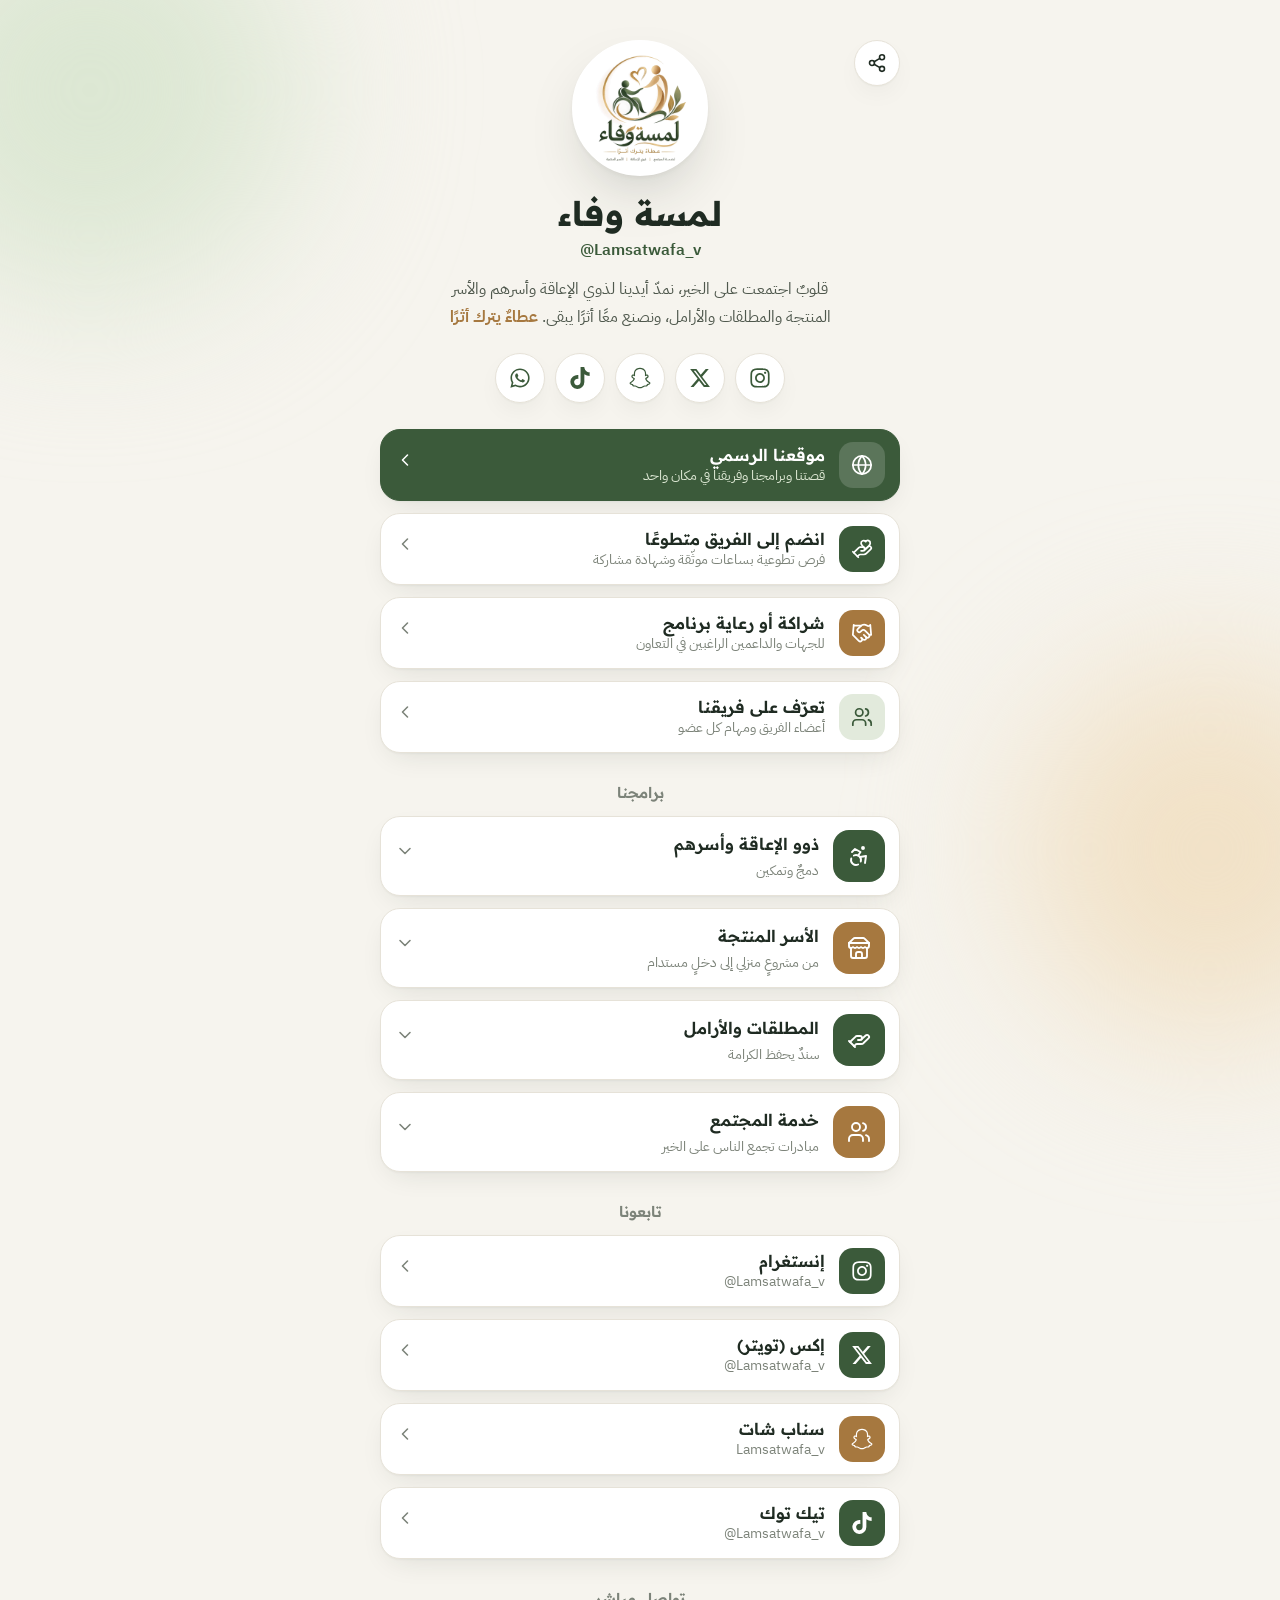
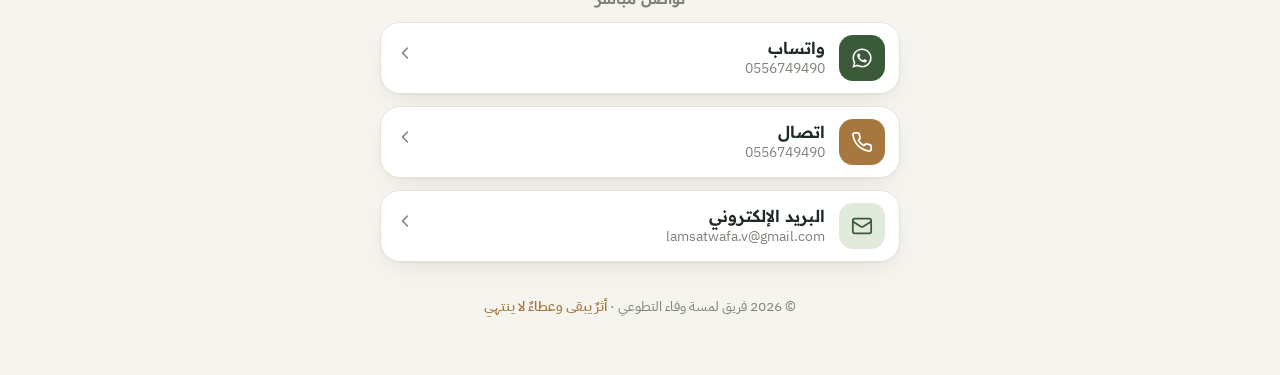
==== links.html @ 77977b41 "Add files via upload" ====
<!doctype html>
<html lang="ar" dir="rtl">
<head>
<meta charset="utf-8">
<meta name="viewport" content="width=device-width, initial-scale=1, viewport-fit=cover">
<title>لمسة وفاء | روابطنا</title>
<meta name="description" content="كل روابط فريق لمسة وفاء التطوعي في مكان واحد: الموقع، التطوع، البرامج وحسابات التواصل.">
<meta name="theme-color" content="#F6F4EE">
<meta property="og:type" content="website">
<meta property="og:title" content="لمسة وفاء | روابطنا">
<meta property="og:description" content="كل روابط فريق لمسة وفاء التطوعي في مكان واحد: الموقع، التطوع، البرامج وحسابات التواصل.">
<meta property="og:image" content="assets/og-image.jpg">
<meta property="og:locale" content="ar_SA">
<meta name="twitter:card" content="summary_large_image">
<link rel="icon" type="image/png" href="assets/favicon.png">
<link rel="apple-touch-icon" href="assets/apple-touch-icon.png">
<link rel="preconnect" href="https://fonts.googleapis.com">
<link rel="preconnect" href="https://fonts.gstatic.com" crossorigin>
<link href="https://fonts.googleapis.com/css2?family=IBM+Plex+Sans+Arabic:wght@400;500;600;700&family=Readex+Pro:wght@500;600;700&display=swap" rel="stylesheet">
<link rel="stylesheet" href="assets/style.css">
</head>
<body>
<main class="lp">
  <div class="lp-wrap">
    <div class="lp-top">
      <button class="lp-share" type="button" aria-label="مشاركة الصفحة"><svg stroke="currentColor" fill="none" stroke-width="1.9" viewBox="0 0 24 24" stroke-linecap="round" stroke-linejoin="round" aria-hidden="true" focusable="false" xmlns="http://www.w3.org/2000/svg"><circle cx="18" cy="5" r="3"></circle><circle cx="6" cy="12" r="3"></circle><circle cx="18" cy="19" r="3"></circle><line x1="8.59" x2="15.42" y1="13.51" y2="17.49"></line><line x1="15.41" x2="8.59" y1="6.51" y2="10.49"></line></svg></button>
      <div class="lp-logo"><img src="assets/logo.webp" alt="شعار لمسة وفاء" width="118" height="118"></div>
      <h1>لمسة وفاء</h1>
      <div class="handle"><bdi dir="ltr">@Lamsatwafa_v</bdi></div>
      <p class="bio">قلوبٌ اجتمعت على الخير، نمدّ أيدينا لذوي الإعاقة وأسرهم والأسر المنتجة والمطلقات والأرامل، ونصنع معًا أثرًا يبقى. <b style="color:var(--gold)">عطاءٌ يترك أثرًا</b></p>
    </div>
    <nav class="lp-icons" aria-label="حسابات التواصل">
      <a href="https://www.instagram.com/Lamsatwafa_v" target="_blank" rel="noopener" aria-label="إنستغرام"><svg stroke="currentColor" fill="currentColor" stroke-width="0" viewBox="0 0 448 512" aria-hidden="true" focusable="false" xmlns="http://www.w3.org/2000/svg"><path d="M224.1 141c-63.6 0-114.9 51.3-114.9 114.9s51.3 114.9 114.9 114.9S339 319.5 339 255.9 287.7 141 224.1 141zm0 189.6c-41.1 0-74.7-33.5-74.7-74.7s33.5-74.7 74.7-74.7 74.7 33.5 74.7 74.7-33.6 74.7-74.7 74.7zm146.4-194.3c0 14.9-12 26.8-26.8 26.8-14.9 0-26.8-12-26.8-26.8s12-26.8 26.8-26.8 26.8 12 26.8 26.8zm76.1 27.2c-1.7-35.9-9.9-67.7-36.2-93.9-26.2-26.2-58-34.4-93.9-36.2-37-2.1-147.9-2.1-184.9 0-35.8 1.7-67.6 9.9-93.9 36.1s-34.4 58-36.2 93.9c-2.1 37-2.1 147.9 0 184.9 1.7 35.9 9.9 67.7 36.2 93.9s58 34.4 93.9 36.2c37 2.1 147.9 2.1 184.9 0 35.9-1.7 67.7-9.9 93.9-36.2 26.2-26.2 34.4-58 36.2-93.9 2.1-37 2.1-147.8 0-184.8zM398.8 388c-7.8 19.6-22.9 34.7-42.6 42.6-29.5 11.7-99.5 9-132.1 9s-102.7 2.6-132.1-9c-19.6-7.8-34.7-22.9-42.6-42.6-11.7-29.5-9-99.5-9-132.1s-2.6-102.7 9-132.1c7.8-19.6 22.9-34.7 42.6-42.6 29.5-11.7 99.5-9 132.1-9s102.7-2.6 132.1 9c19.6 7.8 34.7 22.9 42.6 42.6 11.7 29.5 9 99.5 9 132.1s2.7 102.7-9 132.1z"></path></svg></a><a href="https://x.com/Lamsatwafa_v" target="_blank" rel="noopener" aria-label="إكس (تويتر)"><svg stroke="currentColor" fill="currentColor" stroke-width="0" viewBox="0 0 512 512" aria-hidden="true" focusable="false" xmlns="http://www.w3.org/2000/svg"><path d="M389.2 48h70.6L305.6 224.2 487 464H345L233.7 318.6 106.5 464H35.8L200.7 275.5 26.8 48H172.4L272.9 180.9 389.2 48zM364.4 421.8h39.1L151.1 88h-42L364.4 421.8z"></path></svg></a><a href="https://www.snapchat.com/add/Lamsatwafa_v" target="_blank" rel="noopener" aria-label="سناب شات"><svg stroke="currentColor" fill="currentColor" stroke-width="0" viewBox="0 0 512 512" aria-hidden="true" focusable="false" xmlns="http://www.w3.org/2000/svg"><path d="M496.926,366.6c-3.373-9.176-9.8-14.086-17.112-18.153-1.376-.806-2.641-1.451-3.72-1.947-2.182-1.128-4.414-2.22-6.634-3.373-22.8-12.09-40.609-27.341-52.959-45.42a102.889,102.889,0,0,1-9.089-16.12c-1.054-3.013-1-4.724-.248-6.287a10.221,10.221,0,0,1,2.914-3.038c3.918-2.591,7.96-5.22,10.7-6.993,4.885-3.162,8.754-5.667,11.246-7.44,9.362-6.547,15.909-13.5,20-21.278a42.371,42.371,0,0,0,2.1-35.191c-6.2-16.318-21.613-26.449-40.287-26.449a55.543,55.543,0,0,0-11.718,1.24c-1.029.224-2.059.459-3.063.72.174-11.16-.074-22.94-1.066-34.534-3.522-40.758-17.794-62.123-32.674-79.16A130.167,130.167,0,0,0,332.1,36.443C309.515,23.547,283.91,17,256,17S202.6,23.547,180,36.443a129.735,129.735,0,0,0-33.281,26.783c-14.88,17.038-29.152,38.44-32.673,79.161-.992,11.594-1.24,23.435-1.079,34.533-1-.26-2.021-.5-3.051-.719a55.461,55.461,0,0,0-11.717-1.24c-18.687,0-34.125,10.131-40.3,26.449a42.423,42.423,0,0,0,2.046,35.228c4.105,7.774,10.652,14.731,20.014,21.278,2.48,1.736,6.361,4.24,11.246,7.44,2.641,1.711,6.5,4.216,10.28,6.72a11.054,11.054,0,0,1,3.3,3.311c.794,1.624.818,3.373-.36,6.6a102.02,102.02,0,0,1-8.94,15.785c-12.077,17.669-29.363,32.648-51.434,44.639C32.355,348.608,20.2,352.75,15.069,366.7c-3.868,10.528-1.339,22.506,8.494,32.6a49.137,49.137,0,0,0,12.4,9.387,134.337,134.337,0,0,0,30.342,12.139,20.024,20.024,0,0,1,6.126,2.741c3.583,3.137,3.075,7.861,7.849,14.78a34.468,34.468,0,0,0,8.977,9.127c10.019,6.919,21.278,7.353,33.207,7.811,10.776.41,22.989.881,36.939,5.481,5.778,1.91,11.78,5.605,18.736,9.92C194.842,480.951,217.707,495,255.973,495s61.292-14.123,78.118-24.428c6.907-4.24,12.872-7.9,18.489-9.758,13.949-4.613,26.163-5.072,36.939-5.481,11.928-.459,23.187-.893,33.206-7.812a34.584,34.584,0,0,0,10.218-11.16c3.434-5.84,3.348-9.919,6.572-12.771a18.971,18.971,0,0,1,5.753-2.629A134.893,134.893,0,0,0,476.02,408.71a48.344,48.344,0,0,0,13.019-10.193l.124-.149C498.389,388.5,500.708,376.867,496.926,366.6Zm-34.013,18.277c-20.745,11.458-34.533,10.23-45.259,17.137-9.114,5.865-3.72,18.513-10.342,23.076-8.134,5.617-32.177-.4-63.239,9.858-25.618,8.469-41.961,32.822-88.038,32.822s-62.036-24.3-88.076-32.884c-31-10.255-55.092-4.241-63.239-9.858-6.609-4.563-1.24-17.211-10.341-23.076-10.739-6.907-24.527-5.679-45.26-17.075-13.206-7.291-5.716-11.8-1.314-13.937,75.143-36.381,87.133-92.552,87.666-96.719.645-5.046,1.364-9.014-4.191-14.148-5.369-4.96-29.189-19.7-35.8-24.316-10.937-7.638-15.748-15.264-12.2-24.638,2.48-6.485,8.531-8.928,14.879-8.928a27.643,27.643,0,0,1,5.965.67c12,2.6,23.659,8.617,30.392,10.242a10.749,10.749,0,0,0,2.48.335c3.6,0,4.86-1.811,4.612-5.927-.768-13.132-2.628-38.725-.558-62.644,2.84-32.909,13.442-49.215,26.04-63.636,6.051-6.932,34.484-36.976,88.857-36.976s82.88,29.92,88.931,36.827c12.611,14.421,23.225,30.727,26.04,63.636,2.071,23.919.285,49.525-.558,62.644-.285,4.327,1.017,5.927,4.613,5.927a10.648,10.648,0,0,0,2.48-.335c6.745-1.624,18.4-7.638,30.4-10.242a27.641,27.641,0,0,1,5.964-.67c6.386,0,12.4,2.48,14.88,8.928,3.546,9.374-1.24,17-12.189,24.639-6.609,4.612-30.429,19.343-35.8,24.315-5.568,5.134-4.836,9.1-4.191,14.149.533,4.228,12.511,60.4,87.666,96.718C468.629,373.011,476.119,377.524,462.913,384.877Z"></path></svg></a><a href="https://www.tiktok.com/@Lamsatwafa_v" target="_blank" rel="noopener" aria-label="تيك توك"><svg stroke="currentColor" fill="currentColor" stroke-width="0" viewBox="0 0 448 512" aria-hidden="true" focusable="false" xmlns="http://www.w3.org/2000/svg"><path d="M448,209.91a210.06,210.06,0,0,1-122.77-39.25V349.38A162.55,162.55,0,1,1,185,188.31V278.2a74.62,74.62,0,1,0,52.23,71.18V0l88,0a121.18,121.18,0,0,0,1.86,22.17h0A122.18,122.18,0,0,0,381,102.39a121.43,121.43,0,0,0,67,20.14Z"></path></svg></a><a href="https://wa.me/966556749490" target="_blank" rel="noopener" aria-label="واتساب"><svg stroke="currentColor" fill="currentColor" stroke-width="0" viewBox="0 0 448 512" aria-hidden="true" focusable="false" xmlns="http://www.w3.org/2000/svg"><path d="M380.9 97.1C339 55.1 283.2 32 223.9 32c-122.4 0-222 99.6-222 222 0 39.1 10.2 77.3 29.6 111L0 480l117.7-30.9c32.4 17.7 68.9 27 106.1 27h.1c122.3 0 224.1-99.6 224.1-222 0-59.3-25.2-115-67.1-157zm-157 341.6c-33.2 0-65.7-8.9-94-25.7l-6.7-4-69.8 18.3L72 359.2l-4.4-7c-18.5-29.4-28.2-63.3-28.2-98.2 0-101.7 82.8-184.5 184.6-184.5 49.3 0 95.6 19.2 130.4 54.1 34.8 34.9 56.2 81.2 56.1 130.5 0 101.8-84.9 184.6-186.6 184.6zm101.2-138.2c-5.5-2.8-32.8-16.2-37.9-18-5.1-1.9-8.8-2.8-12.5 2.8-3.7 5.6-14.3 18-17.6 21.8-3.2 3.7-6.5 4.2-12 1.4-32.6-16.3-54-29.1-75.5-66-5.7-9.8 5.7-9.1 16.3-30.3 1.8-3.7.9-6.9-.5-9.7-1.4-2.8-12.5-30.1-17.1-41.2-4.5-10.8-9.1-9.3-12.5-9.5-3.2-.2-6.9-.2-10.6-.2-3.7 0-9.7 1.4-14.8 6.9-5.1 5.6-19.4 19-19.4 46.3 0 27.3 19.9 53.7 22.6 57.4 2.8 3.7 39.1 59.7 94.8 83.8 35.2 15.2 49 16.5 66.6 13.9 10.7-1.6 32.8-13.4 37.4-26.4 4.6-13 4.6-24.1 3.2-26.4-1.3-2.5-5-3.9-10.5-6.6z"></path></svg></a>
    </nav>

    <div class="lp-list">
      <a class="lp-link main" href="index.html" ><span class="icon "><svg stroke="currentColor" fill="none" stroke-width="1.9" viewBox="0 0 24 24" stroke-linecap="round" stroke-linejoin="round" aria-hidden="true" focusable="false" xmlns="http://www.w3.org/2000/svg"><circle cx="12" cy="12" r="10"></circle><path d="M12 2a14.5 14.5 0 0 0 0 20 14.5 14.5 0 0 0 0-20"></path><path d="M2 12h20"></path></svg></span><span><b>موقعنا الرسمي</b><small><bdi>قصتنا وبرامجنا وفريقنا في مكان واحد</bdi></small></span><span class="go"><svg stroke="currentColor" fill="none" stroke-width="1.9" viewBox="0 0 24 24" stroke-linecap="round" stroke-linejoin="round" aria-hidden="true" focusable="false" xmlns="http://www.w3.org/2000/svg"><path d="m15 18-6-6 6-6"></path></svg></span></a>
      <a class="lp-link " href="https://wa.me/966556749490?text=%D8%A7%D9%84%D8%B3%D9%84%D8%A7%D9%85%20%D8%B9%D9%84%D9%8A%D9%83%D9%85%D8%8C%20%D8%A3%D8%B1%D8%BA%D8%A8%20%D9%81%D9%8A%20%D8%A7%D9%84%D8%AA%D8%B7%D9%88%D8%B9%20%D9%85%D8%B9%20%D9%81%D8%B1%D9%8A%D9%82%20%D9%84%D9%85%D8%B3%D8%A9%20%D9%88%D9%81%D8%A7%D8%A1" target="_blank" rel="noopener"><span class="icon "><svg stroke="currentColor" fill="none" stroke-width="1.9" viewBox="0 0 24 24" stroke-linecap="round" stroke-linejoin="round" aria-hidden="true" focusable="false" xmlns="http://www.w3.org/2000/svg"><path d="M11 14h2a2 2 0 1 0 0-4h-3c-.6 0-1.1.2-1.4.6L3 16"></path><path d="m7 20 1.6-1.4c.3-.4.8-.6 1.4-.6h4c1.1 0 2.1-.4 2.8-1.2l4.6-4.4a2 2 0 0 0-2.75-2.91l-4.2 3.9"></path><path d="m2 15 6 6"></path><path d="M19.5 8.5c.7-.7 1.5-1.6 1.5-2.7A2.73 2.73 0 0 0 16 4a2.78 2.78 0 0 0-5 1.8c0 1.2.8 2 1.5 2.8L16 12Z"></path></svg></span><span><b>انضم إلى الفريق متطوعًا</b><small><bdi>فرص تطوعية بساعات موثّقة وشهادة مشاركة</bdi></small></span><span class="go"><svg stroke="currentColor" fill="none" stroke-width="1.9" viewBox="0 0 24 24" stroke-linecap="round" stroke-linejoin="round" aria-hidden="true" focusable="false" xmlns="http://www.w3.org/2000/svg"><path d="m15 18-6-6 6-6"></path></svg></span></a>
      <a class="lp-link " href="https://wa.me/966556749490?text=%D8%A7%D9%84%D8%B3%D9%84%D8%A7%D9%85%20%D8%B9%D9%84%D9%8A%D9%83%D9%85%D8%8C%20%D9%86%D8%B1%D8%BA%D8%A8%20%D9%81%D9%8A%20%D8%A7%D9%84%D8%B4%D8%B1%D8%A7%D9%83%D8%A9%20%D8%A3%D9%88%20%D8%B1%D8%B9%D8%A7%D9%8A%D8%A9%20%D8%A3%D8%AD%D8%AF%20%D8%A8%D8%B1%D8%A7%D9%85%D8%AC%20%D9%81%D8%B1%D9%8A%D9%82%20%D9%84%D9%85%D8%B3%D8%A9%20%D9%88%D9%81%D8%A7%D8%A1" target="_blank" rel="noopener"><span class="icon gold"><svg stroke="currentColor" fill="none" stroke-width="1.9" viewBox="0 0 24 24" stroke-linecap="round" stroke-linejoin="round" aria-hidden="true" focusable="false" xmlns="http://www.w3.org/2000/svg"><path d="m11 17 2 2a1 1 0 1 0 3-3"></path><path d="m14 14 2.5 2.5a1 1 0 1 0 3-3l-3.88-3.88a3 3 0 0 0-4.24 0l-.88.88a1 1 0 1 1-3-3l2.81-2.81a5.79 5.79 0 0 1 7.06-.87l.47.28a2 2 0 0 0 1.42.25L21 4"></path><path d="m21 3 1 11h-2"></path><path d="M3 3 2 14l6.5 6.5a1 1 0 1 0 3-3"></path><path d="M3 4h8"></path></svg></span><span><b>شراكة أو رعاية برنامج</b><small><bdi>للجهات والداعمين الراغبين في التعاون</bdi></small></span><span class="go"><svg stroke="currentColor" fill="none" stroke-width="1.9" viewBox="0 0 24 24" stroke-linecap="round" stroke-linejoin="round" aria-hidden="true" focusable="false" xmlns="http://www.w3.org/2000/svg"><path d="m15 18-6-6 6-6"></path></svg></span></a>
      <a class="lp-link " href="index.html#team" ><span class="icon soft"><svg stroke="currentColor" fill="none" stroke-width="1.9" viewBox="0 0 24 24" stroke-linecap="round" stroke-linejoin="round" aria-hidden="true" focusable="false" xmlns="http://www.w3.org/2000/svg"><path d="M16 21v-2a4 4 0 0 0-4-4H6a4 4 0 0 0-4 4v2"></path><circle cx="9" cy="7" r="4"></circle><path d="M22 21v-2a4 4 0 0 0-3-3.87"></path><path d="M16 3.13a4 4 0 0 1 0 7.75"></path></svg></span><span><b>تعرّف على فريقنا</b><small><bdi>أعضاء الفريق ومهام كل عضو</bdi></small></span><span class="go"><svg stroke="currentColor" fill="none" stroke-width="1.9" viewBox="0 0 24 24" stroke-linecap="round" stroke-linejoin="round" aria-hidden="true" focusable="false" xmlns="http://www.w3.org/2000/svg"><path d="m15 18-6-6 6-6"></path></svg></span></a>
    </div>

    <div class="lp-sec">برامجنا</div>
    <div class="lp-list">
      <details class="lp-acc"><summary><span class="icon"><svg stroke="currentColor" fill="none" stroke-width="1.9" viewBox="0 0 24 24" stroke-linecap="round" stroke-linejoin="round" aria-hidden="true" focusable="false" xmlns="http://www.w3.org/2000/svg"><circle cx="16" cy="4" r="1"></circle><path d="m18 19 1-7-6 1"></path><path d="m5 8 3-3 5.5 3-2.36 3.5"></path><path d="M4.24 14.5a5 5 0 0 0 6.88 6"></path><path d="M13.76 17.5a5 5 0 0 0-6.88-6"></path></svg></span><span><b style="display:block;font-family:var(--font-head);font-weight:600;font-size:16.5px">ذوو الإعاقة وأسرهم</b><small style="display:block;color:var(--muted);font-size:13.5px">دمجٌ وتمكين</small></span><span class="chev"><svg stroke="currentColor" fill="none" stroke-width="1.9" viewBox="0 0 24 24" stroke-linecap="round" stroke-linejoin="round" aria-hidden="true" focusable="false" xmlns="http://www.w3.org/2000/svg"><path d="m6 9 6 6 6-6"></path></svg></span></summary><div class="acc-body"><p>نؤمن بأن الإعاقة لا تحدّ من الطموح ولا من الفرح. لذلك نصنع لذوي الإعاقة وأسرهم أيامًا مختلفة: فعاليات دامجة، ومساحات للإبداع، ولحظات تُشعرهم بأنهم في قلب المجتمع لا على هامشه.</p><ul><li><svg stroke="currentColor" fill="none" stroke-width="1.9" viewBox="0 0 24 24" stroke-linecap="round" stroke-linejoin="round" aria-hidden="true" focusable="false" xmlns="http://www.w3.org/2000/svg"><circle cx="12" cy="12" r="10"></circle><path d="m9 12 2 2 4-4"></path></svg><span><b>فعاليات ترفيهية دامجة:</b> أنشطة مهيّأة لاحتياجاتهم تجمعهم بأسرهم والمجتمع.</span></li><li><svg stroke="currentColor" fill="none" stroke-width="1.9" viewBox="0 0 24 24" stroke-linecap="round" stroke-linejoin="round" aria-hidden="true" focusable="false" xmlns="http://www.w3.org/2000/svg"><circle cx="12" cy="12" r="10"></circle><path d="m9 12 2 2 4-4"></path></svg><span><b>رحلات وزيارات ميسّرة:</b> أماكن مهيّأة تضمن سهولة الوصول والمشاركة.</span></li><li><svg stroke="currentColor" fill="none" stroke-width="1.9" viewBox="0 0 24 24" stroke-linecap="round" stroke-linejoin="round" aria-hidden="true" focusable="false" xmlns="http://www.w3.org/2000/svg"><circle cx="12" cy="12" r="10"></circle><path d="m9 12 2 2 4-4"></path></svg><span><b>ورش المهارات والمواهب:</b> ورش فنية وحرفية تكتشف القدرات وتنمّيها.</span></li><li><svg stroke="currentColor" fill="none" stroke-width="1.9" viewBox="0 0 24 24" stroke-linecap="round" stroke-linejoin="round" aria-hidden="true" focusable="false" xmlns="http://www.w3.org/2000/svg"><circle cx="12" cy="12" r="10"></circle><path d="m9 12 2 2 4-4"></path></svg><span><b>مساندة الأسر ومقدّمي الرعاية:</b> لقاءات تُشرك الأسرة وتخفّف عنها أعباء الرعاية.</span></li><li><svg stroke="currentColor" fill="none" stroke-width="1.9" viewBox="0 0 24 24" stroke-linecap="round" stroke-linejoin="round" aria-hidden="true" focusable="false" xmlns="http://www.w3.org/2000/svg"><circle cx="12" cy="12" r="10"></circle><path d="m9 12 2 2 4-4"></path></svg><span><b>حملات التوعية بالدمج:</b> نشر ثقافة الدمج واحترام الحقوق في المجتمع.</span></li><li><svg stroke="currentColor" fill="none" stroke-width="1.9" viewBox="0 0 24 24" stroke-linecap="round" stroke-linejoin="round" aria-hidden="true" focusable="false" xmlns="http://www.w3.org/2000/svg"><circle cx="12" cy="12" r="10"></circle><path d="m9 12 2 2 4-4"></path></svg><span><b>المعايدة والتكريم:</b> معايدات في المناسبات وتكريم المتميزين.</span></li></ul></div></details>
      <details class="lp-acc"><summary><span class="icon gold"><svg stroke="currentColor" fill="none" stroke-width="1.9" viewBox="0 0 24 24" stroke-linecap="round" stroke-linejoin="round" aria-hidden="true" focusable="false" xmlns="http://www.w3.org/2000/svg"><path d="m2 7 4.41-4.41A2 2 0 0 1 7.83 2h8.34a2 2 0 0 1 1.42.59L22 7"></path><path d="M4 12v8a2 2 0 0 0 2 2h12a2 2 0 0 0 2-2v-8"></path><path d="M15 22v-4a2 2 0 0 0-2-2h-2a2 2 0 0 0-2 2v4"></path><path d="M2 7h20"></path><path d="M22 7v3a2 2 0 0 1-2 2a2.7 2.7 0 0 1-1.59-.63.7.7 0 0 0-.82 0A2.7 2.7 0 0 1 16 12a2.7 2.7 0 0 1-1.59-.63.7.7 0 0 0-.82 0A2.7 2.7 0 0 1 12 12a2.7 2.7 0 0 1-1.59-.63.7.7 0 0 0-.82 0A2.7 2.7 0 0 1 8 12a2.7 2.7 0 0 1-1.59-.63.7.7 0 0 0-.82 0A2.7 2.7 0 0 1 4 12a2 2 0 0 1-2-2V7"></path></svg></span><span><b style="display:block;font-family:var(--font-head);font-weight:600;font-size:16.5px">الأسر المنتجة</b><small style="display:block;color:var(--muted);font-size:13.5px">من مشروعٍ منزلي إلى دخلٍ مستدام</small></span><span class="chev"><svg stroke="currentColor" fill="none" stroke-width="1.9" viewBox="0 0 24 24" stroke-linecap="round" stroke-linejoin="round" aria-hidden="true" focusable="false" xmlns="http://www.w3.org/2000/svg"><path d="m6 9 6 6 6-6"></path></svg></span></summary><div class="acc-body"><p>خلف كل منتجٍ منزلي قصة كفاحٍ تستحق أن تُروى. نأخذ بيد الأسر المنتجة من الفكرة إلى السوق، ليصبح شغفها مصدر دخلٍ كريمٍ ومستدام، مع اهتمامٍ خاص بذوي الإعاقة وأسرهم.</p><ul><li><svg stroke="currentColor" fill="none" stroke-width="1.9" viewBox="0 0 24 24" stroke-linecap="round" stroke-linejoin="round" aria-hidden="true" focusable="false" xmlns="http://www.w3.org/2000/svg"><circle cx="12" cy="12" r="10"></circle><path d="m9 12 2 2 4-4"></path></svg><span><b>البازارات والمعارض:</b> أركان بيع ضمن فعالياتنا ومناسبات المجتمع.</span></li><li><svg stroke="currentColor" fill="none" stroke-width="1.9" viewBox="0 0 24 24" stroke-linecap="round" stroke-linejoin="round" aria-hidden="true" focusable="false" xmlns="http://www.w3.org/2000/svg"><circle cx="12" cy="12" r="10"></circle><path d="m9 12 2 2 4-4"></path></svg><span><b>تطوير المنتج:</b> تحسين الجودة والتغليف والتسعير.</span></li><li><svg stroke="currentColor" fill="none" stroke-width="1.9" viewBox="0 0 24 24" stroke-linecap="round" stroke-linejoin="round" aria-hidden="true" focusable="false" xmlns="http://www.w3.org/2000/svg"><circle cx="12" cy="12" r="10"></circle><path d="m9 12 2 2 4-4"></path></svg><span><b>التسويق الرقمي:</b> البيع عبر منصات التواصل والمتاجر الإلكترونية.</span></li><li><svg stroke="currentColor" fill="none" stroke-width="1.9" viewBox="0 0 24 24" stroke-linecap="round" stroke-linejoin="round" aria-hidden="true" focusable="false" xmlns="http://www.w3.org/2000/svg"><circle cx="12" cy="12" r="10"></circle><path d="m9 12 2 2 4-4"></path></svg><span><b>تصوير المنتجات:</b> صور احترافية تُبرز المنتج بأفضل صورة.</span></li><li><svg stroke="currentColor" fill="none" stroke-width="1.9" viewBox="0 0 24 24" stroke-linecap="round" stroke-linejoin="round" aria-hidden="true" focusable="false" xmlns="http://www.w3.org/2000/svg"><circle cx="12" cy="12" r="10"></circle><path d="m9 12 2 2 4-4"></path></svg><span><b>الإرشاد والتوجيه:</b> ربط الأسر بخبرات في ريادة الأعمال.</span></li><li><svg stroke="currentColor" fill="none" stroke-width="1.9" viewBox="0 0 24 24" stroke-linecap="round" stroke-linejoin="round" aria-hidden="true" focusable="false" xmlns="http://www.w3.org/2000/svg"><circle cx="12" cy="12" r="10"></circle><path d="m9 12 2 2 4-4"></path></svg><span><b>قصص النجاح:</b> إبراز الأسر المتميزة إعلاميًا لتعزيز انتشارها.</span></li></ul></div></details>
      <details class="lp-acc"><summary><span class="icon"><svg stroke="currentColor" fill="none" stroke-width="1.9" viewBox="0 0 24 24" stroke-linecap="round" stroke-linejoin="round" aria-hidden="true" focusable="false" xmlns="http://www.w3.org/2000/svg"><path d="M11 12h2a2 2 0 1 0 0-4h-3c-.6 0-1.1.2-1.4.6L3 14"></path><path d="m7 18 1.6-1.4c.3-.4.8-.6 1.4-.6h4c1.1 0 2.1-.4 2.8-1.2l4.6-4.4a2 2 0 0 0-2.75-2.91l-4.2 3.9"></path><path d="m2 13 6 6"></path></svg></span><span><b style="display:block;font-family:var(--font-head);font-weight:600;font-size:16.5px">المطلقات والأرامل</b><small style="display:block;color:var(--muted);font-size:13.5px">سندٌ يحفظ الكرامة</small></span><span class="chev"><svg stroke="currentColor" fill="none" stroke-width="1.9" viewBox="0 0 24 24" stroke-linecap="round" stroke-linejoin="round" aria-hidden="true" focusable="false" xmlns="http://www.w3.org/2000/svg"><path d="m6 9 6 6 6-6"></path></svg></span></summary><div class="acc-body"><p>في لحظات التحوّل الصعبة، تحتاج المرأة إلى من يسمعها ويؤمن بها. نوفّر للمطلقات والأرامل مساحةً آمنة تحفظ الخصوصية والكرامة، وتفتح أبواب الثقة والاستقلال.</p><ul><li><svg stroke="currentColor" fill="none" stroke-width="1.9" viewBox="0 0 24 24" stroke-linecap="round" stroke-linejoin="round" aria-hidden="true" focusable="false" xmlns="http://www.w3.org/2000/svg"><circle cx="12" cy="12" r="10"></circle><path d="m9 12 2 2 4-4"></path></svg><span><b>جلسات الدعم النفسي:</b> لقاءات مع مختصات لتعزيز التوازن والثقة بالنفس.</span></li><li><svg stroke="currentColor" fill="none" stroke-width="1.9" viewBox="0 0 24 24" stroke-linecap="round" stroke-linejoin="round" aria-hidden="true" focusable="false" xmlns="http://www.w3.org/2000/svg"><circle cx="12" cy="12" r="10"></circle><path d="m9 12 2 2 4-4"></path></svg><span><b>التمكين المهني:</b> دورات تدريبية تفتح فرص العمل والدخل.</span></li><li><svg stroke="currentColor" fill="none" stroke-width="1.9" viewBox="0 0 24 24" stroke-linecap="round" stroke-linejoin="round" aria-hidden="true" focusable="false" xmlns="http://www.w3.org/2000/svg"><circle cx="12" cy="12" r="10"></circle><path d="m9 12 2 2 4-4"></path></svg><span><b>لقاءات المساندة:</b> مجموعات دعم آمنة لتبادل الخبرات والتجارب.</span></li><li><svg stroke="currentColor" fill="none" stroke-width="1.9" viewBox="0 0 24 24" stroke-linecap="round" stroke-linejoin="round" aria-hidden="true" focusable="false" xmlns="http://www.w3.org/2000/svg"><circle cx="12" cy="12" r="10"></circle><path d="m9 12 2 2 4-4"></path></svg><span><b>برامج الأبناء:</b> أنشطة ترفيهية وتعليمية مخصّصة لأبنائهن.</span></li><li><svg stroke="currentColor" fill="none" stroke-width="1.9" viewBox="0 0 24 24" stroke-linecap="round" stroke-linejoin="round" aria-hidden="true" focusable="false" xmlns="http://www.w3.org/2000/svg"><circle cx="12" cy="12" r="10"></circle><path d="m9 12 2 2 4-4"></path></svg><span><b>الإرشاد والتوجيه:</b> التعريف بالخدمات المتاحة والجهات المختصة.</span></li><li><svg stroke="currentColor" fill="none" stroke-width="1.9" viewBox="0 0 24 24" stroke-linecap="round" stroke-linejoin="round" aria-hidden="true" focusable="false" xmlns="http://www.w3.org/2000/svg"><circle cx="12" cy="12" r="10"></circle><path d="m9 12 2 2 4-4"></path></svg><span><b>الدعم الموسمي:</b> سلال وهدايا ومبادرات خاصة في المواسم.</span></li></ul></div></details>
      <details class="lp-acc"><summary><span class="icon gold"><svg stroke="currentColor" fill="none" stroke-width="1.9" viewBox="0 0 24 24" stroke-linecap="round" stroke-linejoin="round" aria-hidden="true" focusable="false" xmlns="http://www.w3.org/2000/svg"><path d="M16 21v-2a4 4 0 0 0-4-4H6a4 4 0 0 0-4 4v2"></path><circle cx="9" cy="7" r="4"></circle><path d="M22 21v-2a4 4 0 0 0-3-3.87"></path><path d="M16 3.13a4 4 0 0 1 0 7.75"></path></svg></span><span><b style="display:block;font-family:var(--font-head);font-weight:600;font-size:16.5px">خدمة المجتمع</b><small style="display:block;color:var(--muted);font-size:13.5px">مبادرات تجمع الناس على الخير</small></span><span class="chev"><svg stroke="currentColor" fill="none" stroke-width="1.9" viewBox="0 0 24 24" stroke-linecap="round" stroke-linejoin="round" aria-hidden="true" focusable="false" xmlns="http://www.w3.org/2000/svg"><path d="m6 9 6 6 6-6"></path></svg></span></summary><div class="acc-body"><p>نؤمن أن المجتمع المتكافل يبدأ بمبادرة صغيرة. نجمع الناس على الخير في حملاتٍ تطوعية وزياراتٍ ومبادراتٍ تُعيد للعطاء معناه الجميل.</p><ul><li><svg stroke="currentColor" fill="none" stroke-width="1.9" viewBox="0 0 24 24" stroke-linecap="round" stroke-linejoin="round" aria-hidden="true" focusable="false" xmlns="http://www.w3.org/2000/svg"><circle cx="12" cy="12" r="10"></circle><path d="m9 12 2 2 4-4"></path></svg><span><b>مبادرات رمضان:</b> سلال رمضانية ومبادرات إفطار صائم.</span></li><li><svg stroke="currentColor" fill="none" stroke-width="1.9" viewBox="0 0 24 24" stroke-linecap="round" stroke-linejoin="round" aria-hidden="true" focusable="false" xmlns="http://www.w3.org/2000/svg"><circle cx="12" cy="12" r="10"></circle><path d="m9 12 2 2 4-4"></path></svg><span><b>فرحة العيد:</b> كسوة العيد ومعايدات تُدخل الفرحة على القلوب.</span></li><li><svg stroke="currentColor" fill="none" stroke-width="1.9" viewBox="0 0 24 24" stroke-linecap="round" stroke-linejoin="round" aria-hidden="true" focusable="false" xmlns="http://www.w3.org/2000/svg"><circle cx="12" cy="12" r="10"></circle><path d="m9 12 2 2 4-4"></path></svg><span><b>العودة للمدارس:</b> حقيبة الطالب ومستلزمات الدراسة.</span></li><li><svg stroke="currentColor" fill="none" stroke-width="1.9" viewBox="0 0 24 24" stroke-linecap="round" stroke-linejoin="round" aria-hidden="true" focusable="false" xmlns="http://www.w3.org/2000/svg"><circle cx="12" cy="12" r="10"></circle><path d="m9 12 2 2 4-4"></path></svg><span><b>زيارات الرعاية:</b> زيارات للمستشفيات ودور الرعاية.</span></li><li><svg stroke="currentColor" fill="none" stroke-width="1.9" viewBox="0 0 24 24" stroke-linecap="round" stroke-linejoin="round" aria-hidden="true" focusable="false" xmlns="http://www.w3.org/2000/svg"><circle cx="12" cy="12" r="10"></circle><path d="m9 12 2 2 4-4"></path></svg><span><b>حملات بيئية:</b> حملات النظافة والتشجير.</span></li><li><svg stroke="currentColor" fill="none" stroke-width="1.9" viewBox="0 0 24 24" stroke-linecap="round" stroke-linejoin="round" aria-hidden="true" focusable="false" xmlns="http://www.w3.org/2000/svg"><circle cx="12" cy="12" r="10"></circle><path d="m9 12 2 2 4-4"></path></svg><span><b>التبرع بالدم:</b> مبادرات للتبرع بالدم والتوعية الصحية.</span></li></ul></div></details>
    </div>

    <div class="lp-sec">تابعونا</div>
    <div class="lp-list">
      <a class="lp-link " href="https://www.instagram.com/Lamsatwafa_v" target="_blank" rel="noopener"><span class="icon "><svg stroke="currentColor" fill="currentColor" stroke-width="0" viewBox="0 0 448 512" aria-hidden="true" focusable="false" xmlns="http://www.w3.org/2000/svg"><path d="M224.1 141c-63.6 0-114.9 51.3-114.9 114.9s51.3 114.9 114.9 114.9S339 319.5 339 255.9 287.7 141 224.1 141zm0 189.6c-41.1 0-74.7-33.5-74.7-74.7s33.5-74.7 74.7-74.7 74.7 33.5 74.7 74.7-33.6 74.7-74.7 74.7zm146.4-194.3c0 14.9-12 26.8-26.8 26.8-14.9 0-26.8-12-26.8-26.8s12-26.8 26.8-26.8 26.8 12 26.8 26.8zm76.1 27.2c-1.7-35.9-9.9-67.7-36.2-93.9-26.2-26.2-58-34.4-93.9-36.2-37-2.1-147.9-2.1-184.9 0-35.8 1.7-67.6 9.9-93.9 36.1s-34.4 58-36.2 93.9c-2.1 37-2.1 147.9 0 184.9 1.7 35.9 9.9 67.7 36.2 93.9s58 34.4 93.9 36.2c37 2.1 147.9 2.1 184.9 0 35.9-1.7 67.7-9.9 93.9-36.2 26.2-26.2 34.4-58 36.2-93.9 2.1-37 2.1-147.8 0-184.8zM398.8 388c-7.8 19.6-22.9 34.7-42.6 42.6-29.5 11.7-99.5 9-132.1 9s-102.7 2.6-132.1-9c-19.6-7.8-34.7-22.9-42.6-42.6-11.7-29.5-9-99.5-9-132.1s-2.6-102.7 9-132.1c7.8-19.6 22.9-34.7 42.6-42.6 29.5-11.7 99.5-9 132.1-9s102.7-2.6 132.1 9c19.6 7.8 34.7 22.9 42.6 42.6 11.7 29.5 9 99.5 9 132.1s2.7 102.7-9 132.1z"></path></svg></span><span><b>إنستغرام</b><small><bdi>@Lamsatwafa_v</bdi></small></span><span class="go"><svg stroke="currentColor" fill="none" stroke-width="1.9" viewBox="0 0 24 24" stroke-linecap="round" stroke-linejoin="round" aria-hidden="true" focusable="false" xmlns="http://www.w3.org/2000/svg"><path d="m15 18-6-6 6-6"></path></svg></span></a>
      <a class="lp-link " href="https://x.com/Lamsatwafa_v" target="_blank" rel="noopener"><span class="icon "><svg stroke="currentColor" fill="currentColor" stroke-width="0" viewBox="0 0 512 512" aria-hidden="true" focusable="false" xmlns="http://www.w3.org/2000/svg"><path d="M389.2 48h70.6L305.6 224.2 487 464H345L233.7 318.6 106.5 464H35.8L200.7 275.5 26.8 48H172.4L272.9 180.9 389.2 48zM364.4 421.8h39.1L151.1 88h-42L364.4 421.8z"></path></svg></span><span><b>إكس (تويتر)</b><small><bdi>@Lamsatwafa_v</bdi></small></span><span class="go"><svg stroke="currentColor" fill="none" stroke-width="1.9" viewBox="0 0 24 24" stroke-linecap="round" stroke-linejoin="round" aria-hidden="true" focusable="false" xmlns="http://www.w3.org/2000/svg"><path d="m15 18-6-6 6-6"></path></svg></span></a>
      <a class="lp-link " href="https://www.snapchat.com/add/Lamsatwafa_v" target="_blank" rel="noopener"><span class="icon gold"><svg stroke="currentColor" fill="currentColor" stroke-width="0" viewBox="0 0 512 512" aria-hidden="true" focusable="false" xmlns="http://www.w3.org/2000/svg"><path d="M496.926,366.6c-3.373-9.176-9.8-14.086-17.112-18.153-1.376-.806-2.641-1.451-3.72-1.947-2.182-1.128-4.414-2.22-6.634-3.373-22.8-12.09-40.609-27.341-52.959-45.42a102.889,102.889,0,0,1-9.089-16.12c-1.054-3.013-1-4.724-.248-6.287a10.221,10.221,0,0,1,2.914-3.038c3.918-2.591,7.96-5.22,10.7-6.993,4.885-3.162,8.754-5.667,11.246-7.44,9.362-6.547,15.909-13.5,20-21.278a42.371,42.371,0,0,0,2.1-35.191c-6.2-16.318-21.613-26.449-40.287-26.449a55.543,55.543,0,0,0-11.718,1.24c-1.029.224-2.059.459-3.063.72.174-11.16-.074-22.94-1.066-34.534-3.522-40.758-17.794-62.123-32.674-79.16A130.167,130.167,0,0,0,332.1,36.443C309.515,23.547,283.91,17,256,17S202.6,23.547,180,36.443a129.735,129.735,0,0,0-33.281,26.783c-14.88,17.038-29.152,38.44-32.673,79.161-.992,11.594-1.24,23.435-1.079,34.533-1-.26-2.021-.5-3.051-.719a55.461,55.461,0,0,0-11.717-1.24c-18.687,0-34.125,10.131-40.3,26.449a42.423,42.423,0,0,0,2.046,35.228c4.105,7.774,10.652,14.731,20.014,21.278,2.48,1.736,6.361,4.24,11.246,7.44,2.641,1.711,6.5,4.216,10.28,6.72a11.054,11.054,0,0,1,3.3,3.311c.794,1.624.818,3.373-.36,6.6a102.02,102.02,0,0,1-8.94,15.785c-12.077,17.669-29.363,32.648-51.434,44.639C32.355,348.608,20.2,352.75,15.069,366.7c-3.868,10.528-1.339,22.506,8.494,32.6a49.137,49.137,0,0,0,12.4,9.387,134.337,134.337,0,0,0,30.342,12.139,20.024,20.024,0,0,1,6.126,2.741c3.583,3.137,3.075,7.861,7.849,14.78a34.468,34.468,0,0,0,8.977,9.127c10.019,6.919,21.278,7.353,33.207,7.811,10.776.41,22.989.881,36.939,5.481,5.778,1.91,11.78,5.605,18.736,9.92C194.842,480.951,217.707,495,255.973,495s61.292-14.123,78.118-24.428c6.907-4.24,12.872-7.9,18.489-9.758,13.949-4.613,26.163-5.072,36.939-5.481,11.928-.459,23.187-.893,33.206-7.812a34.584,34.584,0,0,0,10.218-11.16c3.434-5.84,3.348-9.919,6.572-12.771a18.971,18.971,0,0,1,5.753-2.629A134.893,134.893,0,0,0,476.02,408.71a48.344,48.344,0,0,0,13.019-10.193l.124-.149C498.389,388.5,500.708,376.867,496.926,366.6Zm-34.013,18.277c-20.745,11.458-34.533,10.23-45.259,17.137-9.114,5.865-3.72,18.513-10.342,23.076-8.134,5.617-32.177-.4-63.239,9.858-25.618,8.469-41.961,32.822-88.038,32.822s-62.036-24.3-88.076-32.884c-31-10.255-55.092-4.241-63.239-9.858-6.609-4.563-1.24-17.211-10.341-23.076-10.739-6.907-24.527-5.679-45.26-17.075-13.206-7.291-5.716-11.8-1.314-13.937,75.143-36.381,87.133-92.552,87.666-96.719.645-5.046,1.364-9.014-4.191-14.148-5.369-4.96-29.189-19.7-35.8-24.316-10.937-7.638-15.748-15.264-12.2-24.638,2.48-6.485,8.531-8.928,14.879-8.928a27.643,27.643,0,0,1,5.965.67c12,2.6,23.659,8.617,30.392,10.242a10.749,10.749,0,0,0,2.48.335c3.6,0,4.86-1.811,4.612-5.927-.768-13.132-2.628-38.725-.558-62.644,2.84-32.909,13.442-49.215,26.04-63.636,6.051-6.932,34.484-36.976,88.857-36.976s82.88,29.92,88.931,36.827c12.611,14.421,23.225,30.727,26.04,63.636,2.071,23.919.285,49.525-.558,62.644-.285,4.327,1.017,5.927,4.613,5.927a10.648,10.648,0,0,0,2.48-.335c6.745-1.624,18.4-7.638,30.4-10.242a27.641,27.641,0,0,1,5.964-.67c6.386,0,12.4,2.48,14.88,8.928,3.546,9.374-1.24,17-12.189,24.639-6.609,4.612-30.429,19.343-35.8,24.315-5.568,5.134-4.836,9.1-4.191,14.149.533,4.228,12.511,60.4,87.666,96.718C468.629,373.011,476.119,377.524,462.913,384.877Z"></path></svg></span><span><b>سناب شات</b><small><bdi>Lamsatwafa_v</bdi></small></span><span class="go"><svg stroke="currentColor" fill="none" stroke-width="1.9" viewBox="0 0 24 24" stroke-linecap="round" stroke-linejoin="round" aria-hidden="true" focusable="false" xmlns="http://www.w3.org/2000/svg"><path d="m15 18-6-6 6-6"></path></svg></span></a>
      <a class="lp-link " href="https://www.tiktok.com/@Lamsatwafa_v" target="_blank" rel="noopener"><span class="icon "><svg stroke="currentColor" fill="currentColor" stroke-width="0" viewBox="0 0 448 512" aria-hidden="true" focusable="false" xmlns="http://www.w3.org/2000/svg"><path d="M448,209.91a210.06,210.06,0,0,1-122.77-39.25V349.38A162.55,162.55,0,1,1,185,188.31V278.2a74.62,74.62,0,1,0,52.23,71.18V0l88,0a121.18,121.18,0,0,0,1.86,22.17h0A122.18,122.18,0,0,0,381,102.39a121.43,121.43,0,0,0,67,20.14Z"></path></svg></span><span><b>تيك توك</b><small><bdi>@Lamsatwafa_v</bdi></small></span><span class="go"><svg stroke="currentColor" fill="none" stroke-width="1.9" viewBox="0 0 24 24" stroke-linecap="round" stroke-linejoin="round" aria-hidden="true" focusable="false" xmlns="http://www.w3.org/2000/svg"><path d="m15 18-6-6 6-6"></path></svg></span></a>
    </div>

    <div class="lp-sec">تواصل مباشر</div>
    <div class="lp-list">
      <a class="lp-link " href="https://wa.me/966556749490" target="_blank" rel="noopener"><span class="icon "><svg stroke="currentColor" fill="currentColor" stroke-width="0" viewBox="0 0 448 512" aria-hidden="true" focusable="false" xmlns="http://www.w3.org/2000/svg"><path d="M380.9 97.1C339 55.1 283.2 32 223.9 32c-122.4 0-222 99.6-222 222 0 39.1 10.2 77.3 29.6 111L0 480l117.7-30.9c32.4 17.7 68.9 27 106.1 27h.1c122.3 0 224.1-99.6 224.1-222 0-59.3-25.2-115-67.1-157zm-157 341.6c-33.2 0-65.7-8.9-94-25.7l-6.7-4-69.8 18.3L72 359.2l-4.4-7c-18.5-29.4-28.2-63.3-28.2-98.2 0-101.7 82.8-184.5 184.6-184.5 49.3 0 95.6 19.2 130.4 54.1 34.8 34.9 56.2 81.2 56.1 130.5 0 101.8-84.9 184.6-186.6 184.6zm101.2-138.2c-5.5-2.8-32.8-16.2-37.9-18-5.1-1.9-8.8-2.8-12.5 2.8-3.7 5.6-14.3 18-17.6 21.8-3.2 3.7-6.5 4.2-12 1.4-32.6-16.3-54-29.1-75.5-66-5.7-9.8 5.7-9.1 16.3-30.3 1.8-3.7.9-6.9-.5-9.7-1.4-2.8-12.5-30.1-17.1-41.2-4.5-10.8-9.1-9.3-12.5-9.5-3.2-.2-6.9-.2-10.6-.2-3.7 0-9.7 1.4-14.8 6.9-5.1 5.6-19.4 19-19.4 46.3 0 27.3 19.9 53.7 22.6 57.4 2.8 3.7 39.1 59.7 94.8 83.8 35.2 15.2 49 16.5 66.6 13.9 10.7-1.6 32.8-13.4 37.4-26.4 4.6-13 4.6-24.1 3.2-26.4-1.3-2.5-5-3.9-10.5-6.6z"></path></svg></span><span><b>واتساب</b><small><bdi>0556749490</bdi></small></span><span class="go"><svg stroke="currentColor" fill="none" stroke-width="1.9" viewBox="0 0 24 24" stroke-linecap="round" stroke-linejoin="round" aria-hidden="true" focusable="false" xmlns="http://www.w3.org/2000/svg"><path d="m15 18-6-6 6-6"></path></svg></span></a>
      <a class="lp-link " href="tel:+966556749490" ><span class="icon gold"><svg stroke="currentColor" fill="none" stroke-width="1.9" viewBox="0 0 24 24" stroke-linecap="round" stroke-linejoin="round" aria-hidden="true" focusable="false" xmlns="http://www.w3.org/2000/svg"><path d="M22 16.92v3a2 2 0 0 1-2.18 2 19.79 19.79 0 0 1-8.63-3.07 19.5 19.5 0 0 1-6-6 19.79 19.79 0 0 1-3.07-8.67A2 2 0 0 1 4.11 2h3a2 2 0 0 1 2 1.72 12.84 12.84 0 0 0 .7 2.81 2 2 0 0 1-.45 2.11L8.09 9.91a16 16 0 0 0 6 6l1.27-1.27a2 2 0 0 1 2.11-.45 12.84 12.84 0 0 0 2.81.7A2 2 0 0 1 22 16.92z"></path></svg></span><span><b>اتصال</b><small><bdi>0556749490</bdi></small></span><span class="go"><svg stroke="currentColor" fill="none" stroke-width="1.9" viewBox="0 0 24 24" stroke-linecap="round" stroke-linejoin="round" aria-hidden="true" focusable="false" xmlns="http://www.w3.org/2000/svg"><path d="m15 18-6-6 6-6"></path></svg></span></a>
      <a class="lp-link " href="mailto:lamsatwafa.v@gmail.com" ><span class="icon soft"><svg stroke="currentColor" fill="none" stroke-width="1.9" viewBox="0 0 24 24" stroke-linecap="round" stroke-linejoin="round" aria-hidden="true" focusable="false" xmlns="http://www.w3.org/2000/svg"><rect width="20" height="16" x="2" y="4" rx="2"></rect><path d="m22 7-8.97 5.7a1.94 1.94 0 0 1-2.06 0L2 7"></path></svg></span><span><b>البريد الإلكتروني</b><small><bdi>lamsatwafa.v@gmail.com</bdi></small></span><span class="go"><svg stroke="currentColor" fill="none" stroke-width="1.9" viewBox="0 0 24 24" stroke-linecap="round" stroke-linejoin="round" aria-hidden="true" focusable="false" xmlns="http://www.w3.org/2000/svg"><path d="m15 18-6-6 6-6"></path></svg></span></a>
    </div>

    <p class="lp-foot">© <span id="y">2026</span> فريق لمسة وفاء التطوعي · <b>أثرٌ يبقى وعطاءٌ لا ينتهي</b></p>
  </div>
</main>
<div class="toast" role="status" aria-live="polite"></div>
<script src="assets/links.js"></script>
</body>
</html>
---- assets/style.css ----
/* لمسة وفاء — shared styles */
:root {
  --bg: #F6F4EE;
  --surface: #FFFFFF;
  --ink: #1F2B22;
  --body: #4F584D;
  --muted: #7C8379;
  --green: #3B5A3A;
  --green-dark: #2A4229;
  --green-mid: #5F7D57;
  --green-tint: #E2EADC;
  --green-soft: #EEF2EA;
  --gold: #A6783F;
  --gold-dark: #8A6232;
  --gold-tint: #F3E6D1;
  --line: #E6E2D8;
  --radius: 20px;
  --shadow: 0 1px 2px rgba(31, 43, 34, .04), 0 10px 30px -12px rgba(31, 43, 34, .14);
  --shadow-lg: 0 2px 4px rgba(31, 43, 34, .05), 0 24px 60px -20px rgba(31, 43, 34, .25);
  --font: "IBM Plex Sans Arabic", "Segoe UI", Tahoma, sans-serif;
  --font-head: "Readex Pro", "IBM Plex Sans Arabic", "Segoe UI", sans-serif;
  --max: 1180px;
}

*, *::before, *::after { box-sizing: border-box; }
html { scroll-behavior: smooth; scroll-padding-top: 88px; -webkit-text-size-adjust: 100%; }
body {
  margin: 0; background: var(--bg); color: var(--body);
  font-family: var(--font); font-size: 17px; line-height: 1.8;
  -webkit-font-smoothing: antialiased; text-rendering: optimizeLegibility;
}
img { max-width: 100%; display: block; }
a { color: var(--green); text-decoration: none; }
a:hover { color: var(--green-dark); }
h1, h2, h3, h4 { font-family: var(--font-head); color: var(--ink); margin: 0; line-height: 1.3; font-weight: 600; }
p { margin: 0; }
ul { margin: 0; padding: 0; list-style: none; }
svg { flex-shrink: 0; }
:focus-visible { outline: 3px solid var(--gold); outline-offset: 3px; border-radius: 8px; }

.container { width: min(var(--max), 100% - 40px); margin-inline: auto; }
.sr-only { position: absolute; width: 1px; height: 1px; overflow: hidden; clip: rect(0 0 0 0); white-space: nowrap; }

/* ---------- buttons ---------- */
.btn {
  display: inline-flex; align-items: center; justify-content: center; gap: 10px;
  min-height: 48px; padding: 12px 24px; border-radius: 999px;
  font-family: var(--font-head); font-weight: 600; font-size: 16px; line-height: 1;
  border: 1.5px solid transparent; cursor: pointer; transition: transform .2s ease, background .2s ease, box-shadow .2s ease, color .2s ease;
}
.btn svg { width: 20px; height: 20px; }
.btn-primary { background: var(--green); color: #fff; box-shadow: 0 10px 24px -10px rgba(59, 90, 58, .7); }
.btn-primary:hover { background: var(--green-dark); color: #fff; transform: translateY(-2px); }
.btn-ghost { background: var(--surface); color: var(--green); border-color: var(--line); }
.btn-ghost:hover { border-color: var(--green); color: var(--green-dark); transform: translateY(-2px); }

/* ---------- header ---------- */
.site-header {
  position: sticky; top: 0; z-index: 50;
  background: rgba(246, 244, 238, .82); backdrop-filter: saturate(1.4) blur(14px); -webkit-backdrop-filter: saturate(1.4) blur(14px);
  border-bottom: 1px solid transparent; transition: border-color .3s ease, box-shadow .3s ease;
}
.site-header.scrolled { border-bottom-color: var(--line); box-shadow: 0 8px 30px -20px rgba(31, 43, 34, .3); }
.nav { display: flex; align-items: center; justify-content: space-between; gap: 20px; height: 76px; }
.brand { display: flex; align-items: center; gap: 12px; color: var(--ink); }
.brand img { width: 52px; height: 52px; object-fit: contain; }
.brand b { font-family: var(--font-head); font-size: 20px; font-weight: 700; color: var(--ink); display: block; line-height: 1.2; }
.brand small { display: block; font-size: 12.5px; color: var(--gold); font-weight: 600; line-height: 1.2; }
.nav-links { display: flex; align-items: center; gap: 4px; }
.nav-links a { color: var(--body); font-weight: 500; font-size: 15.5px; padding: 10px 14px; border-radius: 999px; transition: background .2s, color .2s; }
.nav-links a:hover { background: var(--green-soft); color: var(--green); }
.nav-cta { display: flex; align-items: center; gap: 10px; }
.menu-btn {
  display: none; width: 48px; height: 48px; border-radius: 14px; border: 1px solid var(--line);
  background: var(--surface); color: var(--ink); cursor: pointer; align-items: center; justify-content: center;
}
.menu-btn svg { width: 22px; height: 22px; }

@media (max-width: 1020px) {
  .menu-btn { display: inline-flex; }
  .nav-cta .btn { display: none; }
  .nav-links {
    position: absolute; inset-inline: 16px; top: 84px; flex-direction: column; align-items: stretch; gap: 2px;
    background: var(--surface); border: 1px solid var(--line); border-radius: 20px; padding: 10px; box-shadow: var(--shadow-lg);
    opacity: 0; visibility: hidden; transform: translateY(-8px); transition: opacity .2s, transform .2s, visibility .2s;
  }
  .nav-links.open { opacity: 1; visibility: visible; transform: none; }
  .nav-links a { padding: 13px 16px; font-size: 16.5px; }
  .nav-links .btn { display: flex; margin-top: 6px; }
}
@media (min-width: 1021px) { .nav-links .btn { display: none; } }

/* ---------- hero ---------- */
.hero { position: relative; overflow: hidden; padding: 56px 0 88px; }
.hero::before, .hero::after { content: ""; position: absolute; border-radius: 50%; filter: blur(70px); z-index: -1; }
.hero::before { width: 520px; height: 520px; background: #DCE7D3; inset-inline-end: -140px; top: -120px; opacity: .8; }
.hero::after { width: 420px; height: 420px; background: #F1E1C6; inset-inline-start: -120px; bottom: -160px; opacity: .7; }
.hero-grid { display: grid; grid-template-columns: 1.15fr .85fr; gap: 56px; align-items: center; }
.chip {
  display: inline-flex; align-items: center; gap: 8px; padding: 8px 16px; border-radius: 999px;
  background: var(--surface); border: 1px solid var(--line); font-size: 14px; font-weight: 500; color: var(--body);
}
.chip .dot { width: 8px; height: 8px; border-radius: 50%; background: var(--gold); }
.hero h1 { font-size: clamp(48px, 8vw, 88px); font-weight: 700; margin: 22px 0 6px; letter-spacing: 0; }
.hero h1 span { color: var(--green); }
.hero .tagline { font-family: var(--font-head); font-size: clamp(20px, 2.6vw, 28px); color: var(--gold); font-weight: 600; }
.hero .lead { font-size: 18.5px; margin: 20px 0 32px; max-width: 560px; }
.hero-actions { display: flex; flex-wrap: wrap; gap: 12px; }
.stats { display: grid; grid-template-columns: repeat(3, minmax(0, 1fr)); gap: 14px; margin-top: 40px; max-width: 560px; }
.stat { background: var(--surface); border: 1px solid var(--line); border-radius: 18px; padding: 16px; text-align: center; box-shadow: var(--shadow); }
.stat b { display: block; font-family: var(--font-head); font-size: 30px; color: var(--ink); line-height: 1.2; }
.stat span { font-size: 14px; color: var(--muted); }
.hero-visual { position: relative; display: grid; place-items: center; }
.hero-visual .ring { position: absolute; inset: -18px; border: 1.5px dashed #BFCBB6; border-radius: 48% 48% 44% 44% / 46%; }
.hero-visual .disc {
  position: relative; width: 100%; max-width: 440px; aspect-ratio: 5 / 6; border-radius: 220px;
  background: linear-gradient(180deg, #E8EFE2, #F4EEE3); display: grid; place-items: center; box-shadow: var(--shadow-lg);
}
.hero-visual img { width: 86%; filter: drop-shadow(0 18px 30px rgba(31, 43, 34, .12)); }
@media (max-width: 900px) {
  .hero { padding: 32px 0 64px; }
  .hero-grid { grid-template-columns: 1fr; gap: 40px; }
  .hero-visual { order: -1; }
  .hero-visual .disc { max-width: 300px; }
}

/* ---------- sections ---------- */
section { padding: 88px 0; }
section.alt { background: var(--surface); border-block: 1px solid var(--line); }
.section-head { max-width: 720px; margin-bottom: 44px; }
.section-head.center { margin-inline: auto; text-align: center; }
.eyebrow { display: inline-flex; align-items: center; gap: 10px; color: var(--green); font-weight: 600; font-size: 15px; margin-bottom: 10px; }
.eyebrow::before { content: ""; width: 28px; height: 2px; border-radius: 2px; background: var(--green); }
.section-head.center .eyebrow::after { content: ""; width: 28px; height: 2px; border-radius: 2px; background: var(--green); }
.section-head h2 { font-size: clamp(30px, 4vw, 44px); }
.section-head p { margin-top: 14px; font-size: 18px; }
@media (max-width: 700px) { section { padding: 64px 0; } .section-head { margin-bottom: 32px; } }

.grid { display: grid; gap: 20px; }
.g2 { grid-template-columns: repeat(2, minmax(0, 1fr)); }
.g3 { grid-template-columns: repeat(3, minmax(0, 1fr)); }
.g4 { grid-template-columns: repeat(4, minmax(0, 1fr)); }
@media (max-width: 1020px) { .g4 { grid-template-columns: repeat(2, minmax(0, 1fr)); } .g3 { grid-template-columns: repeat(2, minmax(0, 1fr)); } }
@media (max-width: 640px) { .g2, .g3, .g4 { grid-template-columns: 1fr; } }

.card {
  background: var(--surface); border: 1px solid var(--line); border-radius: var(--radius);
  padding: 28px; box-shadow: var(--shadow); transition: transform .25s ease, box-shadow .25s ease;
}
.card:hover { transform: translateY(-4px); box-shadow: var(--shadow-lg); }
.card h3 { font-size: 20px; margin: 18px 0 8px; }
.card p { font-size: 16px; }
.icon {
  width: 52px; height: 52px; border-radius: 16px; display: grid; place-items: center;
  background: var(--green); color: #fff;
}
.icon svg { width: 24px; height: 24px; }
.icon.gold { background: var(--gold); }
.icon.soft { background: var(--green-tint); color: var(--green); }
.num { font-family: var(--font-head); font-weight: 700; font-size: 28px; color: #B5C4AC; line-height: 1; }
.card-top { display: flex; justify-content: space-between; align-items: flex-start; }

/* about */
.about-grid { display: grid; grid-template-columns: 1.1fr .9fr; gap: 48px; align-items: center; }
.about-text p { font-size: 18px; margin-bottom: 16px; }
.about-text p strong { color: var(--ink); }
.tags { display: flex; flex-wrap: wrap; gap: 10px; margin-top: 22px; }
.tag { padding: 8px 18px; border-radius: 999px; background: var(--green-tint); color: var(--green); font-weight: 600; font-size: 14.5px; }
.tag.gold { background: var(--gold-tint); color: var(--gold-dark); }
.highlight { display: flex; gap: 14px; align-items: center; margin-top: 26px; padding: 18px 22px; border-radius: 18px; background: var(--green-soft); border: 1px solid var(--green-tint); color: var(--ink); }
.highlight svg { width: 26px; height: 26px; color: var(--green); }
.about-stats { display: grid; grid-template-columns: repeat(2, minmax(0, 1fr)); gap: 16px; }
.about-stats .card { text-align: center; padding: 26px 18px; }
.about-stats .icon { margin-inline: auto; }
.about-stats b { display: block; font-family: var(--font-head); font-size: 34px; color: var(--ink); margin-top: 12px; line-height: 1.2; }
.about-stats span { display: block; font-weight: 600; color: var(--ink); }
.about-stats small { color: var(--muted); font-size: 14px; }
@media (max-width: 900px) { .about-grid { grid-template-columns: 1fr; } }

/* vision & mission */
.vm { display: grid; grid-template-columns: 1fr 1fr; gap: 20px; }
.vm-card { border-radius: 28px; padding: 40px; position: relative; overflow: hidden; }
.vm-card.vision { background: var(--green-tint); }
.vm-card.mission { background: var(--gold-tint); }
.vm-card .label { display: inline-flex; align-items: center; gap: 8px; padding: 7px 16px; border-radius: 999px; color: #fff; font-weight: 600; font-size: 14.5px; }
.vm-card.vision .label { background: var(--green); }
.vm-card.mission .label { background: var(--gold); }
.vm-card .label svg { width: 18px; height: 18px; }
.vm-card blockquote { margin: 22px 0 0; font-family: var(--font-head); font-size: clamp(20px, 2.2vw, 25px); line-height: 1.75; color: var(--ink); font-weight: 500; }
.vm-card blockquote em { font-style: normal; color: var(--green); font-weight: 600; }
.vm-card.mission blockquote em { color: var(--gold-dark); }
.vm-card .quote { position: absolute; inset-inline-end: 24px; top: 18px; width: 90px; height: 90px; opacity: .14; color: var(--ink); }
.pillars { display: grid; grid-template-columns: repeat(3, minmax(0, 1fr)); gap: 16px; margin-top: 20px; }
.pillar { display: flex; gap: 14px; align-items: center; background: var(--surface); border: 1px solid var(--line); border-radius: 18px; padding: 18px 20px; box-shadow: var(--shadow); }
.pillar .icon { width: 46px; height: 46px; border-radius: 14px; }
.pillar b { display: block; color: var(--ink); font-family: var(--font-head); font-weight: 600; }
.pillar b + span { font-size: 14.5px; color: var(--muted); }
@media (max-width: 900px) { .vm { grid-template-columns: 1fr; } .pillars { grid-template-columns: 1fr; } .vm-card { padding: 30px 24px; } }

/* goals */
.goal .checks { display: flex; flex-wrap: wrap; gap: 8px 18px; margin-top: 16px; }
.goal .checks li { display: flex; align-items: center; gap: 8px; font-size: 15px; color: var(--ink); }
.goal .checks svg { width: 18px; height: 18px; color: var(--green); }

/* target groups */
.group { padding: 0; overflow: hidden; display: flex; flex-direction: column; }
.group-head { padding: 22px 24px; color: #fff; display: flex; justify-content: space-between; align-items: center; }
.group-head svg { width: 30px; height: 30px; }
.group-head .n { font-family: var(--font-head); font-weight: 700; font-size: 22px; opacity: .9; }
.group-body { padding: 22px 24px 26px; }
.group-body h3 { margin: 0 0 4px; }
.group-body .sub { font-weight: 600; font-size: 15px; margin-bottom: 10px; }
.bg-green { background: var(--green); } .bg-gold { background: var(--gold); } .bg-mid { background: var(--green-mid); } .bg-gold-dark { background: var(--gold-dark); }
.c-green { color: var(--green); } .c-gold { color: var(--gold-dark); }
.note { display: flex; gap: 12px; align-items: center; margin-top: 22px; padding: 16px 22px; border-radius: 16px; background: var(--green-tint); color: var(--ink); font-size: 16px; }
.note svg { width: 22px; height: 22px; color: var(--green); }

/* programs tabs */
.tabs { display: flex; flex-wrap: wrap; gap: 10px; margin-bottom: 28px; }
.tab {
  display: inline-flex; align-items: center; gap: 10px; min-height: 48px; padding: 10px 20px; border-radius: 999px;
  border: 1px solid var(--line); background: var(--surface); color: var(--body);
  font-family: var(--font-head); font-weight: 600; font-size: 15.5px; cursor: pointer; transition: all .2s;
}
.tab svg { width: 20px; height: 20px; }
.tab:hover { border-color: var(--green); color: var(--green); }
.tab[aria-selected="true"] { background: var(--green); border-color: var(--green); color: #fff; }
.panel { display: grid; grid-template-columns: .9fr 1.1fr; gap: 24px; }
.panel[hidden] { display: none; }
.panel-intro { background: var(--green-tint); border-radius: 28px; padding: 36px; display: flex; flex-direction: column; gap: 16px; }
.panel-intro h3 { font-size: 30px; }
.panel-intro p { font-size: 17.5px; color: var(--ink); }
.panel-intro .tags { margin-top: auto; }
.panel-list { display: grid; grid-template-columns: repeat(2, minmax(0, 1fr)); gap: 14px; }
.mini { display: flex; gap: 14px; align-items: flex-start; background: var(--surface); border: 1px solid var(--line); border-radius: 18px; padding: 18px; box-shadow: var(--shadow); }
.mini .icon { width: 44px; height: 44px; border-radius: 13px; }
.mini .icon svg { width: 21px; height: 21px; }
.mini b { display: block; color: var(--ink); font-family: var(--font-head); font-weight: 600; font-size: 16.5px; line-height: 1.4; }
.mini b + span { font-size: 14.5px; color: var(--body); line-height: 1.6; display: block; margin-top: 4px; }
@media (max-width: 900px) { .panel { grid-template-columns: 1fr; } }
@media (max-width: 560px) { .panel-list { grid-template-columns: 1fr; } .panel-intro { padding: 26px; } }

/* seasonal timeline */
.timeline { display: grid; grid-template-columns: repeat(5, minmax(0, 1fr)); gap: 16px; position: relative; }
.timeline::before { content: ""; position: absolute; top: 34px; inset-inline: 10%; height: 2px; background: repeating-linear-gradient(to left, #C9D4C1 0 8px, transparent 8px 14px); }
.t-item { text-align: center; position: relative; }
.t-dot { width: 68px; height: 68px; border-radius: 50%; margin: 0 auto 16px; display: grid; place-items: center; color: #fff; border: 5px solid var(--bg); box-shadow: 0 0 0 1px var(--line); }
.t-dot svg { width: 28px; height: 28px; }
.t-item small { display: block; font-weight: 600; font-size: 14px; }
.t-item b { display: block; color: var(--ink); font-family: var(--font-head); font-weight: 600; font-size: 18px; margin: 2px 0; }
.t-item b + span { font-size: 14.5px; color: var(--muted); }
.ongoing { margin-top: 36px; }
.ongoing h3 { font-size: 20px; margin-bottom: 16px; }
@media (max-width: 900px) {
  .timeline { grid-template-columns: 1fr; gap: 12px; }
  .timeline::before { display: none; }
  .t-item { display: flex; gap: 16px; align-items: center; text-align: start; background: var(--surface); border: 1px solid var(--line); border-radius: 18px; padding: 14px 16px; }
  .t-dot { margin: 0; width: 54px; height: 54px; border-width: 0; box-shadow: none; }
  .t-dot svg { width: 24px; height: 24px; }
}
.row-card { display: flex; gap: 14px; align-items: center; background: var(--surface); border: 1px solid var(--line); border-radius: 18px; padding: 16px 18px; box-shadow: var(--shadow); color: var(--ink); font-weight: 600; font-size: 15.5px; line-height: 1.5; }
.row-card .icon { width: 44px; height: 44px; border-radius: 13px; }
.row-card .icon svg { width: 21px; height: 21px; }

/* team */
.org { display: flex; flex-direction: column; align-items: center; gap: 0; margin-bottom: 56px; }
.org-node { padding: 14px 28px; border-radius: 16px; font-family: var(--font-head); font-weight: 600; font-size: 17px; text-align: center; min-width: 220px; }
.org-node.top { background: var(--green); color: #fff; box-shadow: 0 12px 24px -12px rgba(59, 90, 58, .6); }
.org-node.mid { background: var(--green-tint); color: var(--green); }
.org-node.adv { background: var(--gold-tint); color: var(--gold-dark); min-width: 180px; }
.org-line { width: 2px; height: 26px; background: #C9D4C1; }
.org-row { display: flex; align-items: center; gap: 18px; }
.org-row .dash { width: 60px; height: 0; border-top: 2px dashed #D6C2A3; }
.org-leaves { display: grid; grid-template-columns: repeat(5, minmax(0, 1fr)); gap: 12px; width: 100%; padding-top: 26px; border-top: 2px solid #C9D4C1; margin-top: 0; }
.org-leaf { background: var(--surface); border: 1px solid var(--line); border-radius: 16px; padding: 14px 10px; text-align: center; color: var(--ink); font-weight: 600; font-size: 15px; line-height: 1.5; box-shadow: var(--shadow); }
.org-leaf svg { width: 22px; height: 22px; color: var(--green); margin: 0 auto 6px; display: block; }
.org-vol { margin-top: 16px; padding: 10px 22px; border-radius: 999px; border: 1.5px dashed #D6C2A3; color: var(--gold-dark); font-weight: 600; font-size: 15px; background: var(--bg); }
@media (max-width: 900px) {
  .org-row { flex-direction: column; gap: 10px; }
  .org-row .dash { width: 0; height: 16px; border-top: 0; border-inline-start: 2px dashed #D6C2A3; }
  .org-leaves { grid-template-columns: repeat(2, minmax(0, 1fr)); border-top: 0; padding-top: 16px; }
}
.role { display: flex; flex-direction: column; }
.role .badge { font-size: 13px; font-weight: 600; padding: 4px 12px; border-radius: 999px; background: var(--green-tint); color: var(--green); }
.role .badge.gold { background: var(--gold-tint); color: var(--gold-dark); }
.role ul { margin-top: 10px; display: grid; gap: 8px; }
.role li { position: relative; padding-inline-start: 18px; font-size: 15.5px; line-height: 1.6; }
.role li::before { content: ""; position: absolute; inset-inline-start: 0; top: .7em; width: 7px; height: 7px; border-radius: 50%; background: var(--gold); }
.role.featured { border-color: #C9D4C1; background: linear-gradient(180deg, #FFFFFF, #F7FAF4); }
.role .tip { margin-top: 16px; padding: 10px 14px; border-radius: 12px; background: var(--green-tint); color: var(--green); font-weight: 600; font-size: 14px; text-align: center; }

/* content flow */
.flow { display: grid; grid-template-columns: 1fr auto 1fr; gap: 18px; align-items: stretch; margin-top: 56px; }
.flow-band { border-radius: 26px; padding: 26px; }
.flow-band.green { background: var(--green-tint); }
.flow-band.gold { background: var(--gold-tint); }
.flow-band h3 { display: flex; align-items: center; gap: 10px; font-size: 19px; margin-bottom: 16px; }
.flow-band.green h3 { color: var(--green); } .flow-band.gold h3 { color: var(--gold-dark); }
.flow-band h3 svg { width: 22px; height: 22px; }
.flow-steps { display: grid; grid-template-columns: 1fr 1fr; gap: 12px; }
.flow-step { background: var(--surface); border-radius: 18px; padding: 18px; }
.flow-step .num { font-size: 22px; }
.flow-step b { display: block; color: var(--ink); font-family: var(--font-head); font-weight: 600; margin-top: 8px; }
.flow-step span { font-size: 14.5px; line-height: 1.6; display: block; }
.flow-arrow { display: grid; place-items: center; }
.flow-arrow span { width: 48px; height: 48px; border-radius: 50%; background: var(--surface); border: 1px solid var(--line); display: grid; place-items: center; color: var(--green); box-shadow: var(--shadow); }
.flow-arrow svg { width: 22px; height: 22px; }
@media (max-width: 900px) { .flow { grid-template-columns: 1fr; } .flow-arrow svg { transform: rotate(-90deg); } }
@media (max-width: 480px) { .flow-steps { grid-template-columns: 1fr; } }

/* journey */
.steps { display: grid; grid-template-columns: repeat(6, minmax(0, 1fr)); gap: 14px; counter-reset: s; }
.step { text-align: center; padding: 22px 12px; }
.step .icon { margin: 0 auto 12px; border-radius: 50%; }
.step small { display: block; color: var(--gold); font-weight: 700; font-size: 13px; font-family: var(--font-head); }
.step b { display: block; color: var(--ink); font-family: var(--font-head); font-weight: 600; font-size: 17px; }
.step b + span { font-size: 14px; color: var(--muted); line-height: 1.6; display: block; margin-top: 4px; }
@media (max-width: 1020px) { .steps { grid-template-columns: repeat(3, minmax(0, 1fr)); } }
@media (max-width: 560px) { .steps { grid-template-columns: repeat(2, minmax(0, 1fr)); } }
.benefits { margin-top: 28px; display: grid; grid-template-columns: auto repeat(4, minmax(0, 1fr)); gap: 14px; align-items: center; background: var(--green-tint); border-radius: 26px; padding: 18px; }
.benefits h3 { font-size: 20px; color: var(--green); padding-inline: 14px; }
.benefit { background: var(--surface); border-radius: 16px; padding: 16px 12px; text-align: center; color: var(--ink); font-weight: 600; font-size: 15px; }
.benefit svg { width: 24px; height: 24px; color: var(--green); margin: 0 auto 6px; display: block; }
@media (max-width: 900px) { .benefits { grid-template-columns: repeat(2, minmax(0, 1fr)); } .benefits h3 { grid-column: 1 / -1; padding: 6px 4px; } }

/* phases */
.phase { display: flex; flex-direction: column; }
.phase small { font-weight: 700; font-size: 14px; }
.phase h3 { margin-top: 2px; font-size: 24px; }
.phase ul { margin: 14px 0 20px; display: grid; gap: 8px; }
.phase li { display: flex; gap: 10px; align-items: flex-start; font-size: 15.5px; }
.phase li svg { width: 18px; height: 18px; color: var(--green); margin-top: 5px; }
.phase .out { margin-top: auto; padding: 10px 16px; border-radius: 999px; background: var(--green-tint); color: var(--green); font-weight: 600; font-size: 14.5px; text-align: center; }
.phase .out.gold { background: var(--gold-tint); color: var(--gold-dark); }
.kpis { margin-top: 20px; display: grid; grid-template-columns: repeat(4, minmax(0, 1fr)); gap: 14px; }
@media (max-width: 900px) { .kpis { grid-template-columns: repeat(2, minmax(0, 1fr)); } }

/* join CTA */
.cta {
  margin-top: 28px; border-radius: 28px; padding: 32px 36px; display: flex; align-items: center; justify-content: space-between; gap: 20px; flex-wrap: wrap;
  background: linear-gradient(120deg, var(--green) 0%, var(--green-mid) 100%); color: #fff; box-shadow: var(--shadow-lg);
}
.cta h3 { color: #fff; font-size: clamp(22px, 2.6vw, 28px); }
.cta p { color: #E6EFE0; margin-top: 6px; }
.cta .btn { background: #fff; color: var(--green); }
.cta .btn:hover { background: var(--gold-tint); color: var(--green-dark); }

/* quote band */
.slogan { text-align: center; padding: 96px 0; background: var(--gold-tint); }
.slogan p { font-family: var(--font-head); font-size: clamp(30px, 5vw, 56px); color: var(--ink); font-weight: 700; line-height: 1.45; }
.slogan p span { color: var(--green); }
.slogan small { display: block; margin-top: 14px; font-size: 18px; color: var(--body); }

/* contact */
.contact-grid { display: grid; grid-template-columns: 1fr 1fr; gap: 24px; align-items: stretch; }
.handle-card { background: var(--surface); border: 1px solid var(--line); border-radius: 28px; padding: 34px; box-shadow: var(--shadow); }
.handle-card small { color: var(--muted); font-weight: 600; font-size: 15px; }
.handle-card .handle { display: block; direction: ltr; text-align: right; font-family: var(--font-head); font-weight: 700; font-size: clamp(28px, 4vw, 40px); color: var(--green); margin: 6px 0 22px; }
.socials { display: grid; grid-template-columns: repeat(2, minmax(0, 1fr)); gap: 12px; }
.social {
  display: flex; align-items: center; gap: 12px; min-height: 56px; padding: 10px 16px; border-radius: 16px;
  background: var(--bg); color: var(--ink); font-weight: 600; transition: background .2s, transform .2s, color .2s;
}
.social svg { width: 22px; height: 22px; color: var(--green); }
.social:hover { background: var(--green); color: #fff; transform: translateY(-2px); }
.social:hover svg { color: #fff; }
.direct { display: grid; gap: 14px; }
.direct a { display: flex; align-items: center; gap: 16px; background: var(--surface); border: 1px solid var(--line); border-radius: 22px; padding: 22px 24px; box-shadow: var(--shadow); color: var(--ink); transition: transform .2s, box-shadow .2s; }
.direct a:hover { transform: translateY(-3px); box-shadow: var(--shadow-lg); color: var(--ink); }
.direct small { display: block; color: var(--muted); font-size: 14px; }
.direct b { display: block; font-family: var(--font-head); font-size: 20px; direction: ltr; text-align: right; color: var(--ink); }
.direct .go { margin-inline-start: auto; color: var(--muted); }
.direct .go svg { width: 20px; height: 20px; }
@media (max-width: 900px) { .contact-grid { grid-template-columns: 1fr; } .handle-card { padding: 26px; } }
@media (max-width: 400px) { .socials { grid-template-columns: 1fr; } }

/* footer */
.site-footer { background: var(--green-dark); color: #D6E0D0; padding: 56px 0 28px; }
.footer-grid { display: flex; justify-content: space-between; align-items: center; gap: 24px; flex-wrap: wrap; }
.footer-brand { display: flex; align-items: center; gap: 14px; }
.footer-brand .logo-bg { width: 64px; height: 64px; border-radius: 18px; background: #F6F4EE; display: grid; place-items: center; }
.footer-brand img { width: 56px; height: 56px; object-fit: contain; }
.footer-brand b { color: #fff; font-family: var(--font-head); font-size: 22px; display: block; }
.footer-brand span { color: #E6C995; font-size: 14.5px; }
.footer-social { display: flex; gap: 10px; }
.footer-social a { width: 46px; height: 46px; border-radius: 50%; display: grid; place-items: center; background: rgba(255, 255, 255, .08); color: #fff; transition: background .2s, transform .2s; }
.footer-social a:hover { background: var(--gold); color: #fff; transform: translateY(-2px); }
.footer-social svg { width: 20px; height: 20px; }
.footer-bottom { margin-top: 36px; padding-top: 22px; border-top: 1px solid rgba(255, 255, 255, .12); display: flex; justify-content: space-between; gap: 12px; flex-wrap: wrap; font-size: 14.5px; }
.footer-bottom a { color: #E6C995; }

/* reveal on scroll */
.reveal { opacity: 0; transform: translateY(22px); transition: opacity .7s ease, transform .7s cubic-bezier(.2, .7, .2, 1); }
.reveal.in { opacity: 1; transform: none; }
@media (prefers-reduced-motion: reduce) {
  html { scroll-behavior: auto; }
  .reveal { opacity: 1; transform: none; transition: none; }
  .card:hover, .btn:hover, .social:hover, .direct a:hover { transform: none; }
}

/* =================== links page =================== */
.lp { min-height: 100vh; display: flex; justify-content: center; padding: 40px 16px 56px; position: relative; overflow-x: hidden; }
.lp::before, .lp::after { content: ""; position: fixed; border-radius: 50%; filter: blur(80px); z-index: -1; }
.lp::before { width: 420px; height: 420px; background: #DCE7D3; top: -120px; inset-inline-end: -120px; }
.lp::after { width: 380px; height: 380px; background: #F1E1C6; bottom: -140px; inset-inline-start: -120px; }
.lp-wrap { width: 100%; max-width: 520px; }
.lp-top { position: relative; text-align: center; }
.lp-share {
  position: absolute; top: 0; inset-inline-start: 0; width: 46px; height: 46px; border-radius: 50%;
  border: 1px solid var(--line); background: var(--surface); color: var(--ink); display: grid; place-items: center; cursor: pointer; box-shadow: var(--shadow);
}
.lp-share svg { width: 20px; height: 20px; }
.lp-logo { width: 136px; height: 136px; margin: 0 auto; border-radius: 50%; background: var(--surface); display: grid; place-items: center; box-shadow: var(--shadow-lg); border: 4px solid #fff; }
.lp-logo img { width: 118px; height: 118px; object-fit: contain; }
.lp h1 { font-size: 34px; margin-top: 16px; font-weight: 700; }
.lp .handle { direction: ltr; color: var(--green); font-weight: 600; font-size: 16px; }
.lp .bio { margin: 10px auto 0; max-width: 420px; font-size: 16px; line-height: 1.75; }
.lp-icons { display: flex; justify-content: center; gap: 10px; margin: 22px 0 26px; }
.lp-icons a { width: 50px; height: 50px; border-radius: 50%; display: grid; place-items: center; background: var(--surface); border: 1px solid var(--line); color: var(--green); box-shadow: var(--shadow); transition: transform .2s, background .2s, color .2s; }
.lp-icons a:hover { background: var(--green); color: #fff; transform: translateY(-3px); }
.lp-icons svg { width: 22px; height: 22px; }
.lp-list { display: grid; gap: 12px; }
.lp-link {
  display: flex; align-items: center; gap: 14px; min-height: 68px; padding: 12px 14px; border-radius: 20px;
  background: var(--surface); border: 1px solid var(--line); color: var(--ink); box-shadow: var(--shadow);
  transition: transform .2s ease, box-shadow .2s ease, border-color .2s ease;
}
.lp-link:hover { transform: translateY(-2px) scale(1.01); box-shadow: var(--shadow-lg); border-color: #C9D4C1; color: var(--ink); }
.lp-link .icon { width: 46px; height: 46px; border-radius: 14px; }
.lp-link .icon svg { width: 22px; height: 22px; }
.lp-link b { display: block; font-family: var(--font-head); font-weight: 600; font-size: 16.5px; line-height: 1.35; }
.lp-link small { display: block; color: var(--muted); font-size: 13.5px; line-height: 1.4; }
.lp-link .go { margin-inline-start: auto; color: var(--muted); }
.lp-link .go svg { width: 20px; height: 20px; }
.lp-link.main { background: var(--green); border-color: var(--green); color: #fff; }
.lp-link.main small { color: #DCE7D3; }
.lp-link.main .icon { background: rgba(255, 255, 255, .16); }
.lp-link.main .go { color: #fff; }
.lp-sec { margin: 26px 0 10px; font-family: var(--font-head); font-weight: 600; font-size: 15px; color: var(--muted); text-align: center; }
details.lp-acc { background: var(--surface); border: 1px solid var(--line); border-radius: 20px; box-shadow: var(--shadow); overflow: hidden; }
details.lp-acc summary { list-style: none; display: flex; align-items: center; gap: 14px; padding: 12px 14px; min-height: 68px; cursor: pointer; color: var(--ink); }
details.lp-acc summary::-webkit-details-marker { display: none; }
details.lp-acc summary .chev { margin-inline-start: auto; color: var(--muted); transition: transform .25s; }
details.lp-acc summary .chev svg { width: 20px; height: 20px; }
details.lp-acc[open] summary .chev { transform: rotate(180deg); }
details.lp-acc .acc-body { padding: 0 18px 18px; }
details.lp-acc .acc-body p { font-size: 15px; margin-bottom: 10px; }
details.lp-acc .acc-body ul { display: grid; gap: 6px; }
details.lp-acc .acc-body li { display: flex; gap: 8px; align-items: flex-start; font-size: 15px; color: var(--ink); line-height: 1.6; }
details.lp-acc .acc-body li svg { width: 17px; height: 17px; color: var(--green); margin-top: 5px; }
.lp-foot { text-align: center; margin-top: 32px; font-size: 14px; color: var(--muted); }
.lp-foot b { color: var(--gold); font-weight: 600; }
.toast { position: fixed; bottom: 24px; left: 50%; transform: translate(-50%, 20px); background: var(--ink); color: #fff; padding: 12px 20px; border-radius: 999px; font-size: 15px; opacity: 0; transition: all .25s; pointer-events: none; }
.toast.show { opacity: 1; transform: translate(-50%, 0); }

/* ---------- team members (data from team.js) ---------- */
.team-head { margin: 8px 0 22px; }
.team-head h3 { font-size: 26px; }
.team-head p { color: var(--muted); margin-top: 4px; }
.member { padding: 0; overflow: hidden; display: flex; flex-direction: column; }
.m-photo {
  position: relative; aspect-ratio: 4 / 3.4; display: flex; align-items: flex-end; justify-content: center; overflow: hidden;
  background: radial-gradient(120% 90% at 50% 100%, #DCE7D3 0%, #EEF2EA 55%, #F6F1E7 100%);
}
.m-photo img { width: 86%; height: 96%; object-fit: contain; object-position: bottom center; filter: drop-shadow(0 10px 18px rgba(31, 43, 34, .16)); transition: transform .4s ease; }
.member:hover .m-photo img { transform: scale(1.03); }
.m-photo.empty { align-items: center; }
.m-photo.empty img { width: 38%; height: auto; opacity: .5; filter: saturate(.7); }
.m-photo .badge { position: absolute; top: 14px; inset-inline-start: 14px; font-size: 13px; font-weight: 600; padding: 4px 12px; border-radius: 999px; background: rgba(255, 255, 255, .9); color: var(--green); }
.m-photo .badge.gold { color: var(--gold-dark); }
.m-body { padding: 20px 22px 24px; display: flex; flex-direction: column; flex: 1; }
.m-body h3 { margin: 0; font-size: 21px; }
.m-body h3.tbd { color: var(--muted); font-weight: 500; font-size: 18px; }
.m-role { display: flex; align-items: center; gap: 8px; margin-top: 4px; color: var(--green); font-weight: 600; font-size: 15px; }
.m-role svg { width: 18px; height: 18px; }
.m-body ul { margin-top: 14px; padding-top: 14px; border-top: 1px solid var(--line); display: grid; gap: 7px; }
.m-body li { position: relative; padding-inline-start: 18px; font-size: 15px; line-height: 1.6; }
.m-body li::before { content: ""; position: absolute; inset-inline-start: 0; top: .7em; width: 7px; height: 7px; border-radius: 50%; background: var(--gold); }
.m-body .tip { margin-top: 14px; padding: 10px 14px; border-radius: 12px; background: var(--green-tint); color: var(--green); font-weight: 600; font-size: 14px; text-align: center; }
.org-node small, .org-leaf small { display: block; font-family: var(--font); font-size: 13.5px; font-weight: 500; opacity: .85; margin-top: 2px; }
.org-leaf small { color: var(--muted); }

.members-lead { margin-bottom: 20px; }
@media (min-width: 1021px) { .members-lead .m-photo { aspect-ratio: 1 / 1; } }
.panel-intro .tag:not(.gold) { background: var(--surface); }

/* ---------- v2: story-led layout ---------- */
.promise { display: flex; flex-wrap: wrap; gap: 10px 22px; margin-top: 34px; }
.promise li { display: flex; align-items: center; gap: 8px; font-weight: 600; color: var(--ink); font-size: 16px; }
.promise svg { width: 22px; height: 22px; color: var(--gold); }
.story-grid { display: grid; grid-template-columns: 1.05fr .95fr; gap: 56px; align-items: start; }
.story p { font-size: 18.5px; line-height: 2; margin-bottom: 18px; }
.story p strong { color: var(--green); }
.pull { margin: 28px 0 0; padding: 26px 30px; border-radius: 22px; background: var(--gold-tint); color: var(--ink); font-family: var(--font-head); font-size: 21px; line-height: 1.8; font-weight: 500; position: relative; }
.pull::before { content: "”"; position: absolute; top: -18px; inset-inline-start: 22px; font-size: 80px; line-height: 1; color: var(--gold); font-family: Georgia, serif; }
.why { background: var(--bg); border: 1px solid var(--line); border-radius: 28px; padding: 30px; display: grid; gap: 14px; }
.why-title { font-size: 22px; margin-bottom: 4px; }
.why-item { display: flex; gap: 16px; align-items: flex-start; background: var(--surface); border-radius: 18px; padding: 18px; box-shadow: var(--shadow); }
.why-item b { display: block; color: var(--ink); font-family: var(--font-head); font-weight: 600; font-size: 17.5px; }
.why-item b + span { display: block; font-size: 15.5px; line-height: 1.7; margin-top: 2px; }
@media (max-width: 900px) { .story-grid { grid-template-columns: 1fr; gap: 36px; } .why { padding: 20px; } }
.values { margin-top: 26px; display: flex; flex-wrap: wrap; align-items: center; justify-content: center; gap: 10px; }
.values-title { font-family: var(--font-head); font-weight: 600; color: var(--ink); margin-inline-end: 8px; }
.value { display: inline-flex; align-items: center; gap: 8px; padding: 10px 18px; border-radius: 999px; background: var(--surface); border: 1px solid var(--line); color: var(--ink); font-weight: 600; font-size: 15px; box-shadow: var(--shadow); }
.value svg { width: 18px; height: 18px; color: var(--green); }
.journey { display: grid; grid-template-columns: repeat(4, minmax(0, 1fr)); gap: 18px; }
.j-step { position: relative; background: var(--surface); border: 1px solid var(--line); border-radius: 22px; padding: 26px 22px; box-shadow: var(--shadow); }
.j-num { position: absolute; top: 18px; inset-inline-end: 20px; font-family: var(--font-head); font-weight: 700; font-size: 30px; color: #D7DFD0; line-height: 1; }
.j-step b { display: block; color: var(--ink); font-family: var(--font-head); font-weight: 600; font-size: 18px; margin-top: 16px; }
.j-step b + span { display: block; font-size: 15.5px; line-height: 1.7; margin-top: 4px; }
@media (max-width: 1020px) { .journey { grid-template-columns: repeat(2, minmax(0, 1fr)); } }
@media (max-width: 520px) { .journey { grid-template-columns: 1fr; } }
.link-card { color: inherit; display: flex; flex-direction: column; }
.link-card:hover { color: inherit; }
.link-card .more { margin-top: 16px; display: inline-flex; align-items: center; gap: 8px; color: var(--green); font-weight: 600; font-size: 15px; }
.link-card .more svg { width: 18px; height: 18px; transition: transform .2s; }
.link-card:hover .more svg { transform: translateX(-4px); }
.direct b.email { font-size: 17px; word-break: break-all; }
#seasons .timeline { margin-top: 8px; }
@media (max-width: 900px) {
  .hero-visual .disc { max-width: 230px; }
  .hero-visual .ring { inset: -10px; }
}
@media (max-width: 640px) {
  .members { grid-template-columns: repeat(2, minmax(0, 1fr)); gap: 12px; }
  .members .m-photo { aspect-ratio: 1 / 1; }
  .members .m-body { padding: 12px 14px 16px; }
  .members .m-body h3 { font-size: 16px; }
  .members .m-body h3.tbd { font-size: 14.5px; }
  .members .m-role { font-size: 13px; align-items: flex-start; line-height: 1.5; }
  .members .m-role svg { width: 15px; height: 15px; margin-top: 3px; }
  .members .m-body ul, .members .m-body .tip { display: none; }
  .members .m-photo .badge { top: 8px; inset-inline-start: 8px; font-size: 11.5px; padding: 3px 9px; }
  .members-lead { margin-bottom: 12px; }
}
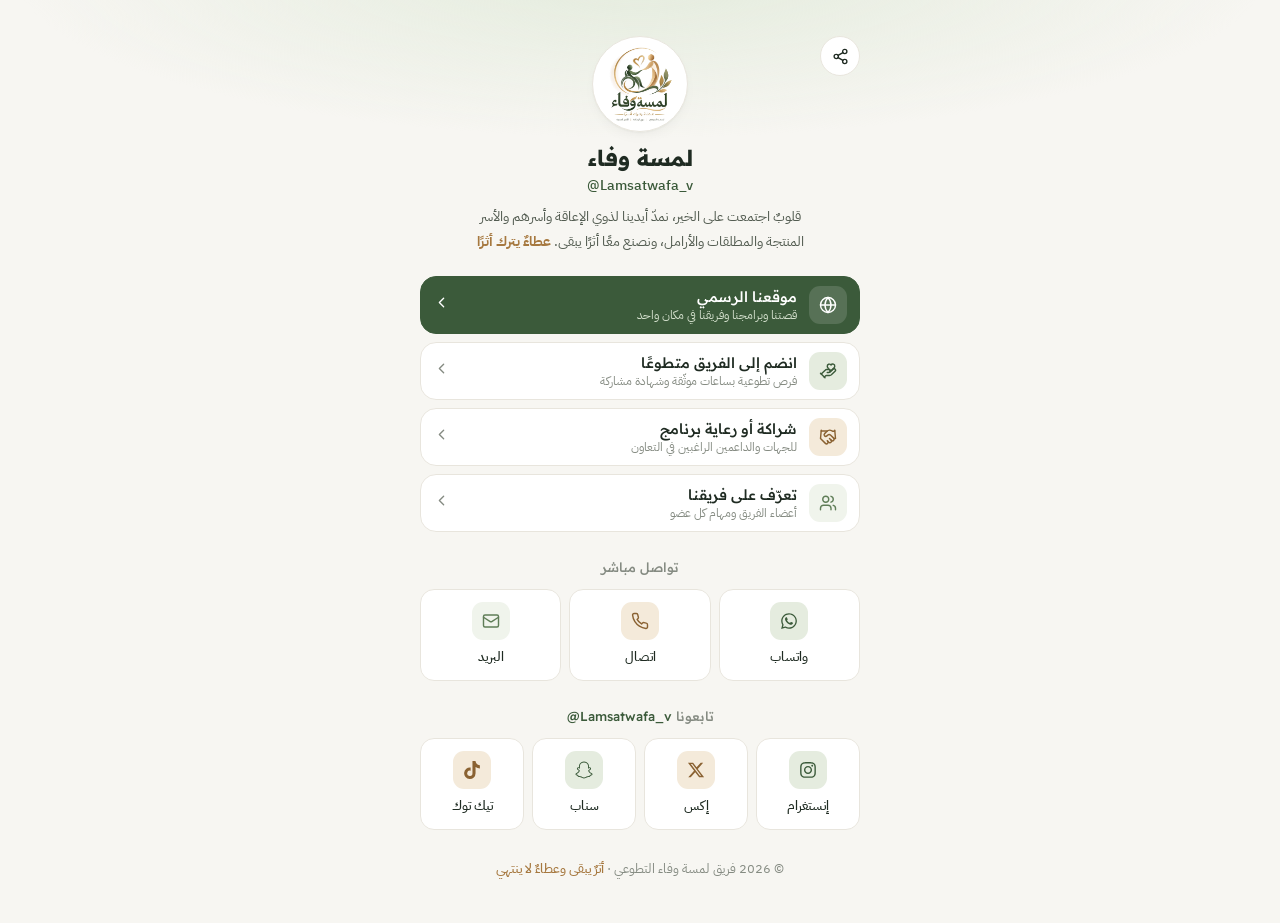
==== commit 12e434cc: "Add files via upload" ====
--- a/links.html
+++ b/links.html
@@ -29,9 +29,6 @@
       <div class="handle"><bdi dir="ltr">@Lamsatwafa_v</bdi></div>
       <p class="bio">قلوبٌ اجتمعت على الخير، نمدّ أيدينا لذوي الإعاقة وأسرهم والأسر المنتجة والمطلقات والأرامل، ونصنع معًا أثرًا يبقى. <b style="color:var(--gold)">عطاءٌ يترك أثرًا</b></p>
     </div>
-    <nav class="lp-icons" aria-label="حسابات التواصل">
-      <a href="https://www.instagram.com/Lamsatwafa_v" target="_blank" rel="noopener" aria-label="إنستغرام"><svg stroke="currentColor" fill="currentColor" stroke-width="0" viewBox="0 0 448 512" aria-hidden="true" focusable="false" xmlns="http://www.w3.org/2000/svg"><path d="M224.1 141c-63.6 0-114.9 51.3-114.9 114.9s51.3 114.9 114.9 114.9S339 319.5 339 255.9 287.7 141 224.1 141zm0 189.6c-41.1 0-74.7-33.5-74.7-74.7s33.5-74.7 74.7-74.7 74.7 33.5 74.7 74.7-33.6 74.7-74.7 74.7zm146.4-194.3c0 14.9-12 26.8-26.8 26.8-14.9 0-26.8-12-26.8-26.8s12-26.8 26.8-26.8 26.8 12 26.8 26.8zm76.1 27.2c-1.7-35.9-9.9-67.7-36.2-93.9-26.2-26.2-58-34.4-93.9-36.2-37-2.1-147.9-2.1-184.9 0-35.8 1.7-67.6 9.9-93.9 36.1s-34.4 58-36.2 93.9c-2.1 37-2.1 147.9 0 184.9 1.7 35.9 9.9 67.7 36.2 93.9s58 34.4 93.9 36.2c37 2.1 147.9 2.1 184.9 0 35.9-1.7 67.7-9.9 93.9-36.2 26.2-26.2 34.4-58 36.2-93.9 2.1-37 2.1-147.8 0-184.8zM398.8 388c-7.8 19.6-22.9 34.7-42.6 42.6-29.5 11.7-99.5 9-132.1 9s-102.7 2.6-132.1-9c-19.6-7.8-34.7-22.9-42.6-42.6-11.7-29.5-9-99.5-9-132.1s-2.6-102.7 9-132.1c7.8-19.6 22.9-34.7 42.6-42.6 29.5-11.7 99.5-9 132.1-9s102.7-2.6 132.1 9c19.6 7.8 34.7 22.9 42.6 42.6 11.7 29.5 9 99.5 9 132.1s2.7 102.7-9 132.1z"></path></svg></a><a href="https://x.com/Lamsatwafa_v" target="_blank" rel="noopener" aria-label="إكس (تويتر)"><svg stroke="currentColor" fill="currentColor" stroke-width="0" viewBox="0 0 512 512" aria-hidden="true" focusable="false" xmlns="http://www.w3.org/2000/svg"><path d="M389.2 48h70.6L305.6 224.2 487 464H345L233.7 318.6 106.5 464H35.8L200.7 275.5 26.8 48H172.4L272.9 180.9 389.2 48zM364.4 421.8h39.1L151.1 88h-42L364.4 421.8z"></path></svg></a><a href="https://www.snapchat.com/add/Lamsatwafa_v" target="_blank" rel="noopener" aria-label="سناب شات"><svg stroke="currentColor" fill="currentColor" stroke-width="0" viewBox="0 0 512 512" aria-hidden="true" focusable="false" xmlns="http://www.w3.org/2000/svg"><path d="M496.926,366.6c-3.373-9.176-9.8-14.086-17.112-18.153-1.376-.806-2.641-1.451-3.72-1.947-2.182-1.128-4.414-2.22-6.634-3.373-22.8-12.09-40.609-27.341-52.959-45.42a102.889,102.889,0,0,1-9.089-16.12c-1.054-3.013-1-4.724-.248-6.287a10.221,10.221,0,0,1,2.914-3.038c3.918-2.591,7.96-5.22,10.7-6.993,4.885-3.162,8.754-5.667,11.246-7.44,9.362-6.547,15.909-13.5,20-21.278a42.371,42.371,0,0,0,2.1-35.191c-6.2-16.318-21.613-26.449-40.287-26.449a55.543,55.543,0,0,0-11.718,1.24c-1.029.224-2.059.459-3.063.72.174-11.16-.074-22.94-1.066-34.534-3.522-40.758-17.794-62.123-32.674-79.16A130.167,130.167,0,0,0,332.1,36.443C309.515,23.547,283.91,17,256,17S202.6,23.547,180,36.443a129.735,129.735,0,0,0-33.281,26.783c-14.88,17.038-29.152,38.44-32.673,79.161-.992,11.594-1.24,23.435-1.079,34.533-1-.26-2.021-.5-3.051-.719a55.461,55.461,0,0,0-11.717-1.24c-18.687,0-34.125,10.131-40.3,26.449a42.423,42.423,0,0,0,2.046,35.228c4.105,7.774,10.652,14.731,20.014,21.278,2.48,1.736,6.361,4.24,11.246,7.44,2.641,1.711,6.5,4.216,10.28,6.72a11.054,11.054,0,0,1,3.3,3.311c.794,1.624.818,3.373-.36,6.6a102.02,102.02,0,0,1-8.94,15.785c-12.077,17.669-29.363,32.648-51.434,44.639C32.355,348.608,20.2,352.75,15.069,366.7c-3.868,10.528-1.339,22.506,8.494,32.6a49.137,49.137,0,0,0,12.4,9.387,134.337,134.337,0,0,0,30.342,12.139,20.024,20.024,0,0,1,6.126,2.741c3.583,3.137,3.075,7.861,7.849,14.78a34.468,34.468,0,0,0,8.977,9.127c10.019,6.919,21.278,7.353,33.207,7.811,10.776.41,22.989.881,36.939,5.481,5.778,1.91,11.78,5.605,18.736,9.92C194.842,480.951,217.707,495,255.973,495s61.292-14.123,78.118-24.428c6.907-4.24,12.872-7.9,18.489-9.758,13.949-4.613,26.163-5.072,36.939-5.481,11.928-.459,23.187-.893,33.206-7.812a34.584,34.584,0,0,0,10.218-11.16c3.434-5.84,3.348-9.919,6.572-12.771a18.971,18.971,0,0,1,5.753-2.629A134.893,134.893,0,0,0,476.02,408.71a48.344,48.344,0,0,0,13.019-10.193l.124-.149C498.389,388.5,500.708,376.867,496.926,366.6Zm-34.013,18.277c-20.745,11.458-34.533,10.23-45.259,17.137-9.114,5.865-3.72,18.513-10.342,23.076-8.134,5.617-32.177-.4-63.239,9.858-25.618,8.469-41.961,32.822-88.038,32.822s-62.036-24.3-88.076-32.884c-31-10.255-55.092-4.241-63.239-9.858-6.609-4.563-1.24-17.211-10.341-23.076-10.739-6.907-24.527-5.679-45.26-17.075-13.206-7.291-5.716-11.8-1.314-13.937,75.143-36.381,87.133-92.552,87.666-96.719.645-5.046,1.364-9.014-4.191-14.148-5.369-4.96-29.189-19.7-35.8-24.316-10.937-7.638-15.748-15.264-12.2-24.638,2.48-6.485,8.531-8.928,14.879-8.928a27.643,27.643,0,0,1,5.965.67c12,2.6,23.659,8.617,30.392,10.242a10.749,10.749,0,0,0,2.48.335c3.6,0,4.86-1.811,4.612-5.927-.768-13.132-2.628-38.725-.558-62.644,2.84-32.909,13.442-49.215,26.04-63.636,6.051-6.932,34.484-36.976,88.857-36.976s82.88,29.92,88.931,36.827c12.611,14.421,23.225,30.727,26.04,63.636,2.071,23.919.285,49.525-.558,62.644-.285,4.327,1.017,5.927,4.613,5.927a10.648,10.648,0,0,0,2.48-.335c6.745-1.624,18.4-7.638,30.4-10.242a27.641,27.641,0,0,1,5.964-.67c6.386,0,12.4,2.48,14.88,8.928,3.546,9.374-1.24,17-12.189,24.639-6.609,4.612-30.429,19.343-35.8,24.315-5.568,5.134-4.836,9.1-4.191,14.149.533,4.228,12.511,60.4,87.666,96.718C468.629,373.011,476.119,377.524,462.913,384.877Z"></path></svg></a><a href="https://www.tiktok.com/@Lamsatwafa_v" target="_blank" rel="noopener" aria-label="تيك توك"><svg stroke="currentColor" fill="currentColor" stroke-width="0" viewBox="0 0 448 512" aria-hidden="true" focusable="false" xmlns="http://www.w3.org/2000/svg"><path d="M448,209.91a210.06,210.06,0,0,1-122.77-39.25V349.38A162.55,162.55,0,1,1,185,188.31V278.2a74.62,74.62,0,1,0,52.23,71.18V0l88,0a121.18,121.18,0,0,0,1.86,22.17h0A122.18,122.18,0,0,0,381,102.39a121.43,121.43,0,0,0,67,20.14Z"></path></svg></a><a href="https://wa.me/966556749490" target="_blank" rel="noopener" aria-label="واتساب"><svg stroke="currentColor" fill="currentColor" stroke-width="0" viewBox="0 0 448 512" aria-hidden="true" focusable="false" xmlns="http://www.w3.org/2000/svg"><path d="M380.9 97.1C339 55.1 283.2 32 223.9 32c-122.4 0-222 99.6-222 222 0 39.1 10.2 77.3 29.6 111L0 480l117.7-30.9c32.4 17.7 68.9 27 106.1 27h.1c122.3 0 224.1-99.6 224.1-222 0-59.3-25.2-115-67.1-157zm-157 341.6c-33.2 0-65.7-8.9-94-25.7l-6.7-4-69.8 18.3L72 359.2l-4.4-7c-18.5-29.4-28.2-63.3-28.2-98.2 0-101.7 82.8-184.5 184.6-184.5 49.3 0 95.6 19.2 130.4 54.1 34.8 34.9 56.2 81.2 56.1 130.5 0 101.8-84.9 184.6-186.6 184.6zm101.2-138.2c-5.5-2.8-32.8-16.2-37.9-18-5.1-1.9-8.8-2.8-12.5 2.8-3.7 5.6-14.3 18-17.6 21.8-3.2 3.7-6.5 4.2-12 1.4-32.6-16.3-54-29.1-75.5-66-5.7-9.8 5.7-9.1 16.3-30.3 1.8-3.7.9-6.9-.5-9.7-1.4-2.8-12.5-30.1-17.1-41.2-4.5-10.8-9.1-9.3-12.5-9.5-3.2-.2-6.9-.2-10.6-.2-3.7 0-9.7 1.4-14.8 6.9-5.1 5.6-19.4 19-19.4 46.3 0 27.3 19.9 53.7 22.6 57.4 2.8 3.7 39.1 59.7 94.8 83.8 35.2 15.2 49 16.5 66.6 13.9 10.7-1.6 32.8-13.4 37.4-26.4 4.6-13 4.6-24.1 3.2-26.4-1.3-2.5-5-3.9-10.5-6.6z"></path></svg></a>
-    </nav>
 
     <div class="lp-list">
       <a class="lp-link main" href="index.html" ><span class="icon "><svg stroke="currentColor" fill="none" stroke-width="1.9" viewBox="0 0 24 24" stroke-linecap="round" stroke-linejoin="round" aria-hidden="true" focusable="false" xmlns="http://www.w3.org/2000/svg"><circle cx="12" cy="12" r="10"></circle><path d="M12 2a14.5 14.5 0 0 0 0 20 14.5 14.5 0 0 0 0-20"></path><path d="M2 12h20"></path></svg></span><span><b>موقعنا الرسمي</b><small><bdi>قصتنا وبرامجنا وفريقنا في مكان واحد</bdi></small></span><span class="go"><svg stroke="currentColor" fill="none" stroke-width="1.9" viewBox="0 0 24 24" stroke-linecap="round" stroke-linejoin="round" aria-hidden="true" focusable="false" xmlns="http://www.w3.org/2000/svg"><path d="m15 18-6-6 6-6"></path></svg></span></a>
@@ -40,27 +37,19 @@
       <a class="lp-link " href="index.html#team" ><span class="icon soft"><svg stroke="currentColor" fill="none" stroke-width="1.9" viewBox="0 0 24 24" stroke-linecap="round" stroke-linejoin="round" aria-hidden="true" focusable="false" xmlns="http://www.w3.org/2000/svg"><path d="M16 21v-2a4 4 0 0 0-4-4H6a4 4 0 0 0-4 4v2"></path><circle cx="9" cy="7" r="4"></circle><path d="M22 21v-2a4 4 0 0 0-3-3.87"></path><path d="M16 3.13a4 4 0 0 1 0 7.75"></path></svg></span><span><b>تعرّف على فريقنا</b><small><bdi>أعضاء الفريق ومهام كل عضو</bdi></small></span><span class="go"><svg stroke="currentColor" fill="none" stroke-width="1.9" viewBox="0 0 24 24" stroke-linecap="round" stroke-linejoin="round" aria-hidden="true" focusable="false" xmlns="http://www.w3.org/2000/svg"><path d="m15 18-6-6 6-6"></path></svg></span></a>
     </div>
 
-    <div class="lp-sec">برامجنا</div>
-    <div class="lp-list">
-      <details class="lp-acc"><summary><span class="icon"><svg stroke="currentColor" fill="none" stroke-width="1.9" viewBox="0 0 24 24" stroke-linecap="round" stroke-linejoin="round" aria-hidden="true" focusable="false" xmlns="http://www.w3.org/2000/svg"><circle cx="16" cy="4" r="1"></circle><path d="m18 19 1-7-6 1"></path><path d="m5 8 3-3 5.5 3-2.36 3.5"></path><path d="M4.24 14.5a5 5 0 0 0 6.88 6"></path><path d="M13.76 17.5a5 5 0 0 0-6.88-6"></path></svg></span><span><b style="display:block;font-family:var(--font-head);font-weight:600;font-size:16.5px">ذوو الإعاقة وأسرهم</b><small style="display:block;color:var(--muted);font-size:13.5px">دمجٌ وتمكين</small></span><span class="chev"><svg stroke="currentColor" fill="none" stroke-width="1.9" viewBox="0 0 24 24" stroke-linecap="round" stroke-linejoin="round" aria-hidden="true" focusable="false" xmlns="http://www.w3.org/2000/svg"><path d="m6 9 6 6 6-6"></path></svg></span></summary><div class="acc-body"><p>نؤمن بأن الإعاقة لا تحدّ من الطموح ولا من الفرح. لذلك نصنع لذوي الإعاقة وأسرهم أيامًا مختلفة: فعاليات دامجة، ومساحات للإبداع، ولحظات تُشعرهم بأنهم في قلب المجتمع لا على هامشه.</p><ul><li><svg stroke="currentColor" fill="none" stroke-width="1.9" viewBox="0 0 24 24" stroke-linecap="round" stroke-linejoin="round" aria-hidden="true" focusable="false" xmlns="http://www.w3.org/2000/svg"><circle cx="12" cy="12" r="10"></circle><path d="m9 12 2 2 4-4"></path></svg><span><b>فعاليات ترفيهية دامجة:</b> أنشطة مهيّأة لاحتياجاتهم تجمعهم بأسرهم والمجتمع.</span></li><li><svg stroke="currentColor" fill="none" stroke-width="1.9" viewBox="0 0 24 24" stroke-linecap="round" stroke-linejoin="round" aria-hidden="true" focusable="false" xmlns="http://www.w3.org/2000/svg"><circle cx="12" cy="12" r="10"></circle><path d="m9 12 2 2 4-4"></path></svg><span><b>رحلات وزيارات ميسّرة:</b> أماكن مهيّأة تضمن سهولة الوصول والمشاركة.</span></li><li><svg stroke="currentColor" fill="none" stroke-width="1.9" viewBox="0 0 24 24" stroke-linecap="round" stroke-linejoin="round" aria-hidden="true" focusable="false" xmlns="http://www.w3.org/2000/svg"><circle cx="12" cy="12" r="10"></circle><path d="m9 12 2 2 4-4"></path></svg><span><b>ورش المهارات والمواهب:</b> ورش فنية وحرفية تكتشف القدرات وتنمّيها.</span></li><li><svg stroke="currentColor" fill="none" stroke-width="1.9" viewBox="0 0 24 24" stroke-linecap="round" stroke-linejoin="round" aria-hidden="true" focusable="false" xmlns="http://www.w3.org/2000/svg"><circle cx="12" cy="12" r="10"></circle><path d="m9 12 2 2 4-4"></path></svg><span><b>مساندة الأسر ومقدّمي الرعاية:</b> لقاءات تُشرك الأسرة وتخفّف عنها أعباء الرعاية.</span></li><li><svg stroke="currentColor" fill="none" stroke-width="1.9" viewBox="0 0 24 24" stroke-linecap="round" stroke-linejoin="round" aria-hidden="true" focusable="false" xmlns="http://www.w3.org/2000/svg"><circle cx="12" cy="12" r="10"></circle><path d="m9 12 2 2 4-4"></path></svg><span><b>حملات التوعية بالدمج:</b> نشر ثقافة الدمج واحترام الحقوق في المجتمع.</span></li><li><svg stroke="currentColor" fill="none" stroke-width="1.9" viewBox="0 0 24 24" stroke-linecap="round" stroke-linejoin="round" aria-hidden="true" focusable="false" xmlns="http://www.w3.org/2000/svg"><circle cx="12" cy="12" r="10"></circle><path d="m9 12 2 2 4-4"></path></svg><span><b>المعايدة والتكريم:</b> معايدات في المناسبات وتكريم المتميزين.</span></li></ul></div></details>
-      <details class="lp-acc"><summary><span class="icon gold"><svg stroke="currentColor" fill="none" stroke-width="1.9" viewBox="0 0 24 24" stroke-linecap="round" stroke-linejoin="round" aria-hidden="true" focusable="false" xmlns="http://www.w3.org/2000/svg"><path d="m2 7 4.41-4.41A2 2 0 0 1 7.83 2h8.34a2 2 0 0 1 1.42.59L22 7"></path><path d="M4 12v8a2 2 0 0 0 2 2h12a2 2 0 0 0 2-2v-8"></path><path d="M15 22v-4a2 2 0 0 0-2-2h-2a2 2 0 0 0-2 2v4"></path><path d="M2 7h20"></path><path d="M22 7v3a2 2 0 0 1-2 2a2.7 2.7 0 0 1-1.59-.63.7.7 0 0 0-.82 0A2.7 2.7 0 0 1 16 12a2.7 2.7 0 0 1-1.59-.63.7.7 0 0 0-.82 0A2.7 2.7 0 0 1 12 12a2.7 2.7 0 0 1-1.59-.63.7.7 0 0 0-.82 0A2.7 2.7 0 0 1 8 12a2.7 2.7 0 0 1-1.59-.63.7.7 0 0 0-.82 0A2.7 2.7 0 0 1 4 12a2 2 0 0 1-2-2V7"></path></svg></span><span><b style="display:block;font-family:var(--font-head);font-weight:600;font-size:16.5px">الأسر المنتجة</b><small style="display:block;color:var(--muted);font-size:13.5px">من مشروعٍ منزلي إلى دخلٍ مستدام</small></span><span class="chev"><svg stroke="currentColor" fill="none" stroke-width="1.9" viewBox="0 0 24 24" stroke-linecap="round" stroke-linejoin="round" aria-hidden="true" focusable="false" xmlns="http://www.w3.org/2000/svg"><path d="m6 9 6 6 6-6"></path></svg></span></summary><div class="acc-body"><p>خلف كل منتجٍ منزلي قصة كفاحٍ تستحق أن تُروى. نأخذ بيد الأسر المنتجة من الفكرة إلى السوق، ليصبح شغفها مصدر دخلٍ كريمٍ ومستدام، مع اهتمامٍ خاص بذوي الإعاقة وأسرهم.</p><ul><li><svg stroke="currentColor" fill="none" stroke-width="1.9" viewBox="0 0 24 24" stroke-linecap="round" stroke-linejoin="round" aria-hidden="true" focusable="false" xmlns="http://www.w3.org/2000/svg"><circle cx="12" cy="12" r="10"></circle><path d="m9 12 2 2 4-4"></path></svg><span><b>البازارات والمعارض:</b> أركان بيع ضمن فعالياتنا ومناسبات المجتمع.</span></li><li><svg stroke="currentColor" fill="none" stroke-width="1.9" viewBox="0 0 24 24" stroke-linecap="round" stroke-linejoin="round" aria-hidden="true" focusable="false" xmlns="http://www.w3.org/2000/svg"><circle cx="12" cy="12" r="10"></circle><path d="m9 12 2 2 4-4"></path></svg><span><b>تطوير المنتج:</b> تحسين الجودة والتغليف والتسعير.</span></li><li><svg stroke="currentColor" fill="none" stroke-width="1.9" viewBox="0 0 24 24" stroke-linecap="round" stroke-linejoin="round" aria-hidden="true" focusable="false" xmlns="http://www.w3.org/2000/svg"><circle cx="12" cy="12" r="10"></circle><path d="m9 12 2 2 4-4"></path></svg><span><b>التسويق الرقمي:</b> البيع عبر منصات التواصل والمتاجر الإلكترونية.</span></li><li><svg stroke="currentColor" fill="none" stroke-width="1.9" viewBox="0 0 24 24" stroke-linecap="round" stroke-linejoin="round" aria-hidden="true" focusable="false" xmlns="http://www.w3.org/2000/svg"><circle cx="12" cy="12" r="10"></circle><path d="m9 12 2 2 4-4"></path></svg><span><b>تصوير المنتجات:</b> صور احترافية تُبرز المنتج بأفضل صورة.</span></li><li><svg stroke="currentColor" fill="none" stroke-width="1.9" viewBox="0 0 24 24" stroke-linecap="round" stroke-linejoin="round" aria-hidden="true" focusable="false" xmlns="http://www.w3.org/2000/svg"><circle cx="12" cy="12" r="10"></circle><path d="m9 12 2 2 4-4"></path></svg><span><b>الإرشاد والتوجيه:</b> ربط الأسر بخبرات في ريادة الأعمال.</span></li><li><svg stroke="currentColor" fill="none" stroke-width="1.9" viewBox="0 0 24 24" stroke-linecap="round" stroke-linejoin="round" aria-hidden="true" focusable="false" xmlns="http://www.w3.org/2000/svg"><circle cx="12" cy="12" r="10"></circle><path d="m9 12 2 2 4-4"></path></svg><span><b>قصص النجاح:</b> إبراز الأسر المتميزة إعلاميًا لتعزيز انتشارها.</span></li></ul></div></details>
-      <details class="lp-acc"><summary><span class="icon"><svg stroke="currentColor" fill="none" stroke-width="1.9" viewBox="0 0 24 24" stroke-linecap="round" stroke-linejoin="round" aria-hidden="true" focusable="false" xmlns="http://www.w3.org/2000/svg"><path d="M11 12h2a2 2 0 1 0 0-4h-3c-.6 0-1.1.2-1.4.6L3 14"></path><path d="m7 18 1.6-1.4c.3-.4.8-.6 1.4-.6h4c1.1 0 2.1-.4 2.8-1.2l4.6-4.4a2 2 0 0 0-2.75-2.91l-4.2 3.9"></path><path d="m2 13 6 6"></path></svg></span><span><b style="display:block;font-family:var(--font-head);font-weight:600;font-size:16.5px">المطلقات والأرامل</b><small style="display:block;color:var(--muted);font-size:13.5px">سندٌ يحفظ الكرامة</small></span><span class="chev"><svg stroke="currentColor" fill="none" stroke-width="1.9" viewBox="0 0 24 24" stroke-linecap="round" stroke-linejoin="round" aria-hidden="true" focusable="false" xmlns="http://www.w3.org/2000/svg"><path d="m6 9 6 6 6-6"></path></svg></span></summary><div class="acc-body"><p>في لحظات التحوّل الصعبة، تحتاج المرأة إلى من يسمعها ويؤمن بها. نوفّر للمطلقات والأرامل مساحةً آمنة تحفظ الخصوصية والكرامة، وتفتح أبواب الثقة والاستقلال.</p><ul><li><svg stroke="currentColor" fill="none" stroke-width="1.9" viewBox="0 0 24 24" stroke-linecap="round" stroke-linejoin="round" aria-hidden="true" focusable="false" xmlns="http://www.w3.org/2000/svg"><circle cx="12" cy="12" r="10"></circle><path d="m9 12 2 2 4-4"></path></svg><span><b>جلسات الدعم النفسي:</b> لقاءات مع مختصات لتعزيز التوازن والثقة بالنفس.</span></li><li><svg stroke="currentColor" fill="none" stroke-width="1.9" viewBox="0 0 24 24" stroke-linecap="round" stroke-linejoin="round" aria-hidden="true" focusable="false" xmlns="http://www.w3.org/2000/svg"><circle cx="12" cy="12" r="10"></circle><path d="m9 12 2 2 4-4"></path></svg><span><b>التمكين المهني:</b> دورات تدريبية تفتح فرص العمل والدخل.</span></li><li><svg stroke="currentColor" fill="none" stroke-width="1.9" viewBox="0 0 24 24" stroke-linecap="round" stroke-linejoin="round" aria-hidden="true" focusable="false" xmlns="http://www.w3.org/2000/svg"><circle cx="12" cy="12" r="10"></circle><path d="m9 12 2 2 4-4"></path></svg><span><b>لقاءات المساندة:</b> مجموعات دعم آمنة لتبادل الخبرات والتجارب.</span></li><li><svg stroke="currentColor" fill="none" stroke-width="1.9" viewBox="0 0 24 24" stroke-linecap="round" stroke-linejoin="round" aria-hidden="true" focusable="false" xmlns="http://www.w3.org/2000/svg"><circle cx="12" cy="12" r="10"></circle><path d="m9 12 2 2 4-4"></path></svg><span><b>برامج الأبناء:</b> أنشطة ترفيهية وتعليمية مخصّصة لأبنائهن.</span></li><li><svg stroke="currentColor" fill="none" stroke-width="1.9" viewBox="0 0 24 24" stroke-linecap="round" stroke-linejoin="round" aria-hidden="true" focusable="false" xmlns="http://www.w3.org/2000/svg"><circle cx="12" cy="12" r="10"></circle><path d="m9 12 2 2 4-4"></path></svg><span><b>الإرشاد والتوجيه:</b> التعريف بالخدمات المتاحة والجهات المختصة.</span></li><li><svg stroke="currentColor" fill="none" stroke-width="1.9" viewBox="0 0 24 24" stroke-linecap="round" stroke-linejoin="round" aria-hidden="true" focusable="false" xmlns="http://www.w3.org/2000/svg"><circle cx="12" cy="12" r="10"></circle><path d="m9 12 2 2 4-4"></path></svg><span><b>الدعم الموسمي:</b> سلال وهدايا ومبادرات خاصة في المواسم.</span></li></ul></div></details>
-      <details class="lp-acc"><summary><span class="icon gold"><svg stroke="currentColor" fill="none" stroke-width="1.9" viewBox="0 0 24 24" stroke-linecap="round" stroke-linejoin="round" aria-hidden="true" focusable="false" xmlns="http://www.w3.org/2000/svg"><path d="M16 21v-2a4 4 0 0 0-4-4H6a4 4 0 0 0-4 4v2"></path><circle cx="9" cy="7" r="4"></circle><path d="M22 21v-2a4 4 0 0 0-3-3.87"></path><path d="M16 3.13a4 4 0 0 1 0 7.75"></path></svg></span><span><b style="display:block;font-family:var(--font-head);font-weight:600;font-size:16.5px">خدمة المجتمع</b><small style="display:block;color:var(--muted);font-size:13.5px">مبادرات تجمع الناس على الخير</small></span><span class="chev"><svg stroke="currentColor" fill="none" stroke-width="1.9" viewBox="0 0 24 24" stroke-linecap="round" stroke-linejoin="round" aria-hidden="true" focusable="false" xmlns="http://www.w3.org/2000/svg"><path d="m6 9 6 6 6-6"></path></svg></span></summary><div class="acc-body"><p>نؤمن أن المجتمع المتكافل يبدأ بمبادرة صغيرة. نجمع الناس على الخير في حملاتٍ تطوعية وزياراتٍ ومبادراتٍ تُعيد للعطاء معناه الجميل.</p><ul><li><svg stroke="currentColor" fill="none" stroke-width="1.9" viewBox="0 0 24 24" stroke-linecap="round" stroke-linejoin="round" aria-hidden="true" focusable="false" xmlns="http://www.w3.org/2000/svg"><circle cx="12" cy="12" r="10"></circle><path d="m9 12 2 2 4-4"></path></svg><span><b>مبادرات رمضان:</b> سلال رمضانية ومبادرات إفطار صائم.</span></li><li><svg stroke="currentColor" fill="none" stroke-width="1.9" viewBox="0 0 24 24" stroke-linecap="round" stroke-linejoin="round" aria-hidden="true" focusable="false" xmlns="http://www.w3.org/2000/svg"><circle cx="12" cy="12" r="10"></circle><path d="m9 12 2 2 4-4"></path></svg><span><b>فرحة العيد:</b> كسوة العيد ومعايدات تُدخل الفرحة على القلوب.</span></li><li><svg stroke="currentColor" fill="none" stroke-width="1.9" viewBox="0 0 24 24" stroke-linecap="round" stroke-linejoin="round" aria-hidden="true" focusable="false" xmlns="http://www.w3.org/2000/svg"><circle cx="12" cy="12" r="10"></circle><path d="m9 12 2 2 4-4"></path></svg><span><b>العودة للمدارس:</b> حقيبة الطالب ومستلزمات الدراسة.</span></li><li><svg stroke="currentColor" fill="none" stroke-width="1.9" viewBox="0 0 24 24" stroke-linecap="round" stroke-linejoin="round" aria-hidden="true" focusable="false" xmlns="http://www.w3.org/2000/svg"><circle cx="12" cy="12" r="10"></circle><path d="m9 12 2 2 4-4"></path></svg><span><b>زيارات الرعاية:</b> زيارات للمستشفيات ودور الرعاية.</span></li><li><svg stroke="currentColor" fill="none" stroke-width="1.9" viewBox="0 0 24 24" stroke-linecap="round" stroke-linejoin="round" aria-hidden="true" focusable="false" xmlns="http://www.w3.org/2000/svg"><circle cx="12" cy="12" r="10"></circle><path d="m9 12 2 2 4-4"></path></svg><span><b>حملات بيئية:</b> حملات النظافة والتشجير.</span></li><li><svg stroke="currentColor" fill="none" stroke-width="1.9" viewBox="0 0 24 24" stroke-linecap="round" stroke-linejoin="round" aria-hidden="true" focusable="false" xmlns="http://www.w3.org/2000/svg"><circle cx="12" cy="12" r="10"></circle><path d="m9 12 2 2 4-4"></path></svg><span><b>التبرع بالدم:</b> مبادرات للتبرع بالدم والتوعية الصحية.</span></li></ul></div></details>
+    <div class="lp-sec">تواصل مباشر</div>
+    <div class="lp-tiles t3">
+      <a class="lp-tile" href="https://wa.me/966556749490" target="_blank" rel="noopener"><span class="icon"><svg stroke="currentColor" fill="currentColor" stroke-width="0" viewBox="0 0 448 512" aria-hidden="true" focusable="false" xmlns="http://www.w3.org/2000/svg"><path d="M380.9 97.1C339 55.1 283.2 32 223.9 32c-122.4 0-222 99.6-222 222 0 39.1 10.2 77.3 29.6 111L0 480l117.7-30.9c32.4 17.7 68.9 27 106.1 27h.1c122.3 0 224.1-99.6 224.1-222 0-59.3-25.2-115-67.1-157zm-157 341.6c-33.2 0-65.7-8.9-94-25.7l-6.7-4-69.8 18.3L72 359.2l-4.4-7c-18.5-29.4-28.2-63.3-28.2-98.2 0-101.7 82.8-184.5 184.6-184.5 49.3 0 95.6 19.2 130.4 54.1 34.8 34.9 56.2 81.2 56.1 130.5 0 101.8-84.9 184.6-186.6 184.6zm101.2-138.2c-5.5-2.8-32.8-16.2-37.9-18-5.1-1.9-8.8-2.8-12.5 2.8-3.7 5.6-14.3 18-17.6 21.8-3.2 3.7-6.5 4.2-12 1.4-32.6-16.3-54-29.1-75.5-66-5.7-9.8 5.7-9.1 16.3-30.3 1.8-3.7.9-6.9-.5-9.7-1.4-2.8-12.5-30.1-17.1-41.2-4.5-10.8-9.1-9.3-12.5-9.5-3.2-.2-6.9-.2-10.6-.2-3.7 0-9.7 1.4-14.8 6.9-5.1 5.6-19.4 19-19.4 46.3 0 27.3 19.9 53.7 22.6 57.4 2.8 3.7 39.1 59.7 94.8 83.8 35.2 15.2 49 16.5 66.6 13.9 10.7-1.6 32.8-13.4 37.4-26.4 4.6-13 4.6-24.1 3.2-26.4-1.3-2.5-5-3.9-10.5-6.6z"></path></svg></span>واتساب</a>
+      <a class="lp-tile" href="tel:+966556749490"><span class="icon gold"><svg stroke="currentColor" fill="none" stroke-width="1.9" viewBox="0 0 24 24" stroke-linecap="round" stroke-linejoin="round" aria-hidden="true" focusable="false" xmlns="http://www.w3.org/2000/svg"><path d="M22 16.92v3a2 2 0 0 1-2.18 2 19.79 19.79 0 0 1-8.63-3.07 19.5 19.5 0 0 1-6-6 19.79 19.79 0 0 1-3.07-8.67A2 2 0 0 1 4.11 2h3a2 2 0 0 1 2 1.72 12.84 12.84 0 0 0 .7 2.81 2 2 0 0 1-.45 2.11L8.09 9.91a16 16 0 0 0 6 6l1.27-1.27a2 2 0 0 1 2.11-.45 12.84 12.84 0 0 0 2.81.7A2 2 0 0 1 22 16.92z"></path></svg></span>اتصال</a>
+      <a class="lp-tile" href="mailto:lamsatwafa.v@gmail.com"><span class="icon soft"><svg stroke="currentColor" fill="none" stroke-width="1.9" viewBox="0 0 24 24" stroke-linecap="round" stroke-linejoin="round" aria-hidden="true" focusable="false" xmlns="http://www.w3.org/2000/svg"><rect width="20" height="16" x="2" y="4" rx="2"></rect><path d="m22 7-8.97 5.7a1.94 1.94 0 0 1-2.06 0L2 7"></path></svg></span>البريد</a>
     </div>
 
-    <div class="lp-sec">تابعونا</div>
-    <div class="lp-list">
-      <a class="lp-link " href="https://www.instagram.com/Lamsatwafa_v" target="_blank" rel="noopener"><span class="icon "><svg stroke="currentColor" fill="currentColor" stroke-width="0" viewBox="0 0 448 512" aria-hidden="true" focusable="false" xmlns="http://www.w3.org/2000/svg"><path d="M224.1 141c-63.6 0-114.9 51.3-114.9 114.9s51.3 114.9 114.9 114.9S339 319.5 339 255.9 287.7 141 224.1 141zm0 189.6c-41.1 0-74.7-33.5-74.7-74.7s33.5-74.7 74.7-74.7 74.7 33.5 74.7 74.7-33.6 74.7-74.7 74.7zm146.4-194.3c0 14.9-12 26.8-26.8 26.8-14.9 0-26.8-12-26.8-26.8s12-26.8 26.8-26.8 26.8 12 26.8 26.8zm76.1 27.2c-1.7-35.9-9.9-67.7-36.2-93.9-26.2-26.2-58-34.4-93.9-36.2-37-2.1-147.9-2.1-184.9 0-35.8 1.7-67.6 9.9-93.9 36.1s-34.4 58-36.2 93.9c-2.1 37-2.1 147.9 0 184.9 1.7 35.9 9.9 67.7 36.2 93.9s58 34.4 93.9 36.2c37 2.1 147.9 2.1 184.9 0 35.9-1.7 67.7-9.9 93.9-36.2 26.2-26.2 34.4-58 36.2-93.9 2.1-37 2.1-147.8 0-184.8zM398.8 388c-7.8 19.6-22.9 34.7-42.6 42.6-29.5 11.7-99.5 9-132.1 9s-102.7 2.6-132.1-9c-19.6-7.8-34.7-22.9-42.6-42.6-11.7-29.5-9-99.5-9-132.1s-2.6-102.7 9-132.1c7.8-19.6 22.9-34.7 42.6-42.6 29.5-11.7 99.5-9 132.1-9s102.7-2.6 132.1 9c19.6 7.8 34.7 22.9 42.6 42.6 11.7 29.5 9 99.5 9 132.1s2.7 102.7-9 132.1z"></path></svg></span><span><b>إنستغرام</b><small><bdi>@Lamsatwafa_v</bdi></small></span><span class="go"><svg stroke="currentColor" fill="none" stroke-width="1.9" viewBox="0 0 24 24" stroke-linecap="round" stroke-linejoin="round" aria-hidden="true" focusable="false" xmlns="http://www.w3.org/2000/svg"><path d="m15 18-6-6 6-6"></path></svg></span></a>
-      <a class="lp-link " href="https://x.com/Lamsatwafa_v" target="_blank" rel="noopener"><span class="icon "><svg stroke="currentColor" fill="currentColor" stroke-width="0" viewBox="0 0 512 512" aria-hidden="true" focusable="false" xmlns="http://www.w3.org/2000/svg"><path d="M389.2 48h70.6L305.6 224.2 487 464H345L233.7 318.6 106.5 464H35.8L200.7 275.5 26.8 48H172.4L272.9 180.9 389.2 48zM364.4 421.8h39.1L151.1 88h-42L364.4 421.8z"></path></svg></span><span><b>إكس (تويتر)</b><small><bdi>@Lamsatwafa_v</bdi></small></span><span class="go"><svg stroke="currentColor" fill="none" stroke-width="1.9" viewBox="0 0 24 24" stroke-linecap="round" stroke-linejoin="round" aria-hidden="true" focusable="false" xmlns="http://www.w3.org/2000/svg"><path d="m15 18-6-6 6-6"></path></svg></span></a>
-      <a class="lp-link " href="https://www.snapchat.com/add/Lamsatwafa_v" target="_blank" rel="noopener"><span class="icon gold"><svg stroke="currentColor" fill="currentColor" stroke-width="0" viewBox="0 0 512 512" aria-hidden="true" focusable="false" xmlns="http://www.w3.org/2000/svg"><path d="M496.926,366.6c-3.373-9.176-9.8-14.086-17.112-18.153-1.376-.806-2.641-1.451-3.72-1.947-2.182-1.128-4.414-2.22-6.634-3.373-22.8-12.09-40.609-27.341-52.959-45.42a102.889,102.889,0,0,1-9.089-16.12c-1.054-3.013-1-4.724-.248-6.287a10.221,10.221,0,0,1,2.914-3.038c3.918-2.591,7.96-5.22,10.7-6.993,4.885-3.162,8.754-5.667,11.246-7.44,9.362-6.547,15.909-13.5,20-21.278a42.371,42.371,0,0,0,2.1-35.191c-6.2-16.318-21.613-26.449-40.287-26.449a55.543,55.543,0,0,0-11.718,1.24c-1.029.224-2.059.459-3.063.72.174-11.16-.074-22.94-1.066-34.534-3.522-40.758-17.794-62.123-32.674-79.16A130.167,130.167,0,0,0,332.1,36.443C309.515,23.547,283.91,17,256,17S202.6,23.547,180,36.443a129.735,129.735,0,0,0-33.281,26.783c-14.88,17.038-29.152,38.44-32.673,79.161-.992,11.594-1.24,23.435-1.079,34.533-1-.26-2.021-.5-3.051-.719a55.461,55.461,0,0,0-11.717-1.24c-18.687,0-34.125,10.131-40.3,26.449a42.423,42.423,0,0,0,2.046,35.228c4.105,7.774,10.652,14.731,20.014,21.278,2.48,1.736,6.361,4.24,11.246,7.44,2.641,1.711,6.5,4.216,10.28,6.72a11.054,11.054,0,0,1,3.3,3.311c.794,1.624.818,3.373-.36,6.6a102.02,102.02,0,0,1-8.94,15.785c-12.077,17.669-29.363,32.648-51.434,44.639C32.355,348.608,20.2,352.75,15.069,366.7c-3.868,10.528-1.339,22.506,8.494,32.6a49.137,49.137,0,0,0,12.4,9.387,134.337,134.337,0,0,0,30.342,12.139,20.024,20.024,0,0,1,6.126,2.741c3.583,3.137,3.075,7.861,7.849,14.78a34.468,34.468,0,0,0,8.977,9.127c10.019,6.919,21.278,7.353,33.207,7.811,10.776.41,22.989.881,36.939,5.481,5.778,1.91,11.78,5.605,18.736,9.92C194.842,480.951,217.707,495,255.973,495s61.292-14.123,78.118-24.428c6.907-4.24,12.872-7.9,18.489-9.758,13.949-4.613,26.163-5.072,36.939-5.481,11.928-.459,23.187-.893,33.206-7.812a34.584,34.584,0,0,0,10.218-11.16c3.434-5.84,3.348-9.919,6.572-12.771a18.971,18.971,0,0,1,5.753-2.629A134.893,134.893,0,0,0,476.02,408.71a48.344,48.344,0,0,0,13.019-10.193l.124-.149C498.389,388.5,500.708,376.867,496.926,366.6Zm-34.013,18.277c-20.745,11.458-34.533,10.23-45.259,17.137-9.114,5.865-3.72,18.513-10.342,23.076-8.134,5.617-32.177-.4-63.239,9.858-25.618,8.469-41.961,32.822-88.038,32.822s-62.036-24.3-88.076-32.884c-31-10.255-55.092-4.241-63.239-9.858-6.609-4.563-1.24-17.211-10.341-23.076-10.739-6.907-24.527-5.679-45.26-17.075-13.206-7.291-5.716-11.8-1.314-13.937,75.143-36.381,87.133-92.552,87.666-96.719.645-5.046,1.364-9.014-4.191-14.148-5.369-4.96-29.189-19.7-35.8-24.316-10.937-7.638-15.748-15.264-12.2-24.638,2.48-6.485,8.531-8.928,14.879-8.928a27.643,27.643,0,0,1,5.965.67c12,2.6,23.659,8.617,30.392,10.242a10.749,10.749,0,0,0,2.48.335c3.6,0,4.86-1.811,4.612-5.927-.768-13.132-2.628-38.725-.558-62.644,2.84-32.909,13.442-49.215,26.04-63.636,6.051-6.932,34.484-36.976,88.857-36.976s82.88,29.92,88.931,36.827c12.611,14.421,23.225,30.727,26.04,63.636,2.071,23.919.285,49.525-.558,62.644-.285,4.327,1.017,5.927,4.613,5.927a10.648,10.648,0,0,0,2.48-.335c6.745-1.624,18.4-7.638,30.4-10.242a27.641,27.641,0,0,1,5.964-.67c6.386,0,12.4,2.48,14.88,8.928,3.546,9.374-1.24,17-12.189,24.639-6.609,4.612-30.429,19.343-35.8,24.315-5.568,5.134-4.836,9.1-4.191,14.149.533,4.228,12.511,60.4,87.666,96.718C468.629,373.011,476.119,377.524,462.913,384.877Z"></path></svg></span><span><b>سناب شات</b><small><bdi>Lamsatwafa_v</bdi></small></span><span class="go"><svg stroke="currentColor" fill="none" stroke-width="1.9" viewBox="0 0 24 24" stroke-linecap="round" stroke-linejoin="round" aria-hidden="true" focusable="false" xmlns="http://www.w3.org/2000/svg"><path d="m15 18-6-6 6-6"></path></svg></span></a>
-      <a class="lp-link " href="https://www.tiktok.com/@Lamsatwafa_v" target="_blank" rel="noopener"><span class="icon "><svg stroke="currentColor" fill="currentColor" stroke-width="0" viewBox="0 0 448 512" aria-hidden="true" focusable="false" xmlns="http://www.w3.org/2000/svg"><path d="M448,209.91a210.06,210.06,0,0,1-122.77-39.25V349.38A162.55,162.55,0,1,1,185,188.31V278.2a74.62,74.62,0,1,0,52.23,71.18V0l88,0a121.18,121.18,0,0,0,1.86,22.17h0A122.18,122.18,0,0,0,381,102.39a121.43,121.43,0,0,0,67,20.14Z"></path></svg></span><span><b>تيك توك</b><small><bdi>@Lamsatwafa_v</bdi></small></span><span class="go"><svg stroke="currentColor" fill="none" stroke-width="1.9" viewBox="0 0 24 24" stroke-linecap="round" stroke-linejoin="round" aria-hidden="true" focusable="false" xmlns="http://www.w3.org/2000/svg"><path d="m15 18-6-6 6-6"></path></svg></span></a>
-    </div>
-
-    <div class="lp-sec">تواصل مباشر</div>
-    <div class="lp-list">
-      <a class="lp-link " href="https://wa.me/966556749490" target="_blank" rel="noopener"><span class="icon "><svg stroke="currentColor" fill="currentColor" stroke-width="0" viewBox="0 0 448 512" aria-hidden="true" focusable="false" xmlns="http://www.w3.org/2000/svg"><path d="M380.9 97.1C339 55.1 283.2 32 223.9 32c-122.4 0-222 99.6-222 222 0 39.1 10.2 77.3 29.6 111L0 480l117.7-30.9c32.4 17.7 68.9 27 106.1 27h.1c122.3 0 224.1-99.6 224.1-222 0-59.3-25.2-115-67.1-157zm-157 341.6c-33.2 0-65.7-8.9-94-25.7l-6.7-4-69.8 18.3L72 359.2l-4.4-7c-18.5-29.4-28.2-63.3-28.2-98.2 0-101.7 82.8-184.5 184.6-184.5 49.3 0 95.6 19.2 130.4 54.1 34.8 34.9 56.2 81.2 56.1 130.5 0 101.8-84.9 184.6-186.6 184.6zm101.2-138.2c-5.5-2.8-32.8-16.2-37.9-18-5.1-1.9-8.8-2.8-12.5 2.8-3.7 5.6-14.3 18-17.6 21.8-3.2 3.7-6.5 4.2-12 1.4-32.6-16.3-54-29.1-75.5-66-5.7-9.8 5.7-9.1 16.3-30.3 1.8-3.7.9-6.9-.5-9.7-1.4-2.8-12.5-30.1-17.1-41.2-4.5-10.8-9.1-9.3-12.5-9.5-3.2-.2-6.9-.2-10.6-.2-3.7 0-9.7 1.4-14.8 6.9-5.1 5.6-19.4 19-19.4 46.3 0 27.3 19.9 53.7 22.6 57.4 2.8 3.7 39.1 59.7 94.8 83.8 35.2 15.2 49 16.5 66.6 13.9 10.7-1.6 32.8-13.4 37.4-26.4 4.6-13 4.6-24.1 3.2-26.4-1.3-2.5-5-3.9-10.5-6.6z"></path></svg></span><span><b>واتساب</b><small><bdi>0556749490</bdi></small></span><span class="go"><svg stroke="currentColor" fill="none" stroke-width="1.9" viewBox="0 0 24 24" stroke-linecap="round" stroke-linejoin="round" aria-hidden="true" focusable="false" xmlns="http://www.w3.org/2000/svg"><path d="m15 18-6-6 6-6"></path></svg></span></a>
-      <a class="lp-link " href="tel:+966556749490" ><span class="icon gold"><svg stroke="currentColor" fill="none" stroke-width="1.9" viewBox="0 0 24 24" stroke-linecap="round" stroke-linejoin="round" aria-hidden="true" focusable="false" xmlns="http://www.w3.org/2000/svg"><path d="M22 16.92v3a2 2 0 0 1-2.18 2 19.79 19.79 0 0 1-8.63-3.07 19.5 19.5 0 0 1-6-6 19.79 19.79 0 0 1-3.07-8.67A2 2 0 0 1 4.11 2h3a2 2 0 0 1 2 1.72 12.84 12.84 0 0 0 .7 2.81 2 2 0 0 1-.45 2.11L8.09 9.91a16 16 0 0 0 6 6l1.27-1.27a2 2 0 0 1 2.11-.45 12.84 12.84 0 0 0 2.81.7A2 2 0 0 1 22 16.92z"></path></svg></span><span><b>اتصال</b><small><bdi>0556749490</bdi></small></span><span class="go"><svg stroke="currentColor" fill="none" stroke-width="1.9" viewBox="0 0 24 24" stroke-linecap="round" stroke-linejoin="round" aria-hidden="true" focusable="false" xmlns="http://www.w3.org/2000/svg"><path d="m15 18-6-6 6-6"></path></svg></span></a>
-      <a class="lp-link " href="mailto:lamsatwafa.v@gmail.com" ><span class="icon soft"><svg stroke="currentColor" fill="none" stroke-width="1.9" viewBox="0 0 24 24" stroke-linecap="round" stroke-linejoin="round" aria-hidden="true" focusable="false" xmlns="http://www.w3.org/2000/svg"><rect width="20" height="16" x="2" y="4" rx="2"></rect><path d="m22 7-8.97 5.7a1.94 1.94 0 0 1-2.06 0L2 7"></path></svg></span><span><b>البريد الإلكتروني</b><small><bdi>lamsatwafa.v@gmail.com</bdi></small></span><span class="go"><svg stroke="currentColor" fill="none" stroke-width="1.9" viewBox="0 0 24 24" stroke-linecap="round" stroke-linejoin="round" aria-hidden="true" focusable="false" xmlns="http://www.w3.org/2000/svg"><path d="m15 18-6-6 6-6"></path></svg></span></a>
+    <div class="lp-sec">تابعونا <bdi dir="ltr">@Lamsatwafa_v</bdi></div>
+    <div class="lp-tiles t4">
+      <a class="lp-tile" href="https://www.instagram.com/Lamsatwafa_v" target="_blank" rel="noopener"><span class="icon"><svg stroke="currentColor" fill="currentColor" stroke-width="0" viewBox="0 0 448 512" aria-hidden="true" focusable="false" xmlns="http://www.w3.org/2000/svg"><path d="M224.1 141c-63.6 0-114.9 51.3-114.9 114.9s51.3 114.9 114.9 114.9S339 319.5 339 255.9 287.7 141 224.1 141zm0 189.6c-41.1 0-74.7-33.5-74.7-74.7s33.5-74.7 74.7-74.7 74.7 33.5 74.7 74.7-33.6 74.7-74.7 74.7zm146.4-194.3c0 14.9-12 26.8-26.8 26.8-14.9 0-26.8-12-26.8-26.8s12-26.8 26.8-26.8 26.8 12 26.8 26.8zm76.1 27.2c-1.7-35.9-9.9-67.7-36.2-93.9-26.2-26.2-58-34.4-93.9-36.2-37-2.1-147.9-2.1-184.9 0-35.8 1.7-67.6 9.9-93.9 36.1s-34.4 58-36.2 93.9c-2.1 37-2.1 147.9 0 184.9 1.7 35.9 9.9 67.7 36.2 93.9s58 34.4 93.9 36.2c37 2.1 147.9 2.1 184.9 0 35.9-1.7 67.7-9.9 93.9-36.2 26.2-26.2 34.4-58 36.2-93.9 2.1-37 2.1-147.8 0-184.8zM398.8 388c-7.8 19.6-22.9 34.7-42.6 42.6-29.5 11.7-99.5 9-132.1 9s-102.7 2.6-132.1-9c-19.6-7.8-34.7-22.9-42.6-42.6-11.7-29.5-9-99.5-9-132.1s-2.6-102.7 9-132.1c7.8-19.6 22.9-34.7 42.6-42.6 29.5-11.7 99.5-9 132.1-9s102.7-2.6 132.1 9c19.6 7.8 34.7 22.9 42.6 42.6 11.7 29.5 9 99.5 9 132.1s2.7 102.7-9 132.1z"></path></svg></span>إنستغرام</a>
+      <a class="lp-tile" href="https://x.com/Lamsatwafa_v" target="_blank" rel="noopener"><span class="icon gold"><svg stroke="currentColor" fill="currentColor" stroke-width="0" viewBox="0 0 512 512" aria-hidden="true" focusable="false" xmlns="http://www.w3.org/2000/svg"><path d="M389.2 48h70.6L305.6 224.2 487 464H345L233.7 318.6 106.5 464H35.8L200.7 275.5 26.8 48H172.4L272.9 180.9 389.2 48zM364.4 421.8h39.1L151.1 88h-42L364.4 421.8z"></path></svg></span>إكس</a>
+      <a class="lp-tile" href="https://www.snapchat.com/add/Lamsatwafa_v" target="_blank" rel="noopener"><span class="icon"><svg stroke="currentColor" fill="currentColor" stroke-width="0" viewBox="0 0 512 512" aria-hidden="true" focusable="false" xmlns="http://www.w3.org/2000/svg"><path d="M496.926,366.6c-3.373-9.176-9.8-14.086-17.112-18.153-1.376-.806-2.641-1.451-3.72-1.947-2.182-1.128-4.414-2.22-6.634-3.373-22.8-12.09-40.609-27.341-52.959-45.42a102.889,102.889,0,0,1-9.089-16.12c-1.054-3.013-1-4.724-.248-6.287a10.221,10.221,0,0,1,2.914-3.038c3.918-2.591,7.96-5.22,10.7-6.993,4.885-3.162,8.754-5.667,11.246-7.44,9.362-6.547,15.909-13.5,20-21.278a42.371,42.371,0,0,0,2.1-35.191c-6.2-16.318-21.613-26.449-40.287-26.449a55.543,55.543,0,0,0-11.718,1.24c-1.029.224-2.059.459-3.063.72.174-11.16-.074-22.94-1.066-34.534-3.522-40.758-17.794-62.123-32.674-79.16A130.167,130.167,0,0,0,332.1,36.443C309.515,23.547,283.91,17,256,17S202.6,23.547,180,36.443a129.735,129.735,0,0,0-33.281,26.783c-14.88,17.038-29.152,38.44-32.673,79.161-.992,11.594-1.24,23.435-1.079,34.533-1-.26-2.021-.5-3.051-.719a55.461,55.461,0,0,0-11.717-1.24c-18.687,0-34.125,10.131-40.3,26.449a42.423,42.423,0,0,0,2.046,35.228c4.105,7.774,10.652,14.731,20.014,21.278,2.48,1.736,6.361,4.24,11.246,7.44,2.641,1.711,6.5,4.216,10.28,6.72a11.054,11.054,0,0,1,3.3,3.311c.794,1.624.818,3.373-.36,6.6a102.02,102.02,0,0,1-8.94,15.785c-12.077,17.669-29.363,32.648-51.434,44.639C32.355,348.608,20.2,352.75,15.069,366.7c-3.868,10.528-1.339,22.506,8.494,32.6a49.137,49.137,0,0,0,12.4,9.387,134.337,134.337,0,0,0,30.342,12.139,20.024,20.024,0,0,1,6.126,2.741c3.583,3.137,3.075,7.861,7.849,14.78a34.468,34.468,0,0,0,8.977,9.127c10.019,6.919,21.278,7.353,33.207,7.811,10.776.41,22.989.881,36.939,5.481,5.778,1.91,11.78,5.605,18.736,9.92C194.842,480.951,217.707,495,255.973,495s61.292-14.123,78.118-24.428c6.907-4.24,12.872-7.9,18.489-9.758,13.949-4.613,26.163-5.072,36.939-5.481,11.928-.459,23.187-.893,33.206-7.812a34.584,34.584,0,0,0,10.218-11.16c3.434-5.84,3.348-9.919,6.572-12.771a18.971,18.971,0,0,1,5.753-2.629A134.893,134.893,0,0,0,476.02,408.71a48.344,48.344,0,0,0,13.019-10.193l.124-.149C498.389,388.5,500.708,376.867,496.926,366.6Zm-34.013,18.277c-20.745,11.458-34.533,10.23-45.259,17.137-9.114,5.865-3.72,18.513-10.342,23.076-8.134,5.617-32.177-.4-63.239,9.858-25.618,8.469-41.961,32.822-88.038,32.822s-62.036-24.3-88.076-32.884c-31-10.255-55.092-4.241-63.239-9.858-6.609-4.563-1.24-17.211-10.341-23.076-10.739-6.907-24.527-5.679-45.26-17.075-13.206-7.291-5.716-11.8-1.314-13.937,75.143-36.381,87.133-92.552,87.666-96.719.645-5.046,1.364-9.014-4.191-14.148-5.369-4.96-29.189-19.7-35.8-24.316-10.937-7.638-15.748-15.264-12.2-24.638,2.48-6.485,8.531-8.928,14.879-8.928a27.643,27.643,0,0,1,5.965.67c12,2.6,23.659,8.617,30.392,10.242a10.749,10.749,0,0,0,2.48.335c3.6,0,4.86-1.811,4.612-5.927-.768-13.132-2.628-38.725-.558-62.644,2.84-32.909,13.442-49.215,26.04-63.636,6.051-6.932,34.484-36.976,88.857-36.976s82.88,29.92,88.931,36.827c12.611,14.421,23.225,30.727,26.04,63.636,2.071,23.919.285,49.525-.558,62.644-.285,4.327,1.017,5.927,4.613,5.927a10.648,10.648,0,0,0,2.48-.335c6.745-1.624,18.4-7.638,30.4-10.242a27.641,27.641,0,0,1,5.964-.67c6.386,0,12.4,2.48,14.88,8.928,3.546,9.374-1.24,17-12.189,24.639-6.609,4.612-30.429,19.343-35.8,24.315-5.568,5.134-4.836,9.1-4.191,14.149.533,4.228,12.511,60.4,87.666,96.718C468.629,373.011,476.119,377.524,462.913,384.877Z"></path></svg></span>سناب</a>
+      <a class="lp-tile" href="https://www.tiktok.com/@Lamsatwafa_v" target="_blank" rel="noopener"><span class="icon gold"><svg stroke="currentColor" fill="currentColor" stroke-width="0" viewBox="0 0 448 512" aria-hidden="true" focusable="false" xmlns="http://www.w3.org/2000/svg"><path d="M448,209.91a210.06,210.06,0,0,1-122.77-39.25V349.38A162.55,162.55,0,1,1,185,188.31V278.2a74.62,74.62,0,1,0,52.23,71.18V0l88,0a121.18,121.18,0,0,0,1.86,22.17h0A122.18,122.18,0,0,0,381,102.39a121.43,121.43,0,0,0,67,20.14Z"></path></svg></span>تيك توك</a>
     </div>
 
     <p class="lp-foot">© <span id="y">2026</span> فريق لمسة وفاء التطوعي · <b>أثرٌ يبقى وعطاءٌ لا ينتهي</b></p>
--- a/assets/style.css
+++ b/assets/style.css
@@ -1,535 +1,335 @@
-/* لمسة وفاء — shared styles */
+/* لمسة وفاء — styles (v3: simple & modern) */
 :root {
-  --bg: #F6F4EE;
+  --bg: #F7F6F2;
   --surface: #FFFFFF;
   --ink: #1F2B22;
-  --body: #4F584D;
-  --muted: #7C8379;
+  --body: #535C51;
+  --muted: #858B82;
   --green: #3B5A3A;
   --green-dark: #2A4229;
   --green-mid: #5F7D57;
-  --green-tint: #E2EADC;
-  --green-soft: #EEF2EA;
+  --green-tint: #E5ECDF;
+  --green-soft: #F0F4EC;
   --gold: #A6783F;
   --gold-dark: #8A6232;
-  --gold-tint: #F3E6D1;
-  --line: #E6E2D8;
-  --radius: 20px;
-  --shadow: 0 1px 2px rgba(31, 43, 34, .04), 0 10px 30px -12px rgba(31, 43, 34, .14);
-  --shadow-lg: 0 2px 4px rgba(31, 43, 34, .05), 0 24px 60px -20px rgba(31, 43, 34, .25);
+  --gold-tint: #F4EADA;
+  --line: #E8E5DD;
+  --radius: 16px;
+  --shadow: 0 1px 2px rgba(31, 43, 34, .04), 0 6px 18px -10px rgba(31, 43, 34, .12);
+  --shadow-lg: 0 2px 4px rgba(31, 43, 34, .04), 0 18px 40px -18px rgba(31, 43, 34, .22);
   --font: "IBM Plex Sans Arabic", "Segoe UI", Tahoma, sans-serif;
   --font-head: "Readex Pro", "IBM Plex Sans Arabic", "Segoe UI", sans-serif;
-  --max: 1180px;
+  --max: 1120px;
 }
 
 *, *::before, *::after { box-sizing: border-box; }
-html { scroll-behavior: smooth; scroll-padding-top: 88px; -webkit-text-size-adjust: 100%; }
-body {
-  margin: 0; background: var(--bg); color: var(--body);
-  font-family: var(--font); font-size: 17px; line-height: 1.8;
-  -webkit-font-smoothing: antialiased; text-rendering: optimizeLegibility;
-}
+html { scroll-behavior: smooth; scroll-padding-top: 76px; -webkit-text-size-adjust: 100%; }
+body { margin: 0; background: var(--bg); color: var(--body); font-family: var(--font); font-size: 15.5px; line-height: 1.75; -webkit-font-smoothing: antialiased; }
 img { max-width: 100%; display: block; }
 a { color: var(--green); text-decoration: none; }
 a:hover { color: var(--green-dark); }
-h1, h2, h3, h4 { font-family: var(--font-head); color: var(--ink); margin: 0; line-height: 1.3; font-weight: 600; }
+h1, h2, h3, h4 { font-family: var(--font-head); color: var(--ink); margin: 0; line-height: 1.35; font-weight: 600; }
 p { margin: 0; }
 ul { margin: 0; padding: 0; list-style: none; }
 svg { flex-shrink: 0; }
-:focus-visible { outline: 3px solid var(--gold); outline-offset: 3px; border-radius: 8px; }
-
+:focus-visible { outline: 2px solid var(--gold); outline-offset: 3px; border-radius: 8px; }
 .container { width: min(var(--max), 100% - 40px); margin-inline: auto; }
 .sr-only { position: absolute; width: 1px; height: 1px; overflow: hidden; clip: rect(0 0 0 0); white-space: nowrap; }
 
-/* ---------- buttons ---------- */
+/* buttons */
 .btn {
-  display: inline-flex; align-items: center; justify-content: center; gap: 10px;
-  min-height: 48px; padding: 12px 24px; border-radius: 999px;
-  font-family: var(--font-head); font-weight: 600; font-size: 16px; line-height: 1;
-  border: 1.5px solid transparent; cursor: pointer; transition: transform .2s ease, background .2s ease, box-shadow .2s ease, color .2s ease;
-}
-.btn svg { width: 20px; height: 20px; }
-.btn-primary { background: var(--green); color: #fff; box-shadow: 0 10px 24px -10px rgba(59, 90, 58, .7); }
-.btn-primary:hover { background: var(--green-dark); color: #fff; transform: translateY(-2px); }
-.btn-ghost { background: var(--surface); color: var(--green); border-color: var(--line); }
-.btn-ghost:hover { border-color: var(--green); color: var(--green-dark); transform: translateY(-2px); }
-
-/* ---------- header ---------- */
-.site-header {
-  position: sticky; top: 0; z-index: 50;
-  background: rgba(246, 244, 238, .82); backdrop-filter: saturate(1.4) blur(14px); -webkit-backdrop-filter: saturate(1.4) blur(14px);
-  border-bottom: 1px solid transparent; transition: border-color .3s ease, box-shadow .3s ease;
-}
-.site-header.scrolled { border-bottom-color: var(--line); box-shadow: 0 8px 30px -20px rgba(31, 43, 34, .3); }
-.nav { display: flex; align-items: center; justify-content: space-between; gap: 20px; height: 76px; }
-.brand { display: flex; align-items: center; gap: 12px; color: var(--ink); }
-.brand img { width: 52px; height: 52px; object-fit: contain; }
-.brand b { font-family: var(--font-head); font-size: 20px; font-weight: 700; color: var(--ink); display: block; line-height: 1.2; }
-.brand small { display: block; font-size: 12.5px; color: var(--gold); font-weight: 600; line-height: 1.2; }
-.nav-links { display: flex; align-items: center; gap: 4px; }
-.nav-links a { color: var(--body); font-weight: 500; font-size: 15.5px; padding: 10px 14px; border-radius: 999px; transition: background .2s, color .2s; }
+  display: inline-flex; align-items: center; justify-content: center; gap: 8px;
+  min-height: 44px; padding: 10px 20px; border-radius: 999px; border: 1px solid transparent;
+  font-family: var(--font-head); font-weight: 500; font-size: 14.5px; line-height: 1; cursor: pointer;
+  transition: background .2s, color .2s, border-color .2s, transform .2s;
+}
+.btn svg { width: 18px; height: 18px; }
+.btn-primary, .btn-primary:visited { background: var(--green); color: #fff; }
+.btn-primary:hover { background: var(--green-dark); color: #fff; transform: translateY(-1px); }
+.btn-ghost { background: var(--surface); color: var(--ink); border-color: var(--line); }
+.btn-ghost:hover { border-color: var(--green); color: var(--green); }
+
+/* header */
+.site-header { position: sticky; top: 0; z-index: 50; background: rgba(247, 246, 242, .86); backdrop-filter: blur(12px); -webkit-backdrop-filter: blur(12px); border-bottom: 1px solid transparent; transition: border-color .3s; }
+.site-header.scrolled { border-bottom-color: var(--line); }
+.nav { display: flex; align-items: center; justify-content: space-between; gap: 16px; height: 64px; }
+.brand { display: flex; align-items: center; gap: 10px; }
+.brand img { width: 38px; height: 38px; object-fit: contain; }
+.brand b { display: block; font-family: var(--font-head); font-size: 16.5px; font-weight: 600; color: var(--ink); line-height: 1.2; }
+.brand small { display: block; font-size: 11.5px; color: var(--gold); font-weight: 500; line-height: 1.3; }
+.nav-links { display: flex; align-items: center; gap: 2px; }
+.nav-links a { color: var(--body); font-size: 14.5px; padding: 8px 12px; border-radius: 999px; transition: background .2s, color .2s; }
 .nav-links a:hover { background: var(--green-soft); color: var(--green); }
-.nav-cta { display: flex; align-items: center; gap: 10px; }
-.menu-btn {
-  display: none; width: 48px; height: 48px; border-radius: 14px; border: 1px solid var(--line);
-  background: var(--surface); color: var(--ink); cursor: pointer; align-items: center; justify-content: center;
-}
-.menu-btn svg { width: 22px; height: 22px; }
-
-@media (max-width: 1020px) {
+.nav-links a.btn-primary { color: #fff; }
+.menu-btn { display: none; width: 42px; height: 42px; border-radius: 12px; border: 1px solid var(--line); background: var(--surface); color: var(--ink); cursor: pointer; align-items: center; justify-content: center; }
+.menu-btn svg { width: 20px; height: 20px; }
+@media (max-width: 960px) {
   .menu-btn { display: inline-flex; }
   .nav-cta .btn { display: none; }
   .nav-links {
-    position: absolute; inset-inline: 16px; top: 84px; flex-direction: column; align-items: stretch; gap: 2px;
-    background: var(--surface); border: 1px solid var(--line); border-radius: 20px; padding: 10px; box-shadow: var(--shadow-lg);
-    opacity: 0; visibility: hidden; transform: translateY(-8px); transition: opacity .2s, transform .2s, visibility .2s;
+    position: absolute; inset-inline: 14px; top: 70px; flex-direction: column; align-items: stretch; gap: 0;
+    background: var(--surface); border: 1px solid var(--line); border-radius: 16px; padding: 8px; box-shadow: var(--shadow-lg);
+    opacity: 0; visibility: hidden; transform: translateY(-6px); transition: opacity .2s, transform .2s, visibility .2s;
   }
   .nav-links.open { opacity: 1; visibility: visible; transform: none; }
-  .nav-links a { padding: 13px 16px; font-size: 16.5px; }
+  .nav-links a { padding: 11px 14px; font-size: 15px; border-radius: 10px; }
   .nav-links .btn { display: flex; margin-top: 6px; }
 }
-@media (min-width: 1021px) { .nav-links .btn { display: none; } }
-
-/* ---------- hero ---------- */
-.hero { position: relative; overflow: hidden; padding: 56px 0 88px; }
-.hero::before, .hero::after { content: ""; position: absolute; border-radius: 50%; filter: blur(70px); z-index: -1; }
-.hero::before { width: 520px; height: 520px; background: #DCE7D3; inset-inline-end: -140px; top: -120px; opacity: .8; }
-.hero::after { width: 420px; height: 420px; background: #F1E1C6; inset-inline-start: -120px; bottom: -160px; opacity: .7; }
-.hero-grid { display: grid; grid-template-columns: 1.15fr .85fr; gap: 56px; align-items: center; }
-.chip {
-  display: inline-flex; align-items: center; gap: 8px; padding: 8px 16px; border-radius: 999px;
-  background: var(--surface); border: 1px solid var(--line); font-size: 14px; font-weight: 500; color: var(--body);
-}
-.chip .dot { width: 8px; height: 8px; border-radius: 50%; background: var(--gold); }
-.hero h1 { font-size: clamp(48px, 8vw, 88px); font-weight: 700; margin: 22px 0 6px; letter-spacing: 0; }
+@media (min-width: 961px) { .nav-links .btn { display: none; } }
+
+/* hero */
+.hero { position: relative; overflow: hidden; padding: 72px 0 64px; text-align: center; }
+.hero::before { content: ""; position: absolute; inset: -40% -10% auto; height: 520px; background: radial-gradient(closest-side, #E3EBDC, transparent 70%); z-index: -1; }
+.hero::after { content: ""; position: absolute; width: 380px; height: 380px; inset-inline-start: -120px; bottom: -200px; background: radial-gradient(closest-side, #F3E5CF, transparent 70%); z-index: -1; }
+.hero-inner { max-width: 760px; }
+.chip { display: inline-flex; align-items: center; gap: 8px; padding: 6px 14px; border-radius: 999px; background: var(--surface); border: 1px solid var(--line); font-size: 13px; color: var(--body); }
+.chip .dot { width: 6px; height: 6px; border-radius: 50%; background: var(--gold); }
+.hero h1 { font-size: clamp(38px, 6.5vw, 60px); font-weight: 700; margin: 18px 0 2px; }
 .hero h1 span { color: var(--green); }
-.hero .tagline { font-family: var(--font-head); font-size: clamp(20px, 2.6vw, 28px); color: var(--gold); font-weight: 600; }
-.hero .lead { font-size: 18.5px; margin: 20px 0 32px; max-width: 560px; }
-.hero-actions { display: flex; flex-wrap: wrap; gap: 12px; }
-.stats { display: grid; grid-template-columns: repeat(3, minmax(0, 1fr)); gap: 14px; margin-top: 40px; max-width: 560px; }
-.stat { background: var(--surface); border: 1px solid var(--line); border-radius: 18px; padding: 16px; text-align: center; box-shadow: var(--shadow); }
-.stat b { display: block; font-family: var(--font-head); font-size: 30px; color: var(--ink); line-height: 1.2; }
-.stat span { font-size: 14px; color: var(--muted); }
-.hero-visual { position: relative; display: grid; place-items: center; }
-.hero-visual .ring { position: absolute; inset: -18px; border: 1.5px dashed #BFCBB6; border-radius: 48% 48% 44% 44% / 46%; }
-.hero-visual .disc {
-  position: relative; width: 100%; max-width: 440px; aspect-ratio: 5 / 6; border-radius: 220px;
-  background: linear-gradient(180deg, #E8EFE2, #F4EEE3); display: grid; place-items: center; box-shadow: var(--shadow-lg);
-}
-.hero-visual img { width: 86%; filter: drop-shadow(0 18px 30px rgba(31, 43, 34, .12)); }
-@media (max-width: 900px) {
-  .hero { padding: 32px 0 64px; }
-  .hero-grid { grid-template-columns: 1fr; gap: 40px; }
-  .hero-visual { order: -1; }
-  .hero-visual .disc { max-width: 300px; }
-}
-
-/* ---------- sections ---------- */
-section { padding: 88px 0; }
+.tagline { font-family: var(--font-head); font-size: clamp(16px, 2vw, 19px); color: var(--gold); font-weight: 500; }
+.hero .lead { font-size: 16.5px; margin: 16px auto 26px; max-width: 600px; }
+.hero-actions { display: flex; flex-wrap: wrap; justify-content: center; gap: 10px; }
+.hero-groups { margin-top: 40px; display: grid; grid-template-columns: repeat(4, minmax(0, 1fr)); gap: 10px; }
+.hero-groups li { display: flex; align-items: center; gap: 10px; padding: 10px 12px; background: var(--surface); border: 1px solid var(--line); border-radius: 14px; font-size: 13.5px; font-weight: 500; color: var(--ink); text-align: start; line-height: 1.4; }
+.hero-groups .icon { width: 34px; height: 34px; border-radius: 10px; }
+.hero-groups .icon svg { width: 17px; height: 17px; }
+@media (max-width: 760px) { .hero { padding: 48px 0 48px; } .hero-groups { grid-template-columns: repeat(2, minmax(0, 1fr)); margin-top: 32px; } }
+
+/* sections */
+section { padding: 72px 0; }
 section.alt { background: var(--surface); border-block: 1px solid var(--line); }
-.section-head { max-width: 720px; margin-bottom: 44px; }
+.section-head { max-width: 640px; margin-bottom: 32px; }
 .section-head.center { margin-inline: auto; text-align: center; }
-.eyebrow { display: inline-flex; align-items: center; gap: 10px; color: var(--green); font-weight: 600; font-size: 15px; margin-bottom: 10px; }
-.eyebrow::before { content: ""; width: 28px; height: 2px; border-radius: 2px; background: var(--green); }
-.section-head.center .eyebrow::after { content: ""; width: 28px; height: 2px; border-radius: 2px; background: var(--green); }
-.section-head h2 { font-size: clamp(30px, 4vw, 44px); }
-.section-head p { margin-top: 14px; font-size: 18px; }
-@media (max-width: 700px) { section { padding: 64px 0; } .section-head { margin-bottom: 32px; } }
-
-.grid { display: grid; gap: 20px; }
-.g2 { grid-template-columns: repeat(2, minmax(0, 1fr)); }
+.eyebrow { display: inline-block; color: var(--gold); font-weight: 600; font-size: 13px; margin-bottom: 6px; }
+.section-head h2 { font-size: clamp(23px, 3vw, 30px); }
+.section-head p { margin-top: 10px; font-size: 15.5px; }
+@media (max-width: 700px) { section { padding: 56px 0; } }
+
+.grid { display: grid; gap: 16px; }
 .g3 { grid-template-columns: repeat(3, minmax(0, 1fr)); }
 .g4 { grid-template-columns: repeat(4, minmax(0, 1fr)); }
-@media (max-width: 1020px) { .g4 { grid-template-columns: repeat(2, minmax(0, 1fr)); } .g3 { grid-template-columns: repeat(2, minmax(0, 1fr)); } }
-@media (max-width: 640px) { .g2, .g3, .g4 { grid-template-columns: 1fr; } }
-
-.card {
-  background: var(--surface); border: 1px solid var(--line); border-radius: var(--radius);
-  padding: 28px; box-shadow: var(--shadow); transition: transform .25s ease, box-shadow .25s ease;
-}
-.card:hover { transform: translateY(-4px); box-shadow: var(--shadow-lg); }
-.card h3 { font-size: 20px; margin: 18px 0 8px; }
-.card p { font-size: 16px; }
-.icon {
-  width: 52px; height: 52px; border-radius: 16px; display: grid; place-items: center;
-  background: var(--green); color: #fff;
-}
-.icon svg { width: 24px; height: 24px; }
-.icon.gold { background: var(--gold); }
-.icon.soft { background: var(--green-tint); color: var(--green); }
-.num { font-family: var(--font-head); font-weight: 700; font-size: 28px; color: #B5C4AC; line-height: 1; }
-.card-top { display: flex; justify-content: space-between; align-items: flex-start; }
-
-/* about */
-.about-grid { display: grid; grid-template-columns: 1.1fr .9fr; gap: 48px; align-items: center; }
-.about-text p { font-size: 18px; margin-bottom: 16px; }
-.about-text p strong { color: var(--ink); }
-.tags { display: flex; flex-wrap: wrap; gap: 10px; margin-top: 22px; }
-.tag { padding: 8px 18px; border-radius: 999px; background: var(--green-tint); color: var(--green); font-weight: 600; font-size: 14.5px; }
-.tag.gold { background: var(--gold-tint); color: var(--gold-dark); }
-.highlight { display: flex; gap: 14px; align-items: center; margin-top: 26px; padding: 18px 22px; border-radius: 18px; background: var(--green-soft); border: 1px solid var(--green-tint); color: var(--ink); }
-.highlight svg { width: 26px; height: 26px; color: var(--green); }
-.about-stats { display: grid; grid-template-columns: repeat(2, minmax(0, 1fr)); gap: 16px; }
-.about-stats .card { text-align: center; padding: 26px 18px; }
-.about-stats .icon { margin-inline: auto; }
-.about-stats b { display: block; font-family: var(--font-head); font-size: 34px; color: var(--ink); margin-top: 12px; line-height: 1.2; }
-.about-stats span { display: block; font-weight: 600; color: var(--ink); }
-.about-stats small { color: var(--muted); font-size: 14px; }
-@media (max-width: 900px) { .about-grid { grid-template-columns: 1fr; } }
+@media (max-width: 960px) { .g3, .g4 { grid-template-columns: repeat(2, minmax(0, 1fr)); } }
+@media (max-width: 600px) { .g3, .g4 { grid-template-columns: 1fr; } }
+
+.card { background: var(--surface); border: 1px solid var(--line); border-radius: var(--radius); padding: 22px; transition: transform .2s, box-shadow .2s, border-color .2s; }
+.card:hover { transform: translateY(-2px); box-shadow: var(--shadow); }
+.card h3 { font-size: 16.5px; margin: 14px 0 4px; }
+.card p { font-size: 14.5px; }
+.icon { width: 40px; height: 40px; border-radius: 12px; display: grid; place-items: center; background: var(--green-tint); color: var(--green); }
+.icon svg { width: 20px; height: 20px; }
+.icon.gold { background: var(--gold-tint); color: var(--gold-dark); }
+.icon.soft { background: var(--green-soft); color: var(--green-mid); }
+
+/* story */
+.story-grid { display: grid; grid-template-columns: 1.1fr .9fr; gap: 48px; align-items: start; }
+.story p { font-size: 15.5px; line-height: 1.95; margin-bottom: 14px; }
+.story p strong { color: var(--green); }
+.pull { margin: 20px 0 0; padding: 18px 22px; border-inline-start: 3px solid var(--gold); background: var(--gold-tint); border-radius: 4px 14px 14px 4px; color: var(--ink); font-family: var(--font-head); font-size: 16px; line-height: 1.8; }
+.why { display: grid; gap: 10px; }
+.why-title { font-size: 16px; margin-bottom: 4px; }
+.why-item { display: flex; gap: 14px; align-items: flex-start; padding: 16px; border: 1px solid var(--line); border-radius: 14px; background: var(--bg); }
+.why-item b { display: block; font-family: var(--font-head); font-weight: 600; color: var(--ink); font-size: 15px; }
+.why-item b + span { display: block; font-size: 14px; line-height: 1.7; }
+@media (max-width: 860px) { .story-grid { grid-template-columns: 1fr; gap: 28px; } }
 
 /* vision & mission */
-.vm { display: grid; grid-template-columns: 1fr 1fr; gap: 20px; }
-.vm-card { border-radius: 28px; padding: 40px; position: relative; overflow: hidden; }
-.vm-card.vision { background: var(--green-tint); }
-.vm-card.mission { background: var(--gold-tint); }
-.vm-card .label { display: inline-flex; align-items: center; gap: 8px; padding: 7px 16px; border-radius: 999px; color: #fff; font-weight: 600; font-size: 14.5px; }
-.vm-card.vision .label { background: var(--green); }
-.vm-card.mission .label { background: var(--gold); }
-.vm-card .label svg { width: 18px; height: 18px; }
-.vm-card blockquote { margin: 22px 0 0; font-family: var(--font-head); font-size: clamp(20px, 2.2vw, 25px); line-height: 1.75; color: var(--ink); font-weight: 500; }
-.vm-card blockquote em { font-style: normal; color: var(--green); font-weight: 600; }
+.vm { display: grid; grid-template-columns: 1fr 1fr; gap: 16px; }
+.vm-card { position: relative; border-radius: 20px; padding: 28px; overflow: hidden; }
+.vm-card.vision { background: var(--green-soft); border: 1px solid var(--green-tint); }
+.vm-card.mission { background: #FBF6EE; border: 1px solid var(--gold-tint); }
+.vm-card .label { display: inline-flex; align-items: center; gap: 6px; font-family: var(--font-head); font-weight: 600; font-size: 14px; }
+.vm-card.vision .label { color: var(--green); }
+.vm-card.mission .label { color: var(--gold-dark); }
+.vm-card .label svg { width: 17px; height: 17px; }
+.vm-card blockquote { margin: 12px 0 0; font-size: 16.5px; line-height: 1.9; color: var(--ink); }
+.vm-card blockquote em { font-style: normal; font-weight: 600; color: var(--green); }
 .vm-card.mission blockquote em { color: var(--gold-dark); }
-.vm-card .quote { position: absolute; inset-inline-end: 24px; top: 18px; width: 90px; height: 90px; opacity: .14; color: var(--ink); }
-.pillars { display: grid; grid-template-columns: repeat(3, minmax(0, 1fr)); gap: 16px; margin-top: 20px; }
-.pillar { display: flex; gap: 14px; align-items: center; background: var(--surface); border: 1px solid var(--line); border-radius: 18px; padding: 18px 20px; box-shadow: var(--shadow); }
-.pillar .icon { width: 46px; height: 46px; border-radius: 14px; }
-.pillar b { display: block; color: var(--ink); font-family: var(--font-head); font-weight: 600; }
-.pillar b + span { font-size: 14.5px; color: var(--muted); }
-@media (max-width: 900px) { .vm { grid-template-columns: 1fr; } .pillars { grid-template-columns: 1fr; } .vm-card { padding: 30px 24px; } }
-
-/* goals */
-.goal .checks { display: flex; flex-wrap: wrap; gap: 8px 18px; margin-top: 16px; }
-.goal .checks li { display: flex; align-items: center; gap: 8px; font-size: 15px; color: var(--ink); }
-.goal .checks svg { width: 18px; height: 18px; color: var(--green); }
-
-/* target groups */
-.group { padding: 0; overflow: hidden; display: flex; flex-direction: column; }
-.group-head { padding: 22px 24px; color: #fff; display: flex; justify-content: space-between; align-items: center; }
-.group-head svg { width: 30px; height: 30px; }
-.group-head .n { font-family: var(--font-head); font-weight: 700; font-size: 22px; opacity: .9; }
-.group-body { padding: 22px 24px 26px; }
-.group-body h3 { margin: 0 0 4px; }
-.group-body .sub { font-weight: 600; font-size: 15px; margin-bottom: 10px; }
-.bg-green { background: var(--green); } .bg-gold { background: var(--gold); } .bg-mid { background: var(--green-mid); } .bg-gold-dark { background: var(--gold-dark); }
+.vm-card .quote { position: absolute; inset-inline-end: 18px; top: 16px; width: 48px; height: 48px; opacity: .08; color: var(--ink); }
+.values { margin-top: 20px; display: flex; flex-wrap: wrap; justify-content: center; align-items: center; gap: 8px; }
+.values-title { font-family: var(--font-head); font-weight: 600; font-size: 14px; color: var(--ink); margin-inline-end: 6px; }
+.value { display: inline-flex; align-items: center; gap: 6px; padding: 6px 14px; border-radius: 999px; background: var(--surface); border: 1px solid var(--line); font-size: 13.5px; color: var(--ink); }
+.value svg { width: 15px; height: 15px; color: var(--green); }
+@media (max-width: 760px) { .vm { grid-template-columns: 1fr; } .vm-card { padding: 22px; } }
+
+/* programs tabs */
+.tabs { display: flex; gap: 6px; padding: 5px; background: var(--bg); border: 1px solid var(--line); border-radius: 999px; width: fit-content; max-width: 100%; overflow-x: auto; margin-bottom: 20px; scrollbar-width: none; }
+.tabs::-webkit-scrollbar { display: none; }
+.tab { display: inline-flex; align-items: center; gap: 6px; white-space: nowrap; min-height: 38px; padding: 8px 16px; border-radius: 999px; border: 0; background: transparent; color: var(--body); font-family: var(--font-head); font-size: 14px; font-weight: 500; cursor: pointer; transition: background .2s, color .2s; }
+.tab svg { width: 16px; height: 16px; }
+.tab:hover { color: var(--green); }
+.tab[aria-selected="true"] { background: var(--surface); color: var(--green); box-shadow: 0 1px 3px rgba(31, 43, 34, .12); }
+.panel { display: grid; grid-template-columns: .85fr 1.15fr; gap: 16px; }
+.panel[hidden] { display: none; }
+.panel-intro { background: var(--green-soft); border: 1px solid var(--green-tint); border-radius: 20px; padding: 26px; display: flex; flex-direction: column; gap: 10px; }
+.panel-intro h3 { font-size: 20px; }
+.panel-intro p { font-size: 15px; color: var(--ink); line-height: 1.85; }
+.panel-intro .icon { background: var(--surface); }
+.tags { display: flex; flex-wrap: wrap; gap: 6px; margin-top: auto; padding-top: 6px; }
+.tag { padding: 4px 12px; border-radius: 999px; background: var(--surface); color: var(--green); font-size: 12.5px; font-weight: 500; }
+.tag.gold { color: var(--gold-dark); }
+.panel-list { display: grid; grid-template-columns: repeat(2, minmax(0, 1fr)); gap: 10px; }
+.mini { display: flex; gap: 12px; align-items: flex-start; padding: 14px; border: 1px solid var(--line); border-radius: 14px; background: var(--surface); }
+.mini .icon { width: 36px; height: 36px; border-radius: 10px; }
+.mini .icon svg { width: 18px; height: 18px; }
+.mini b { display: block; font-family: var(--font-head); font-weight: 600; font-size: 14.5px; color: var(--ink); line-height: 1.45; }
+.mini b + span { display: block; font-size: 13.5px; line-height: 1.6; margin-top: 2px; }
+.note { display: flex; gap: 10px; align-items: center; margin-top: 16px; font-size: 14px; color: var(--body); }
+.note svg { width: 18px; height: 18px; color: var(--green); }
+@media (max-width: 860px) { .panel { grid-template-columns: 1fr; } }
+@media (max-width: 520px) { .panel-list { grid-template-columns: 1fr; } .panel-intro { padding: 20px; } }
+
+/* seasons */
+.timeline { display: grid; grid-template-columns: repeat(5, minmax(0, 1fr)); gap: 12px; }
+.t-item { display: flex; flex-direction: column; align-items: center; text-align: center; gap: 10px; padding: 20px 12px; border: 1px solid var(--line); border-radius: 16px; background: var(--surface); }
+.t-dot { width: 44px; height: 44px; border-radius: 50%; display: grid; place-items: center; }
+.t-dot svg { width: 20px; height: 20px; }
+.t-dot.bg-green { background: var(--green-tint); color: var(--green); }
+.t-dot.bg-gold { background: var(--gold-tint); color: var(--gold-dark); }
+.t-item small { display: block; font-size: 12.5px; font-weight: 600; }
+.t-item b { display: block; font-family: var(--font-head); font-weight: 600; color: var(--ink); font-size: 15px; }
+.t-item b + span { display: block; font-size: 13px; color: var(--muted); }
 .c-green { color: var(--green); } .c-gold { color: var(--gold-dark); }
-.note { display: flex; gap: 12px; align-items: center; margin-top: 22px; padding: 16px 22px; border-radius: 16px; background: var(--green-tint); color: var(--ink); font-size: 16px; }
-.note svg { width: 22px; height: 22px; color: var(--green); }
-
-/* programs tabs */
-.tabs { display: flex; flex-wrap: wrap; gap: 10px; margin-bottom: 28px; }
-.tab {
-  display: inline-flex; align-items: center; gap: 10px; min-height: 48px; padding: 10px 20px; border-radius: 999px;
-  border: 1px solid var(--line); background: var(--surface); color: var(--body);
-  font-family: var(--font-head); font-weight: 600; font-size: 15.5px; cursor: pointer; transition: all .2s;
-}
-.tab svg { width: 20px; height: 20px; }
-.tab:hover { border-color: var(--green); color: var(--green); }
-.tab[aria-selected="true"] { background: var(--green); border-color: var(--green); color: #fff; }
-.panel { display: grid; grid-template-columns: .9fr 1.1fr; gap: 24px; }
-.panel[hidden] { display: none; }
-.panel-intro { background: var(--green-tint); border-radius: 28px; padding: 36px; display: flex; flex-direction: column; gap: 16px; }
-.panel-intro h3 { font-size: 30px; }
-.panel-intro p { font-size: 17.5px; color: var(--ink); }
-.panel-intro .tags { margin-top: auto; }
-.panel-list { display: grid; grid-template-columns: repeat(2, minmax(0, 1fr)); gap: 14px; }
-.mini { display: flex; gap: 14px; align-items: flex-start; background: var(--surface); border: 1px solid var(--line); border-radius: 18px; padding: 18px; box-shadow: var(--shadow); }
-.mini .icon { width: 44px; height: 44px; border-radius: 13px; }
-.mini .icon svg { width: 21px; height: 21px; }
-.mini b { display: block; color: var(--ink); font-family: var(--font-head); font-weight: 600; font-size: 16.5px; line-height: 1.4; }
-.mini b + span { font-size: 14.5px; color: var(--body); line-height: 1.6; display: block; margin-top: 4px; }
-@media (max-width: 900px) { .panel { grid-template-columns: 1fr; } }
-@media (max-width: 560px) { .panel-list { grid-template-columns: 1fr; } .panel-intro { padding: 26px; } }
-
-/* seasonal timeline */
-.timeline { display: grid; grid-template-columns: repeat(5, minmax(0, 1fr)); gap: 16px; position: relative; }
-.timeline::before { content: ""; position: absolute; top: 34px; inset-inline: 10%; height: 2px; background: repeating-linear-gradient(to left, #C9D4C1 0 8px, transparent 8px 14px); }
-.t-item { text-align: center; position: relative; }
-.t-dot { width: 68px; height: 68px; border-radius: 50%; margin: 0 auto 16px; display: grid; place-items: center; color: #fff; border: 5px solid var(--bg); box-shadow: 0 0 0 1px var(--line); }
-.t-dot svg { width: 28px; height: 28px; }
-.t-item small { display: block; font-weight: 600; font-size: 14px; }
-.t-item b { display: block; color: var(--ink); font-family: var(--font-head); font-weight: 600; font-size: 18px; margin: 2px 0; }
-.t-item b + span { font-size: 14.5px; color: var(--muted); }
-.ongoing { margin-top: 36px; }
-.ongoing h3 { font-size: 20px; margin-bottom: 16px; }
-@media (max-width: 900px) {
-  .timeline { grid-template-columns: 1fr; gap: 12px; }
-  .timeline::before { display: none; }
-  .t-item { display: flex; gap: 16px; align-items: center; text-align: start; background: var(--surface); border: 1px solid var(--line); border-radius: 18px; padding: 14px 16px; }
-  .t-dot { margin: 0; width: 54px; height: 54px; border-width: 0; box-shadow: none; }
-  .t-dot svg { width: 24px; height: 24px; }
-}
-.row-card { display: flex; gap: 14px; align-items: center; background: var(--surface); border: 1px solid var(--line); border-radius: 18px; padding: 16px 18px; box-shadow: var(--shadow); color: var(--ink); font-weight: 600; font-size: 15.5px; line-height: 1.5; }
-.row-card .icon { width: 44px; height: 44px; border-radius: 13px; }
-.row-card .icon svg { width: 21px; height: 21px; }
+@media (max-width: 960px) { .timeline { grid-template-columns: repeat(2, minmax(0, 1fr)); } }
+@media (max-width: 520px) {
+  .timeline { grid-template-columns: 1fr; gap: 8px; }
+  .t-item { flex-direction: row; text-align: start; padding: 12px 14px; }
+}
 
 /* team */
-.org { display: flex; flex-direction: column; align-items: center; gap: 0; margin-bottom: 56px; }
-.org-node { padding: 14px 28px; border-radius: 16px; font-family: var(--font-head); font-weight: 600; font-size: 17px; text-align: center; min-width: 220px; }
-.org-node.top { background: var(--green); color: #fff; box-shadow: 0 12px 24px -12px rgba(59, 90, 58, .6); }
-.org-node.mid { background: var(--green-tint); color: var(--green); }
-.org-node.adv { background: var(--gold-tint); color: var(--gold-dark); min-width: 180px; }
-.org-line { width: 2px; height: 26px; background: #C9D4C1; }
-.org-row { display: flex; align-items: center; gap: 18px; }
-.org-row .dash { width: 60px; height: 0; border-top: 2px dashed #D6C2A3; }
-.org-leaves { display: grid; grid-template-columns: repeat(5, minmax(0, 1fr)); gap: 12px; width: 100%; padding-top: 26px; border-top: 2px solid #C9D4C1; margin-top: 0; }
-.org-leaf { background: var(--surface); border: 1px solid var(--line); border-radius: 16px; padding: 14px 10px; text-align: center; color: var(--ink); font-weight: 600; font-size: 15px; line-height: 1.5; box-shadow: var(--shadow); }
-.org-leaf svg { width: 22px; height: 22px; color: var(--green); margin: 0 auto 6px; display: block; }
-.org-vol { margin-top: 16px; padding: 10px 22px; border-radius: 999px; border: 1.5px dashed #D6C2A3; color: var(--gold-dark); font-weight: 600; font-size: 15px; background: var(--bg); }
-@media (max-width: 900px) {
-  .org-row { flex-direction: column; gap: 10px; }
-  .org-row .dash { width: 0; height: 16px; border-top: 0; border-inline-start: 2px dashed #D6C2A3; }
-  .org-leaves { grid-template-columns: repeat(2, minmax(0, 1fr)); border-top: 0; padding-top: 16px; }
-}
-.role { display: flex; flex-direction: column; }
-.role .badge { font-size: 13px; font-weight: 600; padding: 4px 12px; border-radius: 999px; background: var(--green-tint); color: var(--green); }
-.role .badge.gold { background: var(--gold-tint); color: var(--gold-dark); }
-.role ul { margin-top: 10px; display: grid; gap: 8px; }
-.role li { position: relative; padding-inline-start: 18px; font-size: 15.5px; line-height: 1.6; }
-.role li::before { content: ""; position: absolute; inset-inline-start: 0; top: .7em; width: 7px; height: 7px; border-radius: 50%; background: var(--gold); }
-.role.featured { border-color: #C9D4C1; background: linear-gradient(180deg, #FFFFFF, #F7FAF4); }
-.role .tip { margin-top: 16px; padding: 10px 14px; border-radius: 12px; background: var(--green-tint); color: var(--green); font-weight: 600; font-size: 14px; text-align: center; }
-
-/* content flow */
-.flow { display: grid; grid-template-columns: 1fr auto 1fr; gap: 18px; align-items: stretch; margin-top: 56px; }
-.flow-band { border-radius: 26px; padding: 26px; }
-.flow-band.green { background: var(--green-tint); }
-.flow-band.gold { background: var(--gold-tint); }
-.flow-band h3 { display: flex; align-items: center; gap: 10px; font-size: 19px; margin-bottom: 16px; }
-.flow-band.green h3 { color: var(--green); } .flow-band.gold h3 { color: var(--gold-dark); }
-.flow-band h3 svg { width: 22px; height: 22px; }
-.flow-steps { display: grid; grid-template-columns: 1fr 1fr; gap: 12px; }
-.flow-step { background: var(--surface); border-radius: 18px; padding: 18px; }
-.flow-step .num { font-size: 22px; }
-.flow-step b { display: block; color: var(--ink); font-family: var(--font-head); font-weight: 600; margin-top: 8px; }
-.flow-step span { font-size: 14.5px; line-height: 1.6; display: block; }
-.flow-arrow { display: grid; place-items: center; }
-.flow-arrow span { width: 48px; height: 48px; border-radius: 50%; background: var(--surface); border: 1px solid var(--line); display: grid; place-items: center; color: var(--green); box-shadow: var(--shadow); }
-.flow-arrow svg { width: 22px; height: 22px; }
-@media (max-width: 900px) { .flow { grid-template-columns: 1fr; } .flow-arrow svg { transform: rotate(-90deg); } }
-@media (max-width: 480px) { .flow-steps { grid-template-columns: 1fr; } }
-
-/* journey */
-.steps { display: grid; grid-template-columns: repeat(6, minmax(0, 1fr)); gap: 14px; counter-reset: s; }
-.step { text-align: center; padding: 22px 12px; }
-.step .icon { margin: 0 auto 12px; border-radius: 50%; }
-.step small { display: block; color: var(--gold); font-weight: 700; font-size: 13px; font-family: var(--font-head); }
-.step b { display: block; color: var(--ink); font-family: var(--font-head); font-weight: 600; font-size: 17px; }
-.step b + span { font-size: 14px; color: var(--muted); line-height: 1.6; display: block; margin-top: 4px; }
-@media (max-width: 1020px) { .steps { grid-template-columns: repeat(3, minmax(0, 1fr)); } }
-@media (max-width: 560px) { .steps { grid-template-columns: repeat(2, minmax(0, 1fr)); } }
-.benefits { margin-top: 28px; display: grid; grid-template-columns: auto repeat(4, minmax(0, 1fr)); gap: 14px; align-items: center; background: var(--green-tint); border-radius: 26px; padding: 18px; }
-.benefits h3 { font-size: 20px; color: var(--green); padding-inline: 14px; }
-.benefit { background: var(--surface); border-radius: 16px; padding: 16px 12px; text-align: center; color: var(--ink); font-weight: 600; font-size: 15px; }
-.benefit svg { width: 24px; height: 24px; color: var(--green); margin: 0 auto 6px; display: block; }
-@media (max-width: 900px) { .benefits { grid-template-columns: repeat(2, minmax(0, 1fr)); } .benefits h3 { grid-column: 1 / -1; padding: 6px 4px; } }
-
-/* phases */
-.phase { display: flex; flex-direction: column; }
-.phase small { font-weight: 700; font-size: 14px; }
-.phase h3 { margin-top: 2px; font-size: 24px; }
-.phase ul { margin: 14px 0 20px; display: grid; gap: 8px; }
-.phase li { display: flex; gap: 10px; align-items: flex-start; font-size: 15.5px; }
-.phase li svg { width: 18px; height: 18px; color: var(--green); margin-top: 5px; }
-.phase .out { margin-top: auto; padding: 10px 16px; border-radius: 999px; background: var(--green-tint); color: var(--green); font-weight: 600; font-size: 14.5px; text-align: center; }
-.phase .out.gold { background: var(--gold-tint); color: var(--gold-dark); }
-.kpis { margin-top: 20px; display: grid; grid-template-columns: repeat(4, minmax(0, 1fr)); gap: 14px; }
-@media (max-width: 900px) { .kpis { grid-template-columns: repeat(2, minmax(0, 1fr)); } }
-
-/* join CTA */
-.cta {
-  margin-top: 28px; border-radius: 28px; padding: 32px 36px; display: flex; align-items: center; justify-content: space-between; gap: 20px; flex-wrap: wrap;
-  background: linear-gradient(120deg, var(--green) 0%, var(--green-mid) 100%); color: #fff; box-shadow: var(--shadow-lg);
-}
-.cta h3 { color: #fff; font-size: clamp(22px, 2.6vw, 28px); }
-.cta p { color: #E6EFE0; margin-top: 6px; }
+.members-lead { margin-bottom: 16px; }
+.member { padding: 0; overflow: hidden; display: flex; flex-direction: column; }
+.m-photo { position: relative; aspect-ratio: 4 / 3.3; display: flex; align-items: flex-end; justify-content: center; overflow: hidden; background: linear-gradient(180deg, #F3F1EA, #E7EEE1); }
+.m-photo img { width: 80%; height: 94%; object-fit: contain; object-position: bottom center; }
+.m-photo.empty { align-items: center; }
+.m-photo.empty img { width: 30%; height: auto; opacity: .35; filter: grayscale(.3); }
+.m-photo .badge { position: absolute; top: 10px; inset-inline-start: 10px; font-size: 11.5px; font-weight: 600; padding: 3px 10px; border-radius: 999px; background: rgba(255, 255, 255, .92); color: var(--green); }
+.m-photo .badge.gold { color: var(--gold-dark); }
+.m-body { padding: 16px 18px 18px; display: flex; flex-direction: column; flex: 1; }
+.m-body h3 { margin: 0; font-size: 16.5px; }
+.m-body h3.tbd { color: var(--muted); font-weight: 500; font-size: 15px; }
+.m-role { display: flex; align-items: center; gap: 6px; margin-top: 2px; color: var(--green); font-weight: 500; font-size: 13.5px; }
+.m-role svg { width: 15px; height: 15px; }
+.m-body ul { margin-top: 12px; padding-top: 12px; border-top: 1px solid var(--line); display: grid; gap: 5px; }
+.m-body li { position: relative; padding-inline-start: 14px; font-size: 13.5px; line-height: 1.6; }
+.m-body li::before { content: ""; position: absolute; inset-inline-start: 0; top: .72em; width: 5px; height: 5px; border-radius: 50%; background: var(--gold); }
+.m-body .tip { margin-top: 12px; padding: 8px 12px; border-radius: 10px; background: var(--green-soft); color: var(--green); font-weight: 500; font-size: 12.5px; text-align: center; }
+@media (max-width: 600px) {
+  .members { grid-template-columns: repeat(2, minmax(0, 1fr)); gap: 10px; }
+  .members .m-photo { aspect-ratio: 1 / 1; }
+  .members .m-body { padding: 10px 12px 14px; }
+  .members .m-body h3 { font-size: 14.5px; }
+  .members .m-body h3.tbd { font-size: 13.5px; }
+  .members .m-role { font-size: 12.5px; align-items: flex-start; line-height: 1.5; }
+  .members .m-role svg { width: 13px; height: 13px; margin-top: 3px; }
+  .members .m-body ul, .members .m-body .tip { display: none; }
+  .members .m-photo .badge { top: 6px; inset-inline-start: 6px; font-size: 10.5px; padding: 2px 8px; }
+}
+
+/* volunteer */
+.journey { display: grid; grid-template-columns: repeat(4, minmax(0, 1fr)); gap: 12px; }
+.j-step { position: relative; padding: 20px; border: 1px solid var(--line); border-radius: 16px; background: var(--surface); }
+.j-num { position: absolute; top: 18px; inset-inline-end: 18px; font-family: var(--font-head); font-weight: 600; font-size: 13px; color: var(--muted); }
+.j-step b { display: block; font-family: var(--font-head); font-weight: 600; color: var(--ink); font-size: 15px; margin-top: 12px; }
+.j-step b + span { display: block; font-size: 13.5px; line-height: 1.7; margin-top: 2px; }
+.benefits { margin-top: 14px; display: flex; flex-wrap: wrap; align-items: center; gap: 8px 18px; padding: 16px 20px; border-radius: 16px; background: var(--green-soft); border: 1px solid var(--green-tint); }
+.benefits h3 { font-size: 14.5px; color: var(--green); margin-inline-end: 6px; }
+.benefit { display: inline-flex; align-items: center; gap: 6px; font-size: 13.5px; color: var(--ink); }
+.benefit svg { width: 16px; height: 16px; color: var(--green); }
+@media (max-width: 960px) { .journey { grid-template-columns: repeat(2, minmax(0, 1fr)); } }
+@media (max-width: 520px) { .journey { grid-template-columns: 1fr; } }
+
+/* partners */
+.link-card { color: inherit; display: flex; flex-direction: column; }
+.link-card:hover { color: inherit; border-color: #C9D4C1; }
+.link-card .more { margin-top: auto; padding-top: 14px; display: inline-flex; align-items: center; gap: 6px; color: var(--green); font-weight: 500; font-size: 13.5px; }
+.link-card .more svg { width: 15px; height: 15px; transition: transform .2s; }
+.link-card:hover .more svg { transform: translateX(-3px); }
+.cta { margin-top: 16px; padding: 24px 28px; border-radius: 20px; background: var(--green); color: #fff; display: flex; align-items: center; justify-content: space-between; gap: 16px; flex-wrap: wrap; }
+.cta h3 { color: #fff; font-size: 18px; }
+.cta p { color: #D9E4D3; font-size: 14px; margin-top: 2px; }
 .cta .btn { background: #fff; color: var(--green); }
 .cta .btn:hover { background: var(--gold-tint); color: var(--green-dark); }
 
-/* quote band */
-.slogan { text-align: center; padding: 96px 0; background: var(--gold-tint); }
-.slogan p { font-family: var(--font-head); font-size: clamp(30px, 5vw, 56px); color: var(--ink); font-weight: 700; line-height: 1.45; }
+/* slogan */
+.slogan { padding: 64px 0; text-align: center; }
+.slogan p { font-family: var(--font-head); font-size: clamp(22px, 3.4vw, 34px); color: var(--ink); font-weight: 600; line-height: 1.6; }
 .slogan p span { color: var(--green); }
-.slogan small { display: block; margin-top: 14px; font-size: 18px; color: var(--body); }
+.slogan small { display: block; margin-top: 8px; font-size: 14.5px; color: var(--muted); }
 
 /* contact */
-.contact-grid { display: grid; grid-template-columns: 1fr 1fr; gap: 24px; align-items: stretch; }
-.handle-card { background: var(--surface); border: 1px solid var(--line); border-radius: 28px; padding: 34px; box-shadow: var(--shadow); }
-.handle-card small { color: var(--muted); font-weight: 600; font-size: 15px; }
-.handle-card .handle { display: block; direction: ltr; text-align: right; font-family: var(--font-head); font-weight: 700; font-size: clamp(28px, 4vw, 40px); color: var(--green); margin: 6px 0 22px; }
-.socials { display: grid; grid-template-columns: repeat(2, minmax(0, 1fr)); gap: 12px; }
-.social {
-  display: flex; align-items: center; gap: 12px; min-height: 56px; padding: 10px 16px; border-radius: 16px;
-  background: var(--bg); color: var(--ink); font-weight: 600; transition: background .2s, transform .2s, color .2s;
-}
-.social svg { width: 22px; height: 22px; color: var(--green); }
-.social:hover { background: var(--green); color: #fff; transform: translateY(-2px); }
+.contact-grid { display: grid; grid-template-columns: 1.1fr .9fr; gap: 16px; }
+.handle-card { padding: 24px; border: 1px solid var(--line); border-radius: 20px; background: var(--surface); }
+.handle-card small { color: var(--muted); font-size: 13px; }
+.handle-card .handle { display: block; direction: ltr; text-align: right; font-family: var(--font-head); font-weight: 600; font-size: clamp(20px, 3vw, 26px); color: var(--green); margin: 2px 0 16px; }
+.socials { display: grid; grid-template-columns: repeat(2, minmax(0, 1fr)); gap: 8px; }
+.social { display: flex; align-items: center; gap: 10px; min-height: 46px; padding: 8px 14px; border-radius: 12px; background: var(--bg); color: var(--ink); font-size: 14px; font-weight: 500; transition: background .2s, color .2s; }
+.social svg { width: 18px; height: 18px; color: var(--green); }
+.social:hover { background: var(--green); color: #fff; }
 .social:hover svg { color: #fff; }
-.direct { display: grid; gap: 14px; }
-.direct a { display: flex; align-items: center; gap: 16px; background: var(--surface); border: 1px solid var(--line); border-radius: 22px; padding: 22px 24px; box-shadow: var(--shadow); color: var(--ink); transition: transform .2s, box-shadow .2s; }
-.direct a:hover { transform: translateY(-3px); box-shadow: var(--shadow-lg); color: var(--ink); }
-.direct small { display: block; color: var(--muted); font-size: 14px; }
-.direct b { display: block; font-family: var(--font-head); font-size: 20px; direction: ltr; text-align: right; color: var(--ink); }
+.direct { display: grid; gap: 8px; }
+.direct a { display: flex; align-items: center; gap: 12px; padding: 14px 16px; border: 1px solid var(--line); border-radius: 16px; background: var(--surface); color: var(--ink); transition: border-color .2s, box-shadow .2s; }
+.direct a:hover { border-color: #C9D4C1; box-shadow: var(--shadow); color: var(--ink); }
+.direct small { display: block; color: var(--muted); font-size: 12.5px; }
+.direct b { display: block; direction: ltr; text-align: right; font-family: var(--font-head); font-weight: 600; font-size: 15.5px; }
+.direct b.email { font-size: 14px; word-break: break-all; }
 .direct .go { margin-inline-start: auto; color: var(--muted); }
-.direct .go svg { width: 20px; height: 20px; }
-@media (max-width: 900px) { .contact-grid { grid-template-columns: 1fr; } .handle-card { padding: 26px; } }
-@media (max-width: 400px) { .socials { grid-template-columns: 1fr; } }
+.direct .go svg { width: 16px; height: 16px; }
+@media (max-width: 860px) { .contact-grid { grid-template-columns: 1fr; } }
 
 /* footer */
-.site-footer { background: var(--green-dark); color: #D6E0D0; padding: 56px 0 28px; }
-.footer-grid { display: flex; justify-content: space-between; align-items: center; gap: 24px; flex-wrap: wrap; }
-.footer-brand { display: flex; align-items: center; gap: 14px; }
-.footer-brand .logo-bg { width: 64px; height: 64px; border-radius: 18px; background: #F6F4EE; display: grid; place-items: center; }
-.footer-brand img { width: 56px; height: 56px; object-fit: contain; }
-.footer-brand b { color: #fff; font-family: var(--font-head); font-size: 22px; display: block; }
-.footer-brand span { color: #E6C995; font-size: 14.5px; }
-.footer-social { display: flex; gap: 10px; }
-.footer-social a { width: 46px; height: 46px; border-radius: 50%; display: grid; place-items: center; background: rgba(255, 255, 255, .08); color: #fff; transition: background .2s, transform .2s; }
-.footer-social a:hover { background: var(--gold); color: #fff; transform: translateY(-2px); }
-.footer-social svg { width: 20px; height: 20px; }
-.footer-bottom { margin-top: 36px; padding-top: 22px; border-top: 1px solid rgba(255, 255, 255, .12); display: flex; justify-content: space-between; gap: 12px; flex-wrap: wrap; font-size: 14.5px; }
-.footer-bottom a { color: #E6C995; }
-
-/* reveal on scroll */
-.reveal { opacity: 0; transform: translateY(22px); transition: opacity .7s ease, transform .7s cubic-bezier(.2, .7, .2, 1); }
+.site-footer { padding: 36px 0 24px; background: var(--surface); border-top: 1px solid var(--line); font-size: 13.5px; }
+.footer-grid { display: flex; justify-content: space-between; align-items: center; gap: 18px; flex-wrap: wrap; }
+.footer-brand { display: flex; align-items: center; gap: 10px; }
+.footer-brand .logo-bg { display: contents; }
+.footer-brand img { width: 40px; height: 40px; object-fit: contain; }
+.footer-brand b { display: block; font-family: var(--font-head); font-size: 15px; color: var(--ink); }
+.footer-brand span span { color: var(--gold); font-size: 12.5px; }
+.footer-social { display: flex; gap: 6px; }
+.footer-social a { width: 38px; height: 38px; border-radius: 50%; display: grid; place-items: center; background: var(--bg); color: var(--green); transition: background .2s, color .2s; }
+.footer-social a:hover { background: var(--green); color: #fff; }
+.footer-social svg { width: 17px; height: 17px; }
+.footer-bottom { margin-top: 22px; padding-top: 16px; border-top: 1px solid var(--line); display: flex; justify-content: space-between; gap: 10px; flex-wrap: wrap; color: var(--muted); }
+
+/* reveal */
+.reveal { opacity: 0; transform: translateY(14px); transition: opacity .6s ease, transform .6s ease; }
 .reveal.in { opacity: 1; transform: none; }
-@media (prefers-reduced-motion: reduce) {
-  html { scroll-behavior: auto; }
-  .reveal { opacity: 1; transform: none; transition: none; }
-  .card:hover, .btn:hover, .social:hover, .direct a:hover { transform: none; }
-}
+@media (prefers-reduced-motion: reduce) { html { scroll-behavior: auto; } .reveal { opacity: 1; transform: none; transition: none; } .card:hover { transform: none; } }
 
 /* =================== links page =================== */
-.lp { min-height: 100vh; display: flex; justify-content: center; padding: 40px 16px 56px; position: relative; overflow-x: hidden; }
-.lp::before, .lp::after { content: ""; position: fixed; border-radius: 50%; filter: blur(80px); z-index: -1; }
-.lp::before { width: 420px; height: 420px; background: #DCE7D3; top: -120px; inset-inline-end: -120px; }
-.lp::after { width: 380px; height: 380px; background: #F1E1C6; bottom: -140px; inset-inline-start: -120px; }
-.lp-wrap { width: 100%; max-width: 520px; }
+.lp { min-height: 100vh; display: flex; justify-content: center; padding: 36px 16px 44px; position: relative; overflow-x: hidden; }
+.lp::before { content: ""; position: fixed; inset: -30% -20% auto; height: 480px; background: radial-gradient(closest-side, #E3EBDC, transparent 70%); z-index: -1; }
+.lp-wrap { width: 100%; max-width: 440px; }
 .lp-top { position: relative; text-align: center; }
-.lp-share {
-  position: absolute; top: 0; inset-inline-start: 0; width: 46px; height: 46px; border-radius: 50%;
-  border: 1px solid var(--line); background: var(--surface); color: var(--ink); display: grid; place-items: center; cursor: pointer; box-shadow: var(--shadow);
-}
-.lp-share svg { width: 20px; height: 20px; }
-.lp-logo { width: 136px; height: 136px; margin: 0 auto; border-radius: 50%; background: var(--surface); display: grid; place-items: center; box-shadow: var(--shadow-lg); border: 4px solid #fff; }
-.lp-logo img { width: 118px; height: 118px; object-fit: contain; }
-.lp h1 { font-size: 34px; margin-top: 16px; font-weight: 700; }
-.lp .handle { direction: ltr; color: var(--green); font-weight: 600; font-size: 16px; }
-.lp .bio { margin: 10px auto 0; max-width: 420px; font-size: 16px; line-height: 1.75; }
-.lp-icons { display: flex; justify-content: center; gap: 10px; margin: 22px 0 26px; }
-.lp-icons a { width: 50px; height: 50px; border-radius: 50%; display: grid; place-items: center; background: var(--surface); border: 1px solid var(--line); color: var(--green); box-shadow: var(--shadow); transition: transform .2s, background .2s, color .2s; }
-.lp-icons a:hover { background: var(--green); color: #fff; transform: translateY(-3px); }
-.lp-icons svg { width: 22px; height: 22px; }
-.lp-list { display: grid; gap: 12px; }
-.lp-link {
-  display: flex; align-items: center; gap: 14px; min-height: 68px; padding: 12px 14px; border-radius: 20px;
-  background: var(--surface); border: 1px solid var(--line); color: var(--ink); box-shadow: var(--shadow);
-  transition: transform .2s ease, box-shadow .2s ease, border-color .2s ease;
-}
-.lp-link:hover { transform: translateY(-2px) scale(1.01); box-shadow: var(--shadow-lg); border-color: #C9D4C1; color: var(--ink); }
-.lp-link .icon { width: 46px; height: 46px; border-radius: 14px; }
-.lp-link .icon svg { width: 22px; height: 22px; }
-.lp-link b { display: block; font-family: var(--font-head); font-weight: 600; font-size: 16.5px; line-height: 1.35; }
-.lp-link small { display: block; color: var(--muted); font-size: 13.5px; line-height: 1.4; }
+.lp-share { position: absolute; top: 0; inset-inline-start: 0; width: 40px; height: 40px; border-radius: 50%; border: 1px solid var(--line); background: var(--surface); color: var(--ink); display: grid; place-items: center; cursor: pointer; }
+.lp-share svg { width: 17px; height: 17px; }
+.lp-logo { width: 96px; height: 96px; margin: 0 auto; border-radius: 50%; background: var(--surface); display: grid; place-items: center; border: 1px solid var(--line); box-shadow: var(--shadow); }
+.lp-logo img { width: 82px; height: 82px; object-fit: contain; }
+.lp h1 { font-size: 22px; margin-top: 12px; font-weight: 700; }
+.lp .handle { color: var(--green); font-size: 13.5px; font-weight: 500; }
+.lp .bio { margin: 8px auto 0; max-width: 360px; font-size: 14px; line-height: 1.75; }
+.lp-list { display: grid; gap: 8px; margin-top: 22px; }
+.lp-link { display: flex; align-items: center; gap: 12px; min-height: 58px; padding: 9px 12px; border-radius: 16px; background: var(--surface); border: 1px solid var(--line); color: var(--ink); transition: border-color .2s, transform .2s, box-shadow .2s; }
+.lp-link:hover { color: var(--ink); border-color: #C9D4C1; transform: translateY(-1px); box-shadow: var(--shadow); }
+.lp-link .icon { width: 38px; height: 38px; border-radius: 11px; }
+.lp-link .icon svg { width: 18px; height: 18px; }
+.lp-link b { display: block; font-family: var(--font-head); font-weight: 500; font-size: 14.5px; line-height: 1.35; }
+.lp-link small { display: block; color: var(--muted); font-size: 12px; line-height: 1.4; }
 .lp-link .go { margin-inline-start: auto; color: var(--muted); }
-.lp-link .go svg { width: 20px; height: 20px; }
+.lp-link .go svg { width: 17px; height: 17px; }
 .lp-link.main { background: var(--green); border-color: var(--green); color: #fff; }
-.lp-link.main small { color: #DCE7D3; }
-.lp-link.main .icon { background: rgba(255, 255, 255, .16); }
+.lp-link.main small { color: #D3DFCC; }
+.lp-link.main .icon { background: rgba(255, 255, 255, .14); color: #fff; }
 .lp-link.main .go { color: #fff; }
-.lp-sec { margin: 26px 0 10px; font-family: var(--font-head); font-weight: 600; font-size: 15px; color: var(--muted); text-align: center; }
-details.lp-acc { background: var(--surface); border: 1px solid var(--line); border-radius: 20px; box-shadow: var(--shadow); overflow: hidden; }
-details.lp-acc summary { list-style: none; display: flex; align-items: center; gap: 14px; padding: 12px 14px; min-height: 68px; cursor: pointer; color: var(--ink); }
-details.lp-acc summary::-webkit-details-marker { display: none; }
-details.lp-acc summary .chev { margin-inline-start: auto; color: var(--muted); transition: transform .25s; }
-details.lp-acc summary .chev svg { width: 20px; height: 20px; }
-details.lp-acc[open] summary .chev { transform: rotate(180deg); }
-details.lp-acc .acc-body { padding: 0 18px 18px; }
-details.lp-acc .acc-body p { font-size: 15px; margin-bottom: 10px; }
-details.lp-acc .acc-body ul { display: grid; gap: 6px; }
-details.lp-acc .acc-body li { display: flex; gap: 8px; align-items: flex-start; font-size: 15px; color: var(--ink); line-height: 1.6; }
-details.lp-acc .acc-body li svg { width: 17px; height: 17px; color: var(--green); margin-top: 5px; }
-.lp-foot { text-align: center; margin-top: 32px; font-size: 14px; color: var(--muted); }
-.lp-foot b { color: var(--gold); font-weight: 600; }
-.toast { position: fixed; bottom: 24px; left: 50%; transform: translate(-50%, 20px); background: var(--ink); color: #fff; padding: 12px 20px; border-radius: 999px; font-size: 15px; opacity: 0; transition: all .25s; pointer-events: none; }
+.lp-sec { margin: 24px 0 10px; font-family: var(--font-head); font-weight: 500; font-size: 13px; color: var(--muted); text-align: center; }
+.lp-sec bdi { color: var(--green); }
+.lp-tiles { display: grid; gap: 8px; }
+.lp-tiles.t3 { grid-template-columns: repeat(3, minmax(0, 1fr)); }
+.lp-tiles.t4 { grid-template-columns: repeat(4, minmax(0, 1fr)); }
+.lp-tile { display: flex; flex-direction: column; align-items: center; gap: 6px; padding: 12px 6px; border-radius: 14px; background: var(--surface); border: 1px solid var(--line); color: var(--ink); font-size: 12.5px; font-weight: 500; text-align: center; transition: border-color .2s, transform .2s; }
+.lp-tile:hover { color: var(--ink); border-color: #C9D4C1; transform: translateY(-1px); }
+.lp-tile .icon { width: 38px; height: 38px; border-radius: 11px; }
+.lp-tile .icon svg { width: 18px; height: 18px; }
+.lp-foot { text-align: center; margin-top: 28px; font-size: 12.5px; color: var(--muted); }
+.lp-foot b { color: var(--gold); font-weight: 500; }
+.toast { position: fixed; bottom: 24px; left: 50%; transform: translate(-50%, 20px); background: var(--ink); color: #fff; padding: 10px 18px; border-radius: 999px; font-size: 14px; opacity: 0; transition: all .25s; pointer-events: none; }
 .toast.show { opacity: 1; transform: translate(-50%, 0); }
-
-/* ---------- team members (data from team.js) ---------- */
-.team-head { margin: 8px 0 22px; }
-.team-head h3 { font-size: 26px; }
-.team-head p { color: var(--muted); margin-top: 4px; }
-.member { padding: 0; overflow: hidden; display: flex; flex-direction: column; }
-.m-photo {
-  position: relative; aspect-ratio: 4 / 3.4; display: flex; align-items: flex-end; justify-content: center; overflow: hidden;
-  background: radial-gradient(120% 90% at 50% 100%, #DCE7D3 0%, #EEF2EA 55%, #F6F1E7 100%);
-}
-.m-photo img { width: 86%; height: 96%; object-fit: contain; object-position: bottom center; filter: drop-shadow(0 10px 18px rgba(31, 43, 34, .16)); transition: transform .4s ease; }
-.member:hover .m-photo img { transform: scale(1.03); }
-.m-photo.empty { align-items: center; }
-.m-photo.empty img { width: 38%; height: auto; opacity: .5; filter: saturate(.7); }
-.m-photo .badge { position: absolute; top: 14px; inset-inline-start: 14px; font-size: 13px; font-weight: 600; padding: 4px 12px; border-radius: 999px; background: rgba(255, 255, 255, .9); color: var(--green); }
-.m-photo .badge.gold { color: var(--gold-dark); }
-.m-body { padding: 20px 22px 24px; display: flex; flex-direction: column; flex: 1; }
-.m-body h3 { margin: 0; font-size: 21px; }
-.m-body h3.tbd { color: var(--muted); font-weight: 500; font-size: 18px; }
-.m-role { display: flex; align-items: center; gap: 8px; margin-top: 4px; color: var(--green); font-weight: 600; font-size: 15px; }
-.m-role svg { width: 18px; height: 18px; }
-.m-body ul { margin-top: 14px; padding-top: 14px; border-top: 1px solid var(--line); display: grid; gap: 7px; }
-.m-body li { position: relative; padding-inline-start: 18px; font-size: 15px; line-height: 1.6; }
-.m-body li::before { content: ""; position: absolute; inset-inline-start: 0; top: .7em; width: 7px; height: 7px; border-radius: 50%; background: var(--gold); }
-.m-body .tip { margin-top: 14px; padding: 10px 14px; border-radius: 12px; background: var(--green-tint); color: var(--green); font-weight: 600; font-size: 14px; text-align: center; }
-.org-node small, .org-leaf small { display: block; font-family: var(--font); font-size: 13.5px; font-weight: 500; opacity: .85; margin-top: 2px; }
-.org-leaf small { color: var(--muted); }
-
-.members-lead { margin-bottom: 20px; }
-@media (min-width: 1021px) { .members-lead .m-photo { aspect-ratio: 1 / 1; } }
-.panel-intro .tag:not(.gold) { background: var(--surface); }
-
-/* ---------- v2: story-led layout ---------- */
-.promise { display: flex; flex-wrap: wrap; gap: 10px 22px; margin-top: 34px; }
-.promise li { display: flex; align-items: center; gap: 8px; font-weight: 600; color: var(--ink); font-size: 16px; }
-.promise svg { width: 22px; height: 22px; color: var(--gold); }
-.story-grid { display: grid; grid-template-columns: 1.05fr .95fr; gap: 56px; align-items: start; }
-.story p { font-size: 18.5px; line-height: 2; margin-bottom: 18px; }
-.story p strong { color: var(--green); }
-.pull { margin: 28px 0 0; padding: 26px 30px; border-radius: 22px; background: var(--gold-tint); color: var(--ink); font-family: var(--font-head); font-size: 21px; line-height: 1.8; font-weight: 500; position: relative; }
-.pull::before { content: "”"; position: absolute; top: -18px; inset-inline-start: 22px; font-size: 80px; line-height: 1; color: var(--gold); font-family: Georgia, serif; }
-.why { background: var(--bg); border: 1px solid var(--line); border-radius: 28px; padding: 30px; display: grid; gap: 14px; }
-.why-title { font-size: 22px; margin-bottom: 4px; }
-.why-item { display: flex; gap: 16px; align-items: flex-start; background: var(--surface); border-radius: 18px; padding: 18px; box-shadow: var(--shadow); }
-.why-item b { display: block; color: var(--ink); font-family: var(--font-head); font-weight: 600; font-size: 17.5px; }
-.why-item b + span { display: block; font-size: 15.5px; line-height: 1.7; margin-top: 2px; }
-@media (max-width: 900px) { .story-grid { grid-template-columns: 1fr; gap: 36px; } .why { padding: 20px; } }
-.values { margin-top: 26px; display: flex; flex-wrap: wrap; align-items: center; justify-content: center; gap: 10px; }
-.values-title { font-family: var(--font-head); font-weight: 600; color: var(--ink); margin-inline-end: 8px; }
-.value { display: inline-flex; align-items: center; gap: 8px; padding: 10px 18px; border-radius: 999px; background: var(--surface); border: 1px solid var(--line); color: var(--ink); font-weight: 600; font-size: 15px; box-shadow: var(--shadow); }
-.value svg { width: 18px; height: 18px; color: var(--green); }
-.journey { display: grid; grid-template-columns: repeat(4, minmax(0, 1fr)); gap: 18px; }
-.j-step { position: relative; background: var(--surface); border: 1px solid var(--line); border-radius: 22px; padding: 26px 22px; box-shadow: var(--shadow); }
-.j-num { position: absolute; top: 18px; inset-inline-end: 20px; font-family: var(--font-head); font-weight: 700; font-size: 30px; color: #D7DFD0; line-height: 1; }
-.j-step b { display: block; color: var(--ink); font-family: var(--font-head); font-weight: 600; font-size: 18px; margin-top: 16px; }
-.j-step b + span { display: block; font-size: 15.5px; line-height: 1.7; margin-top: 4px; }
-@media (max-width: 1020px) { .journey { grid-template-columns: repeat(2, minmax(0, 1fr)); } }
-@media (max-width: 520px) { .journey { grid-template-columns: 1fr; } }
-.link-card { color: inherit; display: flex; flex-direction: column; }
-.link-card:hover { color: inherit; }
-.link-card .more { margin-top: 16px; display: inline-flex; align-items: center; gap: 8px; color: var(--green); font-weight: 600; font-size: 15px; }
-.link-card .more svg { width: 18px; height: 18px; transition: transform .2s; }
-.link-card:hover .more svg { transform: translateX(-4px); }
-.direct b.email { font-size: 17px; word-break: break-all; }
-#seasons .timeline { margin-top: 8px; }
-@media (max-width: 900px) {
-  .hero-visual .disc { max-width: 230px; }
-  .hero-visual .ring { inset: -10px; }
-}
-@media (max-width: 640px) {
-  .members { grid-template-columns: repeat(2, minmax(0, 1fr)); gap: 12px; }
-  .members .m-photo { aspect-ratio: 1 / 1; }
-  .members .m-body { padding: 12px 14px 16px; }
-  .members .m-body h3 { font-size: 16px; }
-  .members .m-body h3.tbd { font-size: 14.5px; }
-  .members .m-role { font-size: 13px; align-items: flex-start; line-height: 1.5; }
-  .members .m-role svg { width: 15px; height: 15px; margin-top: 3px; }
-  .members .m-body ul, .members .m-body .tip { display: none; }
-  .members .m-photo .badge { top: 8px; inset-inline-start: 8px; font-size: 11.5px; padding: 3px 9px; }
-  .members-lead { margin-bottom: 12px; }
-}
